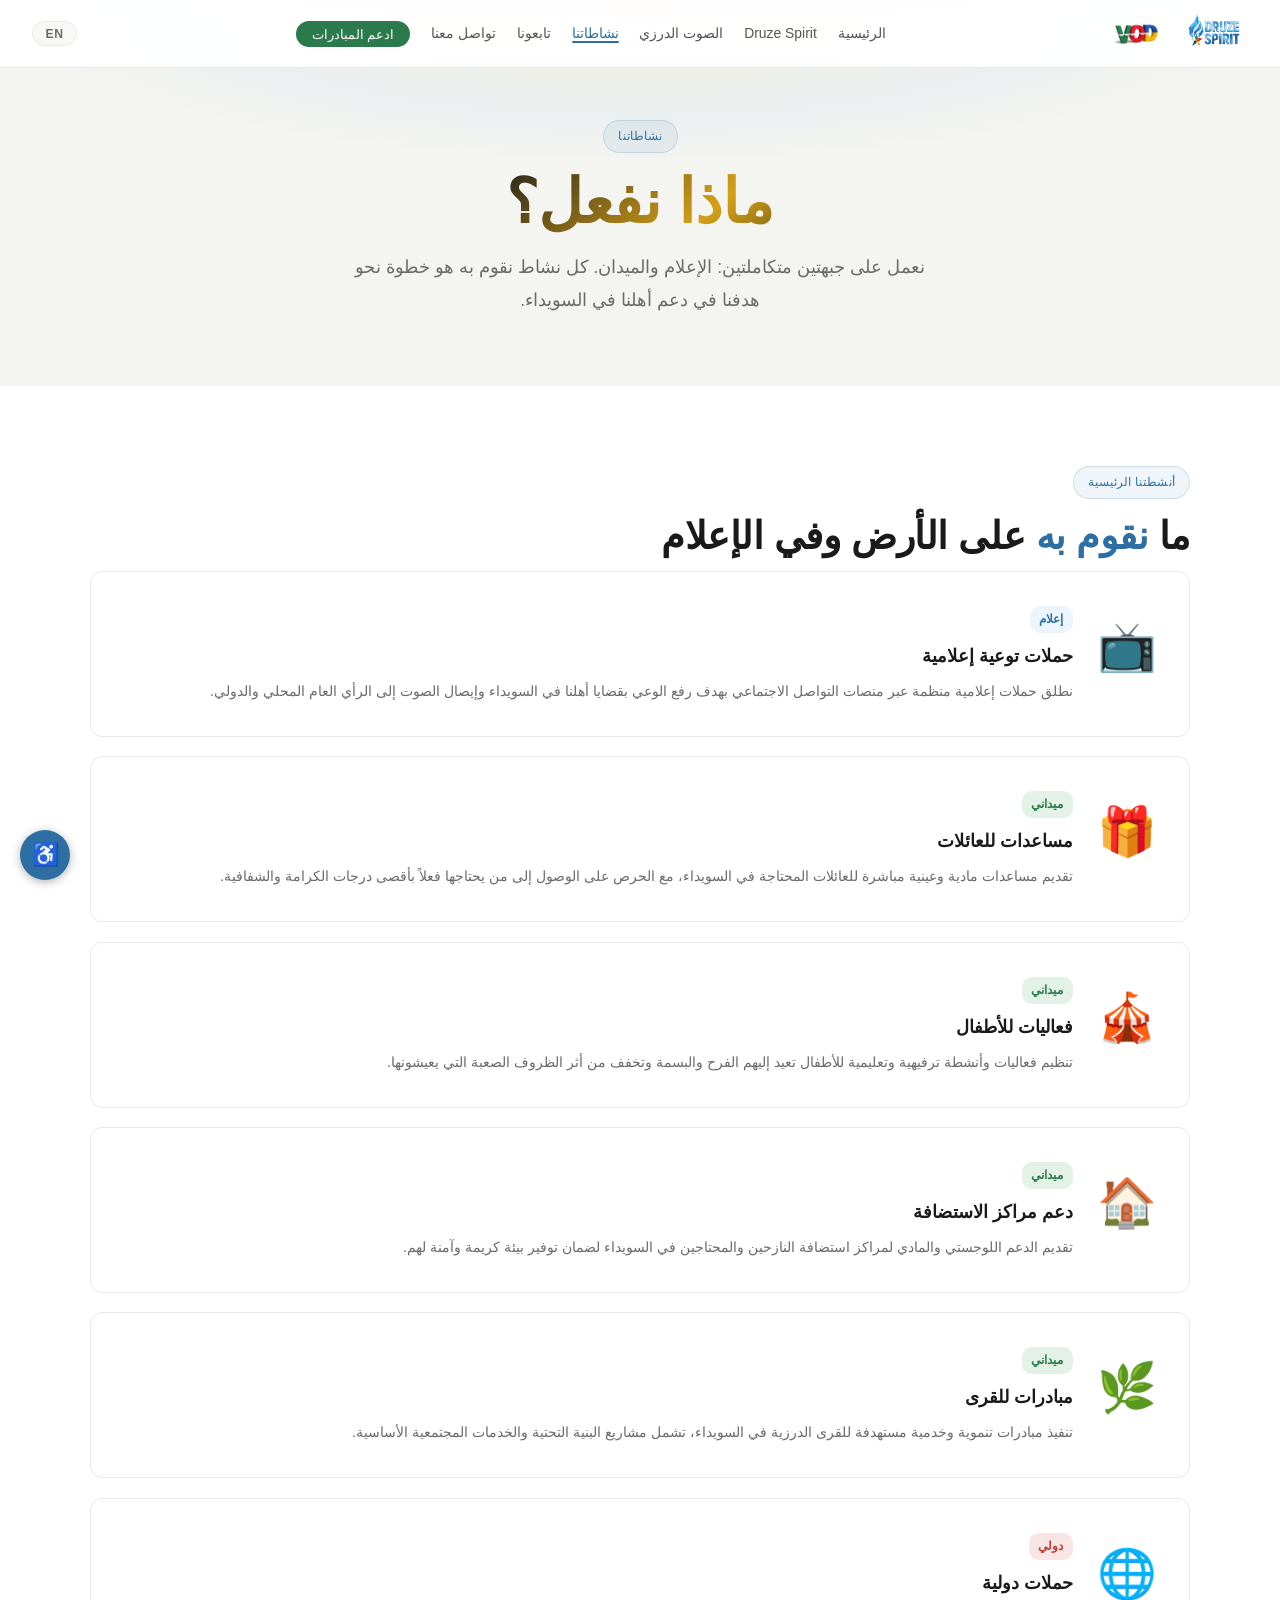
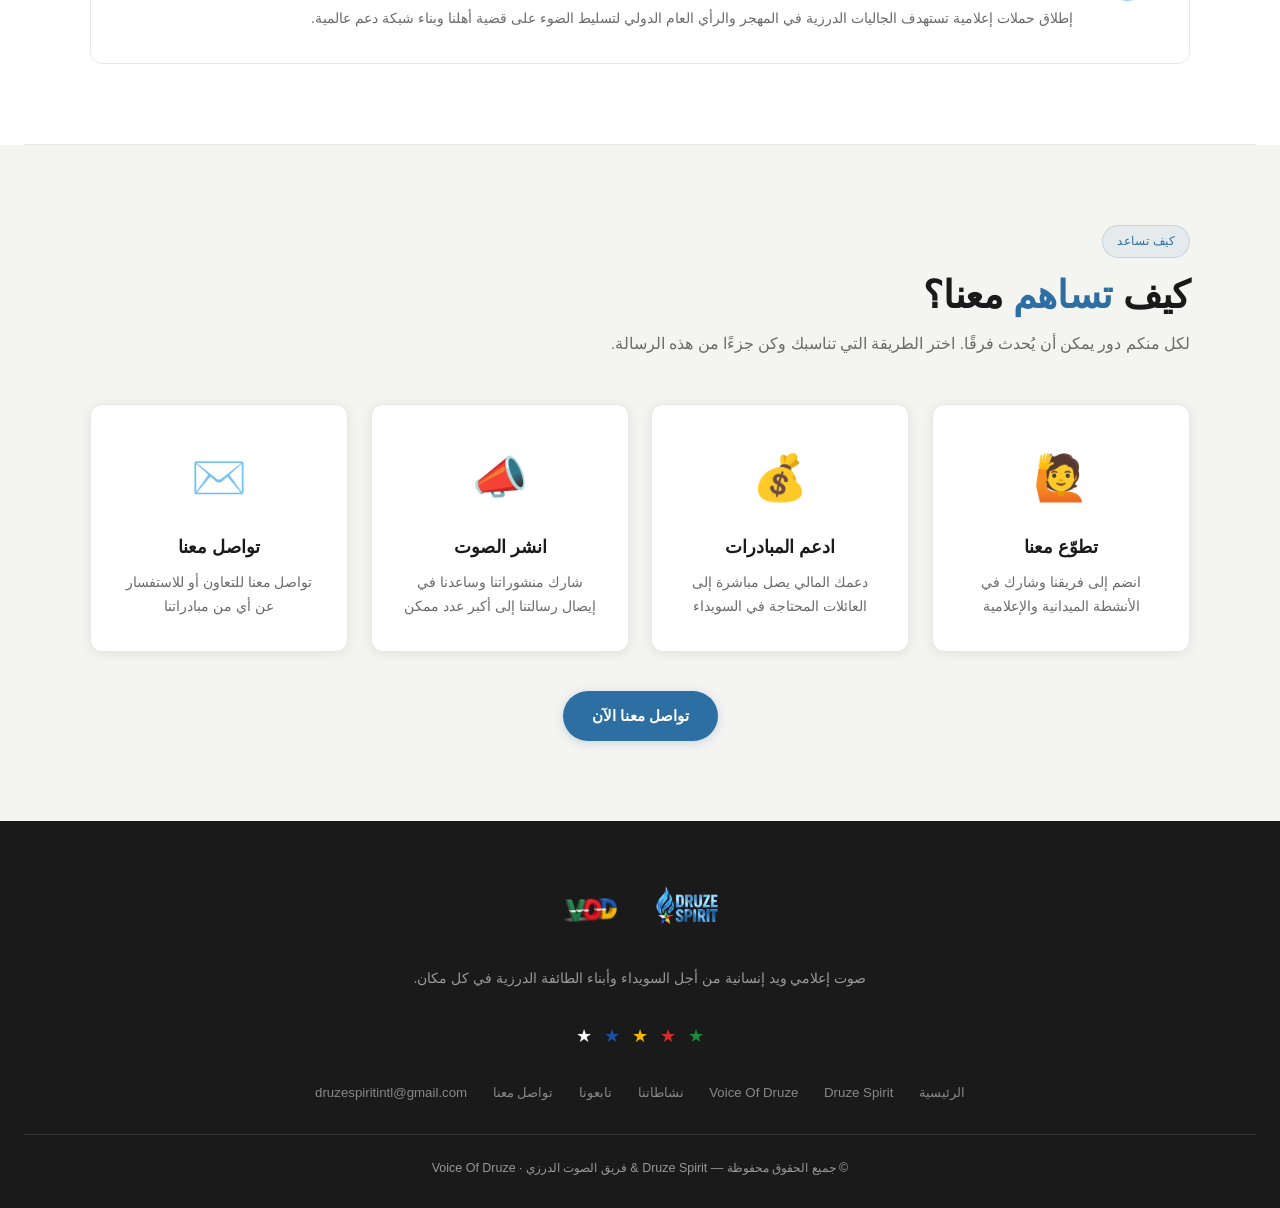
==== activities.html @ 0d37baf0 "Typography overhaul: Cairo + IBM Plex Sans Arabic pairing - Replace single Tajawal font with Cairo (" ====
<!DOCTYPE html>
<html lang="ar" dir="rtl">
<head>
<!-- Security Meta Tags -->
<meta http-equiv="Content-Security-Policy" content="default-src 'self'; script-src 'self' 'unsafe-inline' https://www.googletagmanager.com https://www.google-analytics.com; style-src 'self' 'unsafe-inline' https://fonts.googleapis.com; font-src 'self' https://fonts.gstatic.com; img-src 'self' data: https:; connect-src 'self' https://www.google-analytics.com https://region1.google-analytics.com https://formspree.io; form-action 'self' https://formspree.io; base-uri 'self'; object-src 'none'; frame-src 'none'">
<meta http-equiv="X-Content-Type-Options" content="nosniff">
<meta http-equiv="X-Frame-Options" content="DENY">
<meta http-equiv="Permissions-Policy" content="camera=(), microphone=(), geolocation=()">
<meta name="referrer" content="strict-origin-when-cross-origin">
<!-- Google tag (gtag.js) -->
<script async src="https://www.googletagmanager.com/gtag/js?id=G-NYTTGCMX9L"></script>
<script>
  window.dataLayer = window.dataLayer || [];
  function gtag(){dataLayer.push(arguments);}
  gtag('js', new Date());
  gtag('config', 'G-NYTTGCMX9L');
</script>
<meta charset="UTF-8">
<meta name="viewport" content="width=device-width, initial-scale=1.0">
<title>نشاطاتنا | Druze Spirit & Voice of Druze</title>
<link rel="preconnect" href="https://fonts.googleapis.com">
<link rel="preconnect" href="https://fonts.gstatic.com" crossorigin>
<link rel="stylesheet" href="https://fonts.googleapis.com/css2?family=Cairo:wght@600;700;800;900&family=IBM+Plex+Sans+Arabic:wght@400;500;600;700&display=swap">
<link rel="stylesheet" href="style.css">
<style>
.page-hero.act-hero { background: var(--bg3); }
.page-hero.act-hero .bg-glow { background: radial-gradient(ellipse 70% 60% at 50% 0%, rgba(245,184,0,.08) 0, rgba(90,171,220,.06) 50%, transparent 70%); }
.page-title.act { background: linear-gradient(140deg, var(--text) 25%, var(--vod-yellow) 60%, var(--text) 90%); -webkit-background-clip: text; -webkit-text-fill-color: transparent; background-clip: text; }
.act-full-card { background: #ffffff; border: 1px solid var(--border); border-radius: var(--r); padding: 2rem; display: flex; gap: 1.5rem; align-items: flex-start; transition: transform 200ms cubic-bezier(0.23,1,0.32,1), box-shadow 200ms cubic-bezier(0.23,1,0.32,1), border-color 200ms cubic-bezier(0.23,1,0.32,1), background 200ms cubic-bezier(0.23,1,0.32,1); }
.act-full-card:hover { transform: translateY(-4px); background: rgba(45,111,163,.03); border-color: rgba(90,171,220,.18); }
.act-full-icon { font-size: 3rem; flex-shrink: 0; }
.act-full-title { font-size: 1.1rem; font-weight: 800; margin-bottom: .4rem; }
.act-full-desc { font-size: .9rem; color: var(--muted); line-height: 1.75; }
.act-tag { display: inline-block; font-size: .72rem; font-weight: 700; padding: .2rem .6rem; border-radius: 10px; margin-bottom: .5rem; }
.act-tag.media { background: rgba(90,171,220,.12); color: var(--ds-blue); }
.act-tag.field { background: rgba(27,138,60,.12); color: var(--vod-green); }
.act-tag.intl  { background: rgba(212,43,43,.12);  color: var(--vod-red); }
</style>
</head>
<body>
<a href="#main-content" class="skip-link">تخطى إلى المحتوى الرئيسي</a>

<!-- NAV -->
<nav role="navigation" aria-label="التنقل الرئيسي">
  <a href="index.html" class="nav-logo"><img src="logo_druze_spirit.png" alt="Druze Spirit" class="nav-logo-img" loading="eager" decoding="async"><img src="logo_voice_of_druze.png" alt="Voice of Druze" class="nav-logo-img" loading="eager" decoding="async"></a>
  <ul class="nav-links">
    <li><a href="index.html" data-ar="الرئيسية" data-en="Home">الرئيسية</a></li>
    <li><a href="druze-spirit.html">Druze Spirit</a></li>
    <li><a href="voice-of-druze.html" data-ar="الصوت الدرزي" data-en="Druze Voice">الصوت الدرزي</a></li>
    <li><a href="activities.html" class="active" data-ar="نشاطاتنا" data-en="Our Activities" aria-current="page">نشاطاتنا</a></li>
    <li><a href="follow-us.html" data-ar="تابعونا" data-en="Follow Us">تابعونا</a></li>
    <li><a href="contact.html" data-ar="تواصل معنا" data-en="Contact Us">تواصل معنا</a></li>
    <li><a href="contact.html" class="cta" data-ar="ادعم المبادرات" data-en="Support Our Mission">ادعم المبادرات</a></li>
  </ul>
  <div class="nav-right">
    <button id="lang-toggle" aria-label="Switch language">EN</button>
    <button class="hamburger" id="ham" aria-label="القائمة" aria-expanded="false" aria-controls="mob"><span></span><span></span><span></span></button>
  </div>
</nav>
<div class="mobile-menu" id="mob" role="navigation" aria-label="القائمة المتنقلة" aria-hidden="true">
  <a href="index.html" data-ar="الرئيسية" data-en="Home">الرئيسية</a>
  <a href="druze-spirit.html">Druze Spirit</a>
  <a href="voice-of-druze.html" data-ar="فريق الصوت الدرزي" data-en="Voice of Druze Team">فريق الصوت الدرزي</a>
  <a href="activities.html" class="active" data-ar="نشاطاتنا" data-en="Our Activities" aria-current="page">نشاطاتنا</a>
  <a href="follow-us.html" data-ar="تابعونا" data-en="Follow Us">تابعونا</a>
  <a href="contact.html" data-ar="تواصل معنا" data-en="Contact Us">تواصل معنا</a>
  <a href="contact.html" data-ar="ادعم المبادرات" data-en="Support Our Mission">ادعم المبادرات</a>
</div>

<main id="main-content" tabindex="-1">

<!-- PAGE HERO -->
<div class="page-hero act-hero">
  <div class="bg-glow"></div>
  <div class="page-hero-content">
    <div class="tag stag" style="margin:0 auto .9rem" data-ar="نشاطاتنا" data-en="Our Activities">نشاطاتنا</div>
    <h1 class="page-title act stag d1" data-ar="ماذا نفعل؟" data-en="What Do We Do?">ماذا نفعل؟</h1>
    <p class="page-subtitle stag d2" data-ar="نعمل على جبهتين متكاملتين: الإعلام والميدان. كل نشاط نقوم به هو خطوة نحو هدفنا في دعم أهلنا في السويداء." data-en="We work on two complementary fronts: media and the field. Every activity is a step toward our goal of supporting our people in Sweida.">نعمل على جبهتين متكاملتين: الإعلام والميدان. كل نشاط نقوم به هو خطوة نحو هدفنا في دعم أهلنا في السويداء.</p>
  </div>
</div>

<!-- ACTIVITIES -->
<section style="background:var(--bg)">
  <div class="container">
    <div class="tag stag" data-ar="أنشطتنا الرئيسية" data-en="Our Main Activities">أنشطتنا الرئيسية</div>
    <h2 class="section-title stag d1" data-ar="ما &lt;span&gt;نقوم به&lt;/span&gt; على الأرض وفي الإعلام" data-en="What &lt;span&gt;We Do&lt;/span&gt; on the Ground and in Media">ما <span>نقوم به</span> على الأرض وفي الإعلام</h2>
    <div style="display:flex;flex-direction:column;gap:1.2rem">

      <div class="act-full-card stag d1">
        <span class="act-full-icon">📺</span>
        <div>
          <div class="act-tag media" data-ar="إعلام" data-en="Media">إعلام</div>
          <div class="act-full-title" data-ar="حملات توعية إعلامية" data-en="Media Awareness Campaigns">حملات توعية إعلامية</div>
          <p class="act-full-desc" data-ar="نطلق حملات إعلامية منظمة عبر منصات التواصل الاجتماعي بهدف رفع الوعي بقضايا أهلنا في السويداء وإيصال الصوت إلى الرأي العام المحلي والدولي." data-en="We launch organized media campaigns across social media platforms to raise awareness about our people's issues in Sweida and reach local and international public opinion.">نطلق حملات إعلامية منظمة عبر منصات التواصل الاجتماعي بهدف رفع الوعي بقضايا أهلنا في السويداء وإيصال الصوت إلى الرأي العام المحلي والدولي.</p>
        </div>
      </div>

      <div class="act-full-card stag d2">
        <span class="act-full-icon">🎁</span>
        <div>
          <div class="act-tag field" data-ar="ميداني" data-en="Field">ميداني</div>
          <div class="act-full-title" data-ar="مساعدات للعائلات" data-en="Family Aid">مساعدات للعائلات</div>
          <p class="act-full-desc" data-ar="تقديم مساعدات مادية وعينية مباشرة للعائلات المحتاجة في السويداء، مع الحرص على الوصول إلى من يحتاجها فعلاً بأقصى درجات الكرامة والشفافية." data-en="Providing direct material and in-kind assistance to families in need in Sweida, ensuring aid reaches those who truly need it with the utmost dignity and transparency.">تقديم مساعدات مادية وعينية مباشرة للعائلات المحتاجة في السويداء، مع الحرص على الوصول إلى من يحتاجها فعلاً بأقصى درجات الكرامة والشفافية.</p>
        </div>
      </div>

      <div class="act-full-card stag d3">
        <span class="act-full-icon">🎪</span>
        <div>
          <div class="act-tag field" data-ar="ميداني" data-en="Field">ميداني</div>
          <div class="act-full-title" data-ar="فعاليات للأطفال" data-en="Children's Events">فعاليات للأطفال</div>
          <p class="act-full-desc" data-ar="تنظيم فعاليات وأنشطة ترفيهية وتعليمية للأطفال تعيد إليهم الفرح والبسمة وتخفف من أثر الظروف الصعبة التي يعيشونها." data-en="Organizing recreational and educational events for children to restore their joy and smiles, and alleviate the impact of the difficult circumstances they live in.">تنظيم فعاليات وأنشطة ترفيهية وتعليمية للأطفال تعيد إليهم الفرح والبسمة وتخفف من أثر الظروف الصعبة التي يعيشونها.</p>
        </div>
      </div>

      <div class="act-full-card stag d1">
        <span class="act-full-icon">🏠</span>
        <div>
          <div class="act-tag field" data-ar="ميداني" data-en="Field">ميداني</div>
          <div class="act-full-title" data-ar="دعم مراكز الاستضافة" data-en="Support for Shelter Centers">دعم مراكز الاستضافة</div>
          <p class="act-full-desc" data-ar="تقديم الدعم اللوجستي والمادي لمراكز استضافة النازحين والمحتاجين في السويداء لضمان توفير بيئة كريمة وآمنة لهم." data-en="Providing logistical and material support to centers hosting displaced and vulnerable people in Sweida to ensure a dignified and safe environment.">تقديم الدعم اللوجستي والمادي لمراكز استضافة النازحين والمحتاجين في السويداء لضمان توفير بيئة كريمة وآمنة لهم.</p>
        </div>
      </div>

      <div class="act-full-card stag d2">
        <span class="act-full-icon">🌿</span>
        <div>
          <div class="act-tag field" data-ar="ميداني" data-en="Field">ميداني</div>
          <div class="act-full-title" data-ar="مبادرات للقرى" data-en="Village Initiatives">مبادرات للقرى</div>
          <p class="act-full-desc" data-ar="تنفيذ مبادرات تنموية وخدمية مستهدفة للقرى الدرزية في السويداء، تشمل مشاريع البنية التحتية والخدمات المجتمعية الأساسية." data-en="Implementing targeted development and service initiatives for Druze villages in Sweida, including infrastructure projects and essential community services.">تنفيذ مبادرات تنموية وخدمية مستهدفة للقرى الدرزية في السويداء، تشمل مشاريع البنية التحتية والخدمات المجتمعية الأساسية.</p>
        </div>
      </div>

      <div class="act-full-card stag d3">
        <span class="act-full-icon">🌐</span>
        <div>
          <div class="act-tag intl" data-ar="دولي" data-en="International">دولي</div>
          <div class="act-full-title" data-ar="حملات دولية" data-en="International Campaigns">حملات دولية</div>
          <p class="act-full-desc" data-ar="إطلاق حملات إعلامية تستهدف الجاليات الدرزية في المهجر والرأي العام الدولي لتسليط الضوء على قضية أهلنا وبناء شبكة دعم عالمية." data-en="Launching media campaigns targeting Druze diaspora communities and international public opinion to spotlight our people's cause and build a global support network.">إطلاق حملات إعلامية تستهدف الجاليات الدرزية في المهجر والرأي العام الدولي لتسليط الضوء على قضية أهلنا وبناء شبكة دعم عالمية.</p>
        </div>
      </div>

    </div>
  </div>
</section>

<div class="divider"></div>

<!-- HOW TO HELP -->
<section style="background:var(--bg3)">
  <div class="container">
    <div class="tag stag" data-ar="كيف تساعد" data-en="How to Help">كيف تساعد</div>
    <h2 class="section-title stag d1" data-ar="كيف &lt;span&gt;تساهم&lt;/span&gt; معنا؟" data-en="How Can You &lt;span&gt;Contribute&lt;/span&gt;?">كيف <span>تساهم</span> معنا؟</h2>
    <p class="section-desc stag d2" data-ar="لكل منكم دور يمكن أن يُحدث فرقًا. اختر الطريقة التي تناسبك وكن جزءًا من هذه الرسالة." data-en="Each of you has a role that can make a difference. Choose the way that suits you and be part of this mission.">لكل منكم دور يمكن أن يُحدث فرقًا. اختر الطريقة التي تناسبك وكن جزءًا من هذه الرسالة.</p>
    <div class="grid4">
      <div class="help-card stag d1">
        <span class="help-icon">🙋</span>
        <div class="help-title" data-ar="تطوّع معنا" data-en="Volunteer with Us">تطوّع معنا</div>
        <div class="help-desc" data-ar="انضم إلى فريقنا وشارك في الأنشطة الميدانية والإعلامية" data-en="Join our team and participate in field and media activities">انضم إلى فريقنا وشارك في الأنشطة الميدانية والإعلامية</div>
      </div>
      <div class="help-card stag d2">
        <span class="help-icon">💰</span>
        <div class="help-title" data-ar="ادعم المبادرات" data-en="Support the Initiatives">ادعم المبادرات</div>
        <div class="help-desc" data-ar="دعمك المالي يصل مباشرة إلى العائلات المحتاجة في السويداء" data-en="Your financial support reaches families in need in Sweida directly">دعمك المالي يصل مباشرة إلى العائلات المحتاجة في السويداء</div>
      </div>
      <div class="help-card stag d3">
        <span class="help-icon">📣</span>
        <div class="help-title" data-ar="انشر الصوت" data-en="Spread the Word">انشر الصوت</div>
        <div class="help-desc" data-ar="شارك منشوراتنا وساعدنا في إيصال رسالتنا إلى أكبر عدد ممكن" data-en="Share our posts and help us deliver our message to as many people as possible">شارك منشوراتنا وساعدنا في إيصال رسالتنا إلى أكبر عدد ممكن</div>
      </div>
      <div class="help-card stag d4">
        <span class="help-icon">✉️</span>
        <div class="help-title" data-ar="تواصل معنا" data-en="Contact Us">تواصل معنا</div>
        <div class="help-desc" data-ar="تواصل معنا للتعاون أو للاستفسار عن أي من مبادراتنا" data-en="Reach out for collaboration or to inquire about any of our initiatives">تواصل معنا للتعاون أو للاستفسار عن أي من مبادراتنا</div>
      </div>
    </div>
    <div style="text-align:center;margin-top:2.5rem" class="stag">
      <a href="contact.html" class="btn btn-p" data-ar="تواصل معنا الآن" data-en="Contact Us Now">تواصل معنا الآن</a>
    </div>
  </div>
</section>

</main>

<!-- FOOTER -->
<footer role="contentinfo">
  <a href="index.html" class="ft-logo"><img src="logo_druze_spirit.png" alt="Druze Spirit" class="ft-logo-img" loading="lazy" decoding="async"><img src="logo_voice_of_druze.png" alt="Voice of Druze" class="ft-logo-img" loading="lazy" decoding="async"></a>
  <p class="ft-desc" data-ar="صوت إعلامي ويد إنسانية من أجل السويداء وأبناء الطائفة الدرزية في كل مكان." data-en="A media voice and humanitarian hand for Sweida and the Druze community everywhere.">صوت إعلامي ويد إنسانية من أجل السويداء وأبناء الطائفة الدرزية في كل مكان.</p>
  <div class="ft-stars" aria-hidden="true"><span style="color:#1B8A3C">★</span><span style="color:#D42B2B">★</span><span style="color:#F5B800">★</span><span style="color:#1B4FA0">★</span><span style="color:#fff">★</span></div>
  <div class="ft-links">
    <a href="index.html" data-ar="الرئيسية" data-en="Home">الرئيسية</a>
    <a href="druze-spirit.html">Druze Spirit</a>
    <a href="voice-of-druze.html">Voice Of Druze</a>
    <a href="activities.html" data-ar="نشاطاتنا" data-en="Our Activities">نشاطاتنا</a>
    <a href="follow-us.html" data-ar="تابعونا" data-en="Follow Us">تابعونا</a>
    <a href="contact.html" data-ar="تواصل معنا" data-en="Contact Us">تواصل معنا</a>
    <a href="mailto:druzespiritintl@gmail.com">druzespiritintl@gmail.com</a>
  </div>
  <div class="ft-copy" data-ar="© جميع الحقوق محفوظة — Druze Spirit &amp;amp; فريق الصوت الدرزي · Voice Of Druze" data-en="© All rights reserved — Druze Spirit &amp;amp; Voice Of Druze">© جميع الحقوق محفوظة — Druze Spirit &amp; فريق الصوت الدرزي · Voice Of Druze</div>
</footer>

<script src="shared.js"></script>
<script>
const ham = document.getElementById('ham'), mob = document.getElementById('mob');
ham.addEventListener('click', () => {
  const open = ham.classList.toggle('open');
  mob.classList.toggle('open', open);
  ham.setAttribute('aria-expanded', open);
  mob.setAttribute('aria-hidden', !open);
});
document.addEventListener('click', e => { if (!ham.contains(e.target) && !mob.contains(e.target) && e.target.id !== 'lang-toggle') { ham.classList.remove('open'); mob.classList.remove('open'); ham.setAttribute('aria-expanded','false'); mob.setAttribute('aria-hidden','true'); } });
const navEl = document.querySelector('nav');
window.addEventListener('scroll', () => { navEl.classList.toggle('scrolled', window.scrollY > 20); }, { passive: true });
const io = new IntersectionObserver(entries => {
  entries.forEach(e => { if (e.isIntersecting) { e.target.classList.add('vis'); io.unobserve(e.target); } });
}, { threshold: 0.1, rootMargin: '0px 0px -48px 0px' });
document.querySelectorAll('.stag').forEach(el => io.observe(el));
</script>

<button id="accessibility-btn" onclick="document.getElementById('accessibility-menu').style.display = document.getElementById('accessibility-menu').style.display === 'none' ? 'block' : 'none'" aria-label="إعدادات الوصول" style="position:fixed;bottom:20px;left:20px;width:50px;height:50px;border-radius:50%;background:#2d6fa3;color:white;font-size:22px;border:none;cursor:pointer;z-index:9999;box-shadow:0 2px 10px rgba(0,0,0,0.3)">♿</button>

<div id="accessibility-menu" style="display:none;position:fixed;bottom:80px;left:20px;background:white;border:1px solid #ddd;border-radius:10px;padding:15px;z-index:9999;box-shadow:0 2px 20px rgba(0,0,0,0.2);min-width:210px;direction:rtl;font-family:var(--font-body)">
  <button style="display:block;width:100%;text-align:right;margin-bottom:8px;padding:6px 10px;border:none;background:none;cursor:pointer;font-size:14px" onclick="document.documentElement.style.fontSize='120%'">تكبير الخط — A+</button>
  <button style="display:block;width:100%;text-align:right;margin-bottom:8px;padding:6px 10px;border:none;background:none;cursor:pointer;font-size:14px" onclick="document.documentElement.style.fontSize='80%'">تصغير الخط — A-</button>
  <button style="display:block;width:100%;text-align:right;margin-bottom:8px;padding:6px 10px;border:none;background:none;cursor:pointer;font-size:14px" onclick="document.body.style.filter='contrast(2) grayscale(1)'">تباين عالٍ — ◑</button>
  <button style="display:block;width:100%;text-align:right;margin-bottom:8px;padding:6px 10px;border:none;background:none;cursor:pointer;font-size:14px" onclick="(function(){var els=document.querySelectorAll('a');var on=els[0]&&els[0].style.outline;els.forEach(function(a){a.style.outline=on?'':'2px dashed';a.style.textDecoration=on?'':'underline';})})()">إبراز الروابط — 🔗</button>
  <button style="display:block;width:100%;text-align:right;margin-bottom:8px;padding:6px 10px;border:none;background:none;cursor:pointer;font-size:14px" onclick="(function(){var s=document.getElementById('a11y-s');if(s){s.parentNode.removeChild(s);}else{s=document.createElement('style');s.id='a11y-s';s.textContent='*,*::before,*::after{animation-duration:.001ms!important;transition-duration:.001ms!important}';document.head.appendChild(s);}})()">إيقاف الحركة — ⏸</button>
  <hr style="border:none;border-top:1px solid #eee;margin:8px 0">
  <button style="display:block;width:100%;text-align:right;padding:6px 10px;border:none;background:none;cursor:pointer;font-size:14px;color:#c0392b" onclick="document.documentElement.style.fontSize='';document.body.style.filter='';document.querySelectorAll('a').forEach(function(a){a.style.outline='';a.style.textDecoration=''});var s=document.getElementById('a11y-s');if(s)s.parentNode.removeChild(s);">إعادة الضبط — ↺</button>
</div>
</body>
</html>
---- style.css ----
/* Fonts loaded via <link> + preconnect in each page <head>:
   Cairo (headings) + IBM Plex Sans Arabic (body) */

/* ══════════════════════════════════════════════════
   DESIGN TOKENS — Light European Humanitarian Theme
   ══════════════════════════════════════════════════ */
:root {
  /* Colors */
  --bg:  #ffffff;
  --bg2: #f8f8f6;
  --bg3: #f4f4f1;
  --ds-blue:   #2d6fa3;
  --ds-dark:   #1e5a8a;
  --ds-glow:   rgba(45,111,163,0.12);
  --vod-green: #2a7a4b;
  --vod-red:   #c0392b;
  --vod-blue:  #1b4fa0;
  --vod-yellow:#d4a017;
  --text:      #1a1a1a;
  --muted:     #6b6b6b;
  --glass:     rgba(255,255,255,0.9);
  --glass-strong: #ffffff;
  --border:       #e8e8e8;
  --border-hover: rgba(45,111,163,0.25);
  --hover:        rgba(45,111,163,0.04);
  --r:    12px;
  --r-sm:  8px;

  /* ── Typography ─────────────────────────────────
     Pairing: Cairo (headings) + IBM Plex Sans Arabic (body)
     Scale: Major-Third (1.25) modular scale            */
  --font-head: 'Cairo', sans-serif;
  --font-body: 'IBM Plex Sans Arabic', sans-serif;

  --fs-2xs:  0.64rem;   /* micro tags / badges        */
  --fs-xs:   0.8rem;    /* captions / small labels    */
  --fs-sm:   0.875rem;  /* secondary / dense text     */
  --fs-base: 1rem;      /* body                       */
  --fs-lg:   1.25rem;   /* lead / sub-heading         */
  --fs-xl:   1.563rem;  /* h4 / card title large      */
  --fs-2xl:  1.953rem;  /* h3 / section title         */
  --fs-3xl:  2.441rem;  /* h2                         */

  --lh-tight:   1.15;   /* hero / display             */
  --lh-heading: 1.25;   /* headings                   */
  --lh-snug:    1.4;    /* sub-heads / tight labels   */
  --lh-body:    1.8;    /* Arabic body (generous)     */
  --lh-relaxed: 1.85;   /* long-form paragraphs       */

  /* Shadows */
  --shadow-sm: 0 1px 4px rgba(0,0,0,0.06);
  --shadow:    0 2px 12px rgba(0,0,0,0.08);
  --shadow-md: 0 4px 20px rgba(0,0,0,0.10);
  --shadow-lg: 0 8px 32px rgba(0,0,0,0.12);

  /* Easing */
  --ease-out:    cubic-bezier(0.23, 1, 0.32, 1);
  --ease-in-out: cubic-bezier(0.77, 0, 0.175, 1);
  --ease-drawer: cubic-bezier(0.32, 0.72, 0, 1);
  --ease-bounce: cubic-bezier(0.34, 1.56, 0.64, 1);

  /* Durations */
  --dur-fast:  120ms;
  --dur-base:  200ms;
  --dur-slow:  280ms;
  --dur-enter: 500ms;
}

/* ══════════════════════════════════════════════════
   RESET & BASE
   ══════════════════════════════════════════════════ */
*, *::before, *::after { margin: 0; padding: 0; box-sizing: border-box; }
html { scroll-behavior: smooth; }
body {
  font-family: var(--font-body);
  background: var(--bg);
  color: var(--text);
  direction: rtl;
  text-align: right;
  line-height: var(--lh-body);
  overflow-x: hidden;
  -webkit-font-smoothing: antialiased;
  -moz-osx-font-smoothing: grayscale;
}
::-webkit-scrollbar { width: 5px; }
::-webkit-scrollbar-track { background: var(--bg2); }
::-webkit-scrollbar-thumb { background: #c5c5c5; border-radius: 3px; }

/* ── Headings use the display font (Cairo) ──────────
   Covers global classes here + per-page <style> classes */
h1, h2, h3, h4, h5, h6,
.page-title, .hero-title, .hero-sub, .section-title, .stat-number, .stat-val,
.ft-logo, .brand-name, .arm-title, .feat-title, .vod-ct, .act-title,
.help-title, .tr-title, .soc-brand, .slb-title, .pillar-title, .pillar-num,
.val-title, .act-full-title, .msg-type-label, .f-success-title {
  font-family: var(--font-head);
}

/* ══════════════════════════════════════════════════
   NAV
   ══════════════════════════════════════════════════ */
nav {
  position: fixed;
  top: 0;
  inset-inline: 0;
  z-index: 1000;
  background: rgba(255,255,255,0.94);
  backdrop-filter: blur(20px) saturate(1.2);
  -webkit-backdrop-filter: blur(20px) saturate(1.2);
  border-bottom: 1px solid var(--border);
  height: 68px;
  display: flex;
  align-items: center;
  justify-content: space-between;
  padding: 0 2rem;
  transition: background var(--dur-base) var(--ease-out),
              box-shadow var(--dur-base) var(--ease-out);
}
nav.scrolled {
  background: rgba(255,255,255,0.98);
  box-shadow: 0 2px 16px rgba(0,0,0,0.08);
}

.social-btn {
  display: inline-flex;
  align-items: center;
  justify-content: center;
  gap: 8px;
  padding: 10px 20px;
  border-radius: 50px;
  font-weight: 600;
  font-size: 0.9rem;
  text-decoration: none;
  transition: transform 0.2s, box-shadow 0.2s;
}
.social-btn:hover { transform: translateY(-2px); box-shadow: 0 6px 20px rgba(0,0,0,0.15); }
.ig-btn { background: linear-gradient(45deg, #f09433, #e6683c, #dc2743, #cc2366, #bc1888); color: white; }
.fb-btn { background: #1877F2; color: white; }
.social-btns-row { display: flex; flex-wrap: wrap; gap: .6rem; }

.nav-logo-img {
  height: 68px;
  width: auto;
  border-radius: 8px;
  display: block;
}
.ft-logo-img {
  height: 82px;
  width: auto;
  border-radius: 8px;
  display: block;
}
.ft-logo {
  display: flex !important;
  align-items: center;
  justify-content: center;
  gap: .75rem;
}
.page-hero-logo {
  height: 90px;
  width: auto;
  border-radius: 8px;
  display: block;
  margin: 0 auto 1.2rem;
}
.nav-logo {
  display: flex;
  align-items: center;
  gap: .5rem;
  font-weight: 800;
  font-size: 1rem;
  white-space: nowrap;
  text-decoration: none;
  transition: opacity var(--dur-fast) var(--ease-out);
}
.nav-logo:active { opacity: 0.7; }
.nav-logo .ds  { color: var(--ds-blue); }
.nav-logo .vod { color: var(--vod-green); }
.nav-logo .sep { color: #aaa; }

.nav-links { display: flex; align-items: center; gap: 1.3rem; list-style: none; }
.nav-links a {
  color: #555;
  text-decoration: none;
  font-size: .87rem;
  font-weight: 500;
  white-space: nowrap;
  position: relative;
  transition: color var(--dur-fast) var(--ease-out);
}
.nav-links a::after {
  content: '';
  position: absolute;
  bottom: -2px;
  left: 0; right: 0;
  height: 2px;
  background: var(--ds-blue);
  border-radius: 1px;
  transform: scaleX(0);
  transform-origin: center;
  transition: transform var(--dur-base) var(--ease-out);
}
.nav-links a:hover { color: var(--ds-blue); }
.nav-links a.active { color: var(--ds-blue); }
.nav-links a:hover::after,
.nav-links a.active::after { transform: scaleX(1); }
.nav-links .cta::after { display: none; }

.nav-links .cta {
  background: var(--vod-green);
  color: #fff !important;
  padding: .35rem 1rem;
  border-radius: 20px;
  font-size: .82rem;
  transition: box-shadow var(--dur-base) var(--ease-out),
              transform var(--dur-fast) var(--ease-out),
              background var(--dur-base) var(--ease-out);
}
@media (hover: hover) and (pointer: fine) {
  .nav-links .cta:hover {
    background: #1e5c38;
    box-shadow: 0 4px 14px rgba(42,122,75,0.28);
    transform: translateY(-1px);
  }
}
.nav-links .cta:active { transform: scale(0.96); }

/* Hamburger */
.hamburger {
  display: none;
  flex-direction: column;
  gap: 5px;
  cursor: pointer;
  background: none;
  border: none;
  padding: 6px;
}
.hamburger span {
  display: block;
  width: 24px;
  height: 2px;
  background: var(--text);
  border-radius: 1px;
  transform-origin: center;
  transition: transform var(--dur-base) var(--ease-out),
              opacity var(--dur-fast) var(--ease-out);
}
.hamburger.open span:nth-child(1) { transform: translateY(7px) rotate(45deg); }
.hamburger.open span:nth-child(2) { opacity: 0; transform: scaleX(0); }
.hamburger.open span:nth-child(3) { transform: translateY(-7px) rotate(-45deg); }

.mobile-menu {
  display: none;
  position: fixed;
  top: 68px;
  inset-inline: 0;
  z-index: 999;
  background: #ffffff;
  border-bottom: 1px solid var(--border);
  box-shadow: 0 8px 24px rgba(0,0,0,0.08);
  padding: 1.2rem 1.5rem;
  flex-direction: column;
  transform: translateY(-8px);
  opacity: 0;
  transition: transform var(--dur-slow) var(--ease-out),
              opacity var(--dur-base) var(--ease-out);
  pointer-events: none;
}
.mobile-menu.open {
  display: flex;
  transform: translateY(0);
  opacity: 1;
  pointer-events: auto;
}
.mobile-menu a {
  color: var(--text);
  text-decoration: none;
  font-size: .98rem;
  font-weight: 500;
  padding: .8rem 0;
  border-bottom: 1px solid var(--border);
  transition: color var(--dur-fast) var(--ease-out),
              padding-right var(--dur-base) var(--ease-out);
}
.mobile-menu a:last-child { border-bottom: none; }
.mobile-menu a:hover,
.mobile-menu a.active { color: var(--ds-blue); padding-right: .3rem; }

@media (max-width: 900px) {
  .nav-links { display: none; }
  .hamburger { display: flex; }
}

/* ══════════════════════════════════════════════════
   PAGE HERO (inner pages)
   ══════════════════════════════════════════════════ */
.page-hero {
  padding: 120px 1.5rem 70px;
  text-align: center;
  position: relative;
  overflow: hidden;
}
.page-hero .bg-glow { position: absolute; inset: 0; pointer-events: none; }
.page-hero-content { position: relative; z-index: 1; max-width: 720px; margin: 0 auto; }
.page-title {
  font-size: clamp(2.2rem, 5vw, 3.8rem);
  font-weight: 900;
  line-height: var(--lh-tight);
  margin-bottom: .8rem;
  color: var(--text);
}
.page-subtitle {
  font-size: clamp(.9rem, 2vw, 1.1rem);
  color: var(--muted);
  line-height: 1.85;
  max-width: 580px;
  margin: 0 auto;
}

/* ══════════════════════════════════════════════════
   HERO (index.html)
   ══════════════════════════════════════════════════ */
#hero {
  min-height: 100vh;
  display: flex;
  align-items: center;
  justify-content: center;
  position: relative;
  overflow: hidden;
  padding: 130px 1.5rem 80px;
  text-align: center;
  background: linear-gradient(160deg, #ffffff 0%, #edf4fa 55%, #eef6f1 100%);
}
.hero-bg {
  position: absolute;
  inset: 0;
  background:
    radial-gradient(ellipse 55% 45% at 20% 25%, rgba(45,111,163,0.07) 0, transparent 65%),
    radial-gradient(ellipse 55% 45% at 80% 75%, rgba(42,122,75,0.05) 0, transparent 65%);
}
.floating-stars { position: absolute; inset: 0; pointer-events: none; overflow: hidden; }
.fs {
  position: absolute;
  animation: float var(--d, 6s) var(--ease-in-out) infinite;
  animation-delay: var(--delay, 0s);
  opacity: .10;
  font-size: var(--fs, 1.2rem);
  will-change: transform;
}
@keyframes float {
  0%, 100% { transform: translateY(0) rotate(0deg) scale(1); }
  50%       { transform: translateY(-20px) rotate(6deg) scale(1.05); }
}

.hero-content { position: relative; z-index: 1; max-width: 820px; }

.badge {
  display: inline-flex;
  align-items: center;
  gap: .4rem;
  background: rgba(45,111,163,0.07);
  border: 1px solid rgba(45,111,163,0.2);
  border-radius: 30px;
  padding: .35rem 1.1rem;
  font-size: .82rem;
  color: var(--ds-blue);
  margin-bottom: 1.5rem;
  transition: border-color var(--dur-base) var(--ease-out),
              background var(--dur-base) var(--ease-out);
}
@media (hover: hover) and (pointer: fine) {
  .badge:hover { border-color: rgba(45,111,163,0.35); background: rgba(45,111,163,0.1); }
}

.hero-title {
  font-size: clamp(2.6rem, 7vw, 5rem);
  font-weight: 900;
  line-height: var(--lh-tight);
  margin-bottom: .9rem;
  background: linear-gradient(140deg, var(--text) 20%, var(--ds-blue) 55%, var(--text) 90%);
  -webkit-background-clip: text;
  -webkit-text-fill-color: transparent;
  background-clip: text;
}
.hero-sub {
  font-size: clamp(.95rem, 2.2vw, 1.2rem);
  color: var(--ds-blue);
  font-weight: 700;
  margin-bottom: 1rem;
}
.hero-p {
  font-size: clamp(.88rem, 1.8vw, 1rem);
  color: var(--muted);
  max-width: 660px;
  margin: 0 auto .9rem;
  line-height: 1.85;
}
.hero-p2 {
  font-size: .95rem;
  color: var(--muted);
  max-width: 640px;
  margin: 0 auto 2.5rem;
  line-height: 1.85;
}

.hero-btns { display: flex; gap: 1rem; justify-content: center; flex-wrap: wrap; }
.tagline {
  margin-top: 3rem;
  font-size: .95rem;
  color: var(--muted);
  font-style: italic;
  border-top: 1px solid var(--border);
  padding-top: 1.8rem;
}

/* ══════════════════════════════════════════════════
   BUTTONS
   ══════════════════════════════════════════════════ */
.btn {
  display: inline-block;
  padding: .72rem 1.8rem;
  border-radius: 30px;
  font-family: var(--font-body);
  font-size: .93rem;
  font-weight: 700;
  text-decoration: none;
  cursor: pointer;
  border: none;
  transition: transform var(--dur-fast) var(--ease-out),
              box-shadow var(--dur-base) var(--ease-out),
              background var(--dur-base) var(--ease-out);
  will-change: transform;
}
.btn:active { transform: scale(0.96) !important; }

.btn-p {
  background: var(--ds-blue);
  color: #fff;
  box-shadow: 0 2px 10px rgba(45,111,163,0.22);
}
@media (hover: hover) and (pointer: fine) {
  .btn-p:hover {
    background: var(--ds-dark);
    box-shadow: 0 5px 18px rgba(45,111,163,0.32);
    transform: translateY(-2px);
  }
}

.btn-g {
  background: var(--vod-green);
  color: #fff;
  box-shadow: 0 2px 10px rgba(42,122,75,0.22);
}
@media (hover: hover) and (pointer: fine) {
  .btn-g:hover {
    background: #1e5c38;
    box-shadow: 0 5px 18px rgba(42,122,75,0.32);
    transform: translateY(-2px);
  }
}

.btn-o {
  background: transparent;
  color: var(--text);
  border: 1.5px solid var(--border);
  transition: transform var(--dur-fast) var(--ease-out),
              border-color var(--dur-base) var(--ease-out),
              color var(--dur-fast) var(--ease-out),
              background var(--dur-base) var(--ease-out);
}
@media (hover: hover) and (pointer: fine) {
  .btn-o:hover {
    border-color: var(--ds-blue);
    color: var(--ds-blue);
    background: rgba(45,111,163,0.05);
  }
}

/* ══════════════════════════════════════════════════
   LAYOUT
   ══════════════════════════════════════════════════ */
section { padding: 80px 1.5rem; }
.container { max-width: 1100px; margin: 0 auto; }
.divider {
  height: 1px;
  background: var(--border);
  margin: 0 1.5rem;
}
.glow-line {
  height: 1px;
  background: linear-gradient(90deg, transparent, var(--ds-blue), transparent);
  opacity: .25;
  margin: 2.5rem 0;
}
.glow-line.g { background: linear-gradient(90deg, transparent, var(--vod-green), transparent); }

/* ══════════════════════════════════════════════════
   SCROLL-IN ANIMATIONS
   ══════════════════════════════════════════════════ */
.stag {
  opacity: 0;
  transform: translateY(12px) scale(0.99);
  transition: opacity var(--dur-enter) var(--ease-out),
              transform var(--dur-enter) var(--ease-out);
  will-change: opacity, transform;
}
.stag.vis {
  opacity: 1;
  transform: translateY(0) scale(1);
}
.d1 { transition-delay:  40ms; }
.d2 { transition-delay:  90ms; }
.d3 { transition-delay: 140ms; }
.d4 { transition-delay: 190ms; }
.d5 { transition-delay: 240ms; }
.d6 { transition-delay: 290ms; }

/* ══════════════════════════════════════════════════
   LABELS & TYPOGRAPHY
   ══════════════════════════════════════════════════ */
.tag {
  display: inline-flex;
  align-items: center;
  gap: .35rem;
  background: rgba(45,111,163,0.07);
  border: 1px solid rgba(45,111,163,0.18);
  border-radius: 20px;
  padding: .28rem .9rem;
  font-size: .78rem;
  color: var(--ds-blue);
  margin-bottom: .8rem;
  letter-spacing: .01em;
}
.section-title {
  font-size: clamp(1.7rem, 4vw, 2.4rem);
  font-weight: 800;
  line-height: var(--lh-heading);
  margin-bottom: .7rem;
  color: var(--text);
  letter-spacing: -.01em;
}
.section-title span { color: var(--ds-blue); }
.section-title .g   { color: var(--vod-green); }
.section-desc {
  color: var(--muted);
  font-size: .97rem;
  max-width: 640px;
  margin-bottom: 2.8rem;
  line-height: 1.85;
}

/* Grids */
.grid2 { display: grid; grid-template-columns: repeat(auto-fit, minmax(290px, 1fr)); gap: 1.4rem; }
.grid3 { display: grid; grid-template-columns: repeat(auto-fit, minmax(250px, 1fr)); gap: 1.4rem; }
.grid4 { display: grid; grid-template-columns: repeat(auto-fit, minmax(210px, 1fr)); gap: 1.4rem; }

/* ══════════════════════════════════════════════════
   CARDS — clean white with subtle shadow
   ══════════════════════════════════════════════════ */
.card {
  background: #ffffff;
  border: 1px solid var(--border);
  border-radius: var(--r);
  padding: 1.8rem;
  box-shadow: var(--shadow);
  transition: transform var(--dur-base) var(--ease-out),
              box-shadow var(--dur-base) var(--ease-out),
              border-color var(--dur-base) var(--ease-out);
  will-change: transform;
}
@media (hover: hover) and (pointer: fine) {
  .card:hover {
    transform: translateY(-4px);
    border-color: rgba(45,111,163,0.2);
    box-shadow: var(--shadow-lg);
  }
}

/* ══════════════════════════════════════════════════
   ARM CARDS
   ══════════════════════════════════════════════════ */
.arm-card {
  background: #ffffff;
  border: 1px solid var(--border);
  border-radius: var(--r);
  padding: 2rem;
  position: relative;
  overflow: hidden;
  box-shadow: var(--shadow);
  transition: transform var(--dur-base) var(--ease-out),
              box-shadow var(--dur-base) var(--ease-out);
  will-change: transform;
}
.arm-card::before {
  content: '';
  position: absolute;
  top: 0;
  inset-inline: 0;
  height: 3px;
}
.arm-card.blue::before { background: var(--ds-blue); }
.arm-card.green::before { background: var(--vod-green); }
@media (hover: hover) and (pointer: fine) {
  .arm-card:hover {
    transform: translateY(-5px);
    box-shadow: var(--shadow-lg);
  }
}
.arm-icon  { font-size: 2rem; margin-bottom: .8rem; display: block; }
.arm-title { font-size: 1.2rem; font-weight: 800; margin-bottom: .35rem; }
.arm-sub   { font-size: .82rem; color: var(--muted); margin-bottom: .8rem; }
.arm-desc  { font-size: .93rem; color: var(--muted); line-height: 1.75; }

/* ══════════════════════════════════════════════════
   DRUZE SPIRIT — FEATURE CARDS
   ══════════════════════════════════════════════════ */
.ds-dot {
  width: 10px; height: 10px;
  border-radius: 50%;
  background: var(--ds-blue);
  flex-shrink: 0;
  display: inline-block;
}

.feat-card {
  background: #ffffff;
  border: 1px solid var(--border);
  border-radius: var(--r);
  padding: 1.6rem;
  text-align: center;
  box-shadow: var(--shadow);
  transition: transform var(--dur-base) var(--ease-out),
              box-shadow var(--dur-base) var(--ease-out),
              border-color var(--dur-base) var(--ease-out);
  will-change: transform;
}
@media (hover: hover) and (pointer: fine) {
  .feat-card:hover {
    transform: translateY(-5px);
    border-color: rgba(45,111,163,0.2);
    box-shadow: var(--shadow-lg);
  }
  .feat-card:hover .feat-icon { transform: translateY(-2px) scale(1.08); }
}
.feat-icon {
  font-size: 2.4rem;
  margin-bottom: .7rem;
  display: block;
  transition: transform var(--dur-base) var(--ease-out);
}
.feat-title { font-size: 1rem; font-weight: 700; margin-bottom: .3rem; color: var(--text); }
.feat-desc  { font-size: .86rem; color: var(--muted); line-height: 1.7; }

/* ══════════════════════════════════════════════════
   VOICE OF DRUZE — VOD CARDS
   ══════════════════════════════════════════════════ */
.vod-dots { display: flex; gap: 4px; align-items: center; }
.vd { width: 8px; height: 8px; border-radius: 50%; }
.stag.vis .vd:nth-child(1) { animation: dot-pop 400ms var(--ease-bounce) 100ms both; }
.stag.vis .vd:nth-child(2) { animation: dot-pop 400ms var(--ease-bounce) 160ms both; }
.stag.vis .vd:nth-child(3) { animation: dot-pop 400ms var(--ease-bounce) 220ms both; }
.stag.vis .vd:nth-child(4) { animation: dot-pop 400ms var(--ease-bounce) 280ms both; }
@keyframes dot-pop {
  from { transform: scale(0); opacity: 0; }
  to   { transform: scale(1); opacity: 1; }
}

.vod-card {
  background: #ffffff;
  border: 1px solid var(--border);
  border-radius: var(--r);
  padding: 1.6rem;
  position: relative;
  overflow: hidden;
  box-shadow: var(--shadow);
  transition: transform var(--dur-base) var(--ease-out),
              box-shadow var(--dur-base) var(--ease-out);
  will-change: transform;
}
.vod-card::after {
  content: '';
  position: absolute;
  bottom: 0; inset-inline: 0;
  height: 3px;
  transform: scaleX(0.35);
  transform-origin: center;
  transition: transform var(--dur-base) var(--ease-out);
}
.vod-card:hover::after { transform: scaleX(1); }
.vod-card.gc::after { background: var(--vod-green); }
.vod-card.rc::after { background: var(--vod-red); }
.vod-card.bc::after { background: var(--vod-blue); }
.vod-card.yc::after { background: var(--vod-yellow); }
@media (hover: hover) and (pointer: fine) {
  .vod-card:hover {
    transform: translateY(-4px);
    box-shadow: var(--shadow-lg);
  }
  .vod-card:hover .vod-ci { transform: scale(1.1); }
}
.vod-ci { font-size: 1.9rem; margin-bottom: .55rem; display: block; transition: transform var(--dur-base) var(--ease-out); }
.vod-ct { font-size: .98rem; font-weight: 700; margin-bottom: .3rem; color: var(--text); }
.vod-cd { font-size: .85rem; color: var(--muted); line-height: 1.65; }

/* ══════════════════════════════════════════════════
   MISSION
   ══════════════════════════════════════════════════ */
.mbox {
  background: #ffffff;
  border: 1px solid var(--border);
  border-radius: var(--r);
  padding: 2rem;
  box-shadow: var(--shadow);
}
.mbox.bl { border-top: 3px solid var(--ds-blue); }
.mbox.yl { border-top: 3px solid var(--vod-yellow); }
.mlabel {
  font-size: .72rem;
  font-weight: 800;
  letter-spacing: .08em;
  text-transform: uppercase;
  color: var(--ds-blue);
  margin-bottom: .5rem;
  display: flex;
  align-items: center;
  gap: .35rem;
}
.mlabel.y { color: #7a5900; }
.mtext { font-size: 1rem; line-height: 1.8; color: var(--text); }

.why-list { list-style: none; margin-top: 1.5rem; display: flex; flex-direction: column; gap: .75rem; }
.why-list li {
  display: flex;
  align-items: flex-start;
  gap: .55rem;
  font-size: .95rem;
  color: var(--muted);
  transition: color var(--dur-fast) var(--ease-out),
              transform var(--dur-base) var(--ease-out);
}
.why-list li::before { content: '✅'; flex-shrink: 0; }
@media (hover: hover) and (pointer: fine) {
  .why-list li:hover { color: var(--text); transform: translateX(-3px); }
}

/* ══════════════════════════════════════════════════
   ACTIVITIES
   ══════════════════════════════════════════════════ */
.act-card {
  background: #ffffff;
  border: 1px solid var(--border);
  border-radius: var(--r);
  padding: 1.8rem 1.4rem;
  text-align: center;
  box-shadow: var(--shadow);
  transition: transform var(--dur-base) var(--ease-out),
              border-color var(--dur-base) var(--ease-out),
              box-shadow var(--dur-base) var(--ease-out);
  will-change: transform;
}
@media (hover: hover) and (pointer: fine) {
  .act-card:hover {
    transform: translateY(-6px) scale(1.01);
    border-color: rgba(45,111,163,0.2);
    box-shadow: var(--shadow-lg);
  }
  .act-card:hover .act-icon { transform: scale(1.15) rotate(-3deg); }
}
.act-icon { font-size: 2.3rem; margin-bottom: .7rem; display: block; transition: transform var(--dur-base) var(--ease-out); }
.act-title { font-size: .97rem; font-weight: 700; color: var(--text); }

/* ══════════════════════════════════════════════════
   HELP CARDS
   ══════════════════════════════════════════════════ */
.help-card {
  background: #ffffff;
  border: 1px solid var(--border);
  border-radius: var(--r);
  padding: 2rem;
  text-align: center;
  box-shadow: var(--shadow);
  transition: transform var(--dur-base) var(--ease-out),
              box-shadow var(--dur-base) var(--ease-out),
              border-color var(--dur-base) var(--ease-out);
  will-change: transform;
}
@media (hover: hover) and (pointer: fine) {
  .help-card:hover {
    transform: translateY(-5px);
    border-color: rgba(45,111,163,0.2);
    box-shadow: var(--shadow-lg);
  }
  .help-card:hover .help-icon { transform: scale(1.1) translateY(-2px); }
}
.help-icon { font-size: 2.8rem; margin-bottom: .9rem; display: block; transition: transform var(--dur-base) var(--ease-out); }
.help-title { font-size: 1.1rem; font-weight: 700; margin-bottom: .45rem; color: var(--text); }
.help-desc  { font-size: .88rem; color: var(--muted); line-height: 1.7; }

/* ══════════════════════════════════════════════════
   TRANSPARENCY
   ══════════════════════════════════════════════════ */
.tr-items { display: flex; flex-wrap: wrap; gap: 1.4rem; justify-content: center; margin-top: 2rem; }
.tr-item {
  background: #ffffff;
  border: 1px solid var(--border);
  border-radius: var(--r);
  padding: 1.6rem 2rem;
  text-align: center;
  flex: 1;
  min-width: 180px;
  box-shadow: var(--shadow);
  transition: transform var(--dur-base) var(--ease-out),
              border-color var(--dur-base) var(--ease-out),
              box-shadow var(--dur-base) var(--ease-out);
  will-change: transform;
}
@media (hover: hover) and (pointer: fine) {
  .tr-item:hover {
    border-color: rgba(45,111,163,0.2);
    transform: translateY(-4px);
    box-shadow: var(--shadow-lg);
  }
}
.tr-icon  { font-size: 1.9rem; margin-bottom: .45rem; display: block; }
.tr-title { font-size: .98rem; font-weight: 700; margin-bottom: .25rem; color: var(--text); }
.tr-desc  { font-size: .84rem; color: var(--muted); }

/* ══════════════════════════════════════════════════
   SOCIAL CARDS (follow-us)
   ══════════════════════════════════════════════════ */
.social-grid {
  display: grid;
  grid-template-columns: repeat(auto-fit, minmax(240px, 1fr));
  gap: 1.4rem;
  margin-top: 2rem;
}
.soc-card {
  background: #ffffff;
  border: 1px solid var(--border);
  border-radius: var(--r);
  padding: 2rem;
  text-decoration: none;
  display: flex;
  flex-direction: column;
  align-items: center;
  gap: .9rem;
  text-align: center;
  position: relative;
  overflow: hidden;
  box-shadow: var(--shadow);
  transition: transform var(--dur-base) var(--ease-out),
              border-color var(--dur-base) var(--ease-out),
              box-shadow var(--dur-base) var(--ease-out);
  will-change: transform;
}
.soc-card::before {
  content: '';
  position: absolute;
  inset: 0;
  opacity: 0;
  transition: opacity var(--dur-base) var(--ease-out);
}
.soc-card.ids::before { background: linear-gradient(135deg, rgba(45,111,163,.04), rgba(131,58,180,.02)); }
.soc-card.fds::before { background: linear-gradient(135deg, rgba(45,111,163,.04), rgba(24,119,242,.03)); }
.soc-card.ivd::before { background: linear-gradient(135deg, rgba(42,122,75,.04), rgba(131,58,180,.02)); }
.soc-card.fvd::before { background: linear-gradient(135deg, rgba(42,122,75,.04), rgba(24,119,242,.03)); }
@media (hover: hover) and (pointer: fine) {
  .soc-card:hover {
    transform: translateY(-6px);
    border-color: rgba(45,111,163,0.2);
    box-shadow: var(--shadow-lg);
  }
  .soc-card:hover::before { opacity: 1; }
  .soc-card:hover .plat-icon { transform: scale(1.06); }
  .soc-card:hover .soc-cta { border-color: rgba(0,0,0,.18); color: var(--text); }
}
.soc-card:active { transform: scale(0.97); }

.plat-icon {
  width: 58px; height: 58px;
  border-radius: 14px;
  display: flex;
  align-items: center;
  justify-content: center;
  position: relative;
  z-index: 1;
  transition: transform var(--dur-base) var(--ease-out);
  will-change: transform;
}
.plat-icon.ig { background: linear-gradient(135deg, #f09433, #e6683c, #dc2743, #cc2366, #bc1888); }
.plat-icon.fb { background: #1877F2; }
.plat-icon svg { width: 28px; height: 28px; fill: #fff; }

.soc-brand  { font-size: 1rem; font-weight: 800; position: relative; z-index: 1; }
.soc-brand.ds  { color: var(--ds-blue); }
.soc-brand.vod { color: var(--vod-green); }
.soc-handle { font-size: .83rem; color: var(--muted); position: relative; z-index: 1; }
.soc-cta {
  font-size: .78rem;
  color: var(--muted);
  border: 1px solid var(--border);
  border-radius: 18px;
  padding: .28rem .85rem;
  position: relative;
  z-index: 1;
  transition: border-color var(--dur-base) var(--ease-out),
              color var(--dur-fast) var(--ease-out);
}

/* ══════════════════════════════════════════════════
   CONTACT FORM
   ══════════════════════════════════════════════════ */
.contact-wrap { display: grid; grid-template-columns: 1fr 1.6fr; gap: 3rem; align-items: start; }
@media (max-width: 780px) { .contact-wrap { grid-template-columns: 1fr; } }

.c-info { display: flex; flex-direction: column; gap: 1.4rem; }
.email-box {
  background: #ffffff;
  border: 1px solid var(--border);
  border-radius: var(--r);
  padding: 1.4rem;
  display: flex;
  align-items: center;
  gap: 1rem;
  box-shadow: var(--shadow);
  transition: border-color var(--dur-base) var(--ease-out),
              box-shadow var(--dur-base) var(--ease-out);
}
@media (hover: hover) and (pointer: fine) {
  .email-box:hover {
    border-color: rgba(45,111,163,0.2);
    box-shadow: var(--shadow-md);
  }
}
.email-icon  { font-size: 1.9rem; }
.email-label { font-size: .8rem; color: var(--muted); }
.email-link  {
  color: var(--ds-blue);
  text-decoration: none;
  font-weight: 600;
  font-size: .93rem;
  direction: ltr;
  display: block;
  transition: opacity var(--dur-fast) var(--ease-out);
}
.email-link:hover { opacity: .75; text-decoration: underline; }

.social-links-box {
  background: #ffffff;
  border: 1px solid var(--border);
  border-radius: var(--r);
  padding: 1.4rem;
  box-shadow: var(--shadow);
}
.slb-title { font-size: .95rem; font-weight: 700; color: var(--ds-blue); margin-bottom: .9rem; }
.sl-item {
  color: var(--muted);
  text-decoration: none;
  font-size: .88rem;
  display: flex;
  align-items: center;
  gap: .45rem;
  padding: .38rem 0;
  border-bottom: 1px solid var(--border);
  transition: color var(--dur-fast) var(--ease-out),
              padding-right var(--dur-base) var(--ease-out);
}
.sl-item:last-child { border-bottom: none; }
.sl-item:hover { color: var(--ds-blue); padding-right: .3rem; }
.sl-item.vod-l:hover { color: var(--vod-green); }

.c-form {
  background: #ffffff;
  border: 1px solid var(--border);
  border-radius: var(--r);
  padding: 2rem;
  box-shadow: var(--shadow-md);
}
.fg { margin-bottom: 1.1rem; }
.fg label { display: block; font-size: .82rem; font-weight: 600; color: #444; margin-bottom: .38rem; }
.fg input, .fg select, .fg textarea {
  width: 100%;
  background: var(--bg2);
  border: 1px solid var(--border);
  border-radius: var(--r-sm);
  padding: .7rem 1rem;
  color: var(--text);
  font-family: var(--font-body);
  font-size: .93rem;
  outline: none;
  direction: rtl;
  transition: border-color var(--dur-base) var(--ease-out),
              background var(--dur-base) var(--ease-out),
              box-shadow var(--dur-base) var(--ease-out);
}
.fg input:focus, .fg select:focus, .fg textarea:focus {
  border-color: var(--ds-blue);
  background: #ffffff;
  box-shadow: 0 0 0 3px rgba(45,111,163,0.12);
}
.fg select option { background: #ffffff; color: var(--text); }
.fg textarea { height: 115px; resize: vertical; }
.form-row { display: grid; grid-template-columns: 1fr 1fr; gap: 1rem; }
@media (max-width: 500px) { .form-row { grid-template-columns: 1fr; } }
.req { color: var(--vod-red); }

.f-submit {
  width: 100%;
  background: var(--ds-blue);
  color: #fff;
  border: none;
  border-radius: var(--r-sm);
  padding: .85rem;
  font-family: var(--font-body);
  font-size: 1rem;
  font-weight: 700;
  cursor: pointer;
  box-shadow: 0 2px 10px rgba(45,111,163,0.22);
  transition: transform var(--dur-fast) var(--ease-out),
              box-shadow var(--dur-base) var(--ease-out),
              background var(--dur-base) var(--ease-out);
  will-change: transform;
}
@media (hover: hover) and (pointer: fine) {
  .f-submit:hover {
    background: var(--ds-dark);
    box-shadow: 0 5px 18px rgba(45,111,163,0.35);
    transform: translateY(-1px);
  }
}
.f-submit:active { transform: scale(0.97); }

.f-success {
  display: none;
  margin-top: 1rem;
  padding: 1rem;
  background: rgba(42,122,75,0.07);
  border: 1px solid rgba(42,122,75,0.22);
  border-radius: var(--r-sm);
  color: var(--vod-green);
  text-align: center;
  font-size: .88rem;
  animation: success-in 280ms var(--ease-out) both;
}
@keyframes success-in {
  from { opacity: 0; transform: scale(0.97) translateY(-4px); }
  to   { opacity: 1; transform: scale(1) translateY(0); }
}

/* ══════════════════════════════════════════════════
   NOTICE BAR
   ══════════════════════════════════════════════════ */
.notice {
  background: rgba(45,111,163,0.05);
  border: 1px solid rgba(45,111,163,0.14);
  border-radius: var(--r-sm);
  padding: .9rem 1.3rem;
  margin-top: 2rem;
  font-size: .88rem;
  color: var(--muted);
  line-height: 1.75;
}
.notice a { font-weight: 700; text-decoration: none; }

/* ══════════════════════════════════════════════════
   FOOTER — dark for contrast
   ══════════════════════════════════════════════════ */
footer {
  background: #1a1a1a;
  padding: 3rem 1.5rem 1.8rem;
  text-align: center;
}
.ft-logo {
  font-size: 1.45rem;
  font-weight: 900;
  margin-bottom: .9rem;
  text-decoration: none;
  display: inline-block;
  transition: opacity var(--dur-fast) var(--ease-out);
}
.ft-logo:hover  { opacity: .75; }
.ft-logo:active { opacity: .5; }
.ft-logo .ds  { color: #5aabdc; }
.ft-logo .vod { color: #4caf70; }
.ft-logo .sep { color: #666; margin: 0 .4rem; }
.ft-desc {
  color: #999;
  font-size: .88rem;
  max-width: 480px;
  margin: 0 auto 1.8rem;
  line-height: 1.75;
}
.ft-stars {
  display: flex;
  justify-content: center;
  gap: .75rem;
  margin-bottom: 1.8rem;
  font-size: 1.15rem;
}
.ft-stars span {
  display: inline-block;
  transition: transform var(--dur-base) var(--ease-out);
  cursor: default;
}
@media (hover: hover) and (pointer: fine) {
  .ft-stars span:hover { transform: scale(1.4) rotate(36deg); }
}
.ft-links { display: flex; justify-content: center; gap: 1.6rem; flex-wrap: wrap; margin-bottom: 1.8rem; }
.ft-links a {
  color: #888;
  text-decoration: none;
  font-size: .83rem;
  transition: color var(--dur-fast) var(--ease-out);
}
.ft-links a:hover { color: #5aabdc; }
.ft-copy {
  color: rgba(255,255,255,.55);
  font-size: .78rem;
  border-top: 1px solid #333;
  padding-top: 1.4rem;
}

/* ══════════════════════════════════════════════════
   BACK TO TOP
   ══════════════════════════════════════════════════ */
#back-to-top {
  position: fixed;
  bottom: 2rem;
  right: 2rem;
  z-index: 950;
  width: 48px;
  height: 48px;
  border-radius: 50%;
  background: var(--ds-blue);
  color: #fff;
  border: none;
  cursor: pointer;
  display: flex;
  align-items: center;
  justify-content: center;
  opacity: 0;
  transform: translateY(18px) scale(0.85);
  transition: opacity 300ms var(--ease-out),
              transform 300ms var(--ease-out),
              box-shadow 200ms var(--ease-out);
  box-shadow: 0 4px 16px rgba(45,111,163,0.28);
  pointer-events: none;
  will-change: opacity, transform;
}
#back-to-top.visible {
  opacity: 1;
  transform: translateY(0) scale(1);
  pointer-events: auto;
}
@media (hover: hover) and (pointer: fine) {
  #back-to-top:hover {
    box-shadow: 0 6px 24px rgba(45,111,163,0.4);
    transform: translateY(-3px) scale(1.07);
  }
}
#back-to-top:active { transform: scale(0.91) !important; }

/* ══════════════════════════════════════════════════
   LANGUAGE TOGGLE BUTTON
   ══════════════════════════════════════════════════ */
.nav-right {
  display: flex;
  align-items: center;
  gap: .55rem;
}
#lang-toggle {
  background: var(--bg2);
  border: 1px solid var(--border);
  border-radius: 20px;
  color: var(--muted);
  font-family: var(--font-body);
  font-size: .76rem;
  font-weight: 700;
  padding: .28rem .78rem;
  cursor: pointer;
  letter-spacing: .06em;
  white-space: nowrap;
  flex-shrink: 0;
  transition: color var(--dur-fast) var(--ease-out),
              border-color var(--dur-base) var(--ease-out),
              background var(--dur-base) var(--ease-out),
              transform var(--dur-fast) var(--ease-out);
}
@media (hover: hover) and (pointer: fine) {
  #lang-toggle:hover {
    color: var(--ds-blue);
    border-color: rgba(45,111,163,.3);
    background: rgba(45,111,163,.06);
  }
}
#lang-toggle:active { transform: scale(0.92); }

/* ══════════════════════════════════════════════════
   STATS COUNTER SECTION
   ══════════════════════════════════════════════════ */
.stats-section {
  background: var(--bg2);
  padding: 70px 1.5rem;
  text-align: center;
}
.stats-grid {
  display: grid;
  grid-template-columns: repeat(3, 1fr);
  gap: 1.6rem;
  max-width: 780px;
  margin: 2.5rem auto 0;
}
@media (max-width: 580px) {
  .stats-grid { grid-template-columns: 1fr; gap: 1.1rem; }
}
.stat-counter {
  background: #ffffff;
  border: 1px solid var(--border);
  border-radius: var(--r);
  padding: 2rem 1.4rem;
  position: relative;
  overflow: hidden;
  box-shadow: var(--shadow);
  transition: transform var(--dur-base) var(--ease-out),
              box-shadow var(--dur-base) var(--ease-out);
  will-change: transform;
}
.stat-counter::before {
  content: '';
  position: absolute;
  top: 0; inset-inline: 0;
  height: 3px;
  background: var(--ds-blue);
  opacity: .5;
  transition: opacity var(--dur-base) var(--ease-out);
}
@media (hover: hover) and (pointer: fine) {
  .stat-counter:hover {
    transform: translateY(-5px);
    box-shadow: var(--shadow-lg);
  }
  .stat-counter:hover::before { opacity: 1; }
}
.stat-number {
  display: block;
  font-size: clamp(2.3rem, 5.5vw, 3.4rem);
  font-weight: 900;
  line-height: 1;
  margin-bottom: .5rem;
  color: var(--ds-blue);
  font-variant-numeric: tabular-nums;
}
.stat-label {
  font-size: .95rem;
  color: var(--muted);
  font-weight: 500;
}

/* ══════════════════════════════════════════════════
   LTR OVERRIDES (English mode)
   ══════════════════════════════════════════════════ */
html[dir='ltr'] .why-list li:hover { transform: translateX(3px); }
html[dir='ltr'] .mobile-menu a:hover,
html[dir='ltr'] .mobile-menu a.active { padding-left: .3rem; padding-right: 0; }
html[dir='ltr'] .sl-item:hover { padding-left: .3rem; padding-right: 0; }
html[dir='ltr'] .contact-wrap { direction: ltr; }
html[dir='ltr'] .fg input,
html[dir='ltr'] .fg select,
html[dir='ltr'] .fg textarea { direction: ltr; text-align: left; }

/* ══════════════════════════════════════════════════
   REDUCED MOTION
   ══════════════════════════════════════════════════ */
@media (prefers-reduced-motion: reduce) {
  .stag { transform: none; transition: opacity 0.3s ease; }
  .stag.vis { transform: none; }
  .fs { animation: none; opacity: .06; }
  .ds-dot { animation: none; }
  .vd { animation: none; }
  .feat-card:hover, .act-card:hover, .help-card:hover,
  .vod-card:hover, .arm-card:hover, .soc-card:hover,
  .card:hover, .tr-item:hover { transform: none; }
  .btn:active, .f-submit:active, .soc-card:active { transform: none; }
}

/* ══════════════════════════════════════════════════
   RESPONSIVE
   ══════════════════════════════════════════════════ */
@media (max-width: 768px) {
  section { padding: 60px 1.2rem; }
  .hero-btns { flex-direction: column; align-items: center; }
  .hero-btns .btn { width: 100%; max-width: 280px; text-align: center; }
  nav { padding: 0 1.2rem; }
}

/* ══════════════════════════════════════════════════
   ACCESSIBILITY — WCAG 2.1 AA
   ══════════════════════════════════════════════════ */

/* Skip to main content */
.skip-link {
  position: absolute;
  top: -60px;
  left: 50%;
  transform: translateX(-50%);
  background: var(--ds-blue);
  color: #fff;
  padding: .55rem 1.4rem;
  border-radius: 0 0 var(--r-sm) var(--r-sm);
  font-weight: 700;
  font-size: .93rem;
  text-decoration: none;
  z-index: 10000;
  transition: top 180ms var(--ease-out);
  white-space: nowrap;
}
.skip-link:focus {
  top: 0;
  outline: 3px solid #fff;
  outline-offset: 2px;
}

/* Focus-visible styles for keyboard navigation */
:focus-visible {
  outline: 3px solid var(--ds-blue);
  outline-offset: 3px;
  border-radius: 4px;
}
.btn:focus-visible,
.f-submit:focus-visible {
  outline: 3px solid #fff;
  outline-offset: 2px;
  box-shadow: 0 0 0 5px var(--ds-blue) !important;
}
.soc-card:focus-visible {
  outline: 3px solid var(--ds-blue);
  outline-offset: 3px;
  border-radius: var(--r);
}
.nav-links a:focus-visible,
.mobile-menu a:focus-visible,
.ft-links a:focus-visible,
.sl-item:focus-visible,
.email-link:focus-visible,
.nav-logo:focus-visible,
.ft-logo:focus-visible {
  outline: 3px solid var(--ds-blue);
  outline-offset: 3px;
  border-radius: 4px;
}
#lang-toggle:focus-visible,
.hamburger:focus-visible {
  outline: 3px solid var(--ds-blue);
  outline-offset: 3px;
  border-radius: 4px;
}
.fg input:focus-visible,
.fg select:focus-visible,
.fg textarea:focus-visible {
  outline: none;
  border-color: var(--ds-blue);
  box-shadow: 0 0 0 3px rgba(45,111,163,0.25);
}

/* ══════════════════════════════════════════════════
   ACCESSIBILITY WIDGET
   ══════════════════════════════════════════════════ */

#a11y-widget {
  position: fixed;
  bottom: 2rem;
  left: 1.5rem;
  z-index: 9998;
  font-family: var(--font-body);
}

#a11y-toggle {
  width: 50px;
  height: 50px;
  border-radius: 50%;
  background: var(--ds-blue);
  color: #fff;
  border: none;
  cursor: pointer;
  font-size: 1.35rem;
  display: flex;
  align-items: center;
  justify-content: center;
  box-shadow: 0 4px 18px rgba(45,111,163,.38);
  transition: transform var(--dur-base) var(--ease-out),
              box-shadow var(--dur-base) var(--ease-out),
              background var(--dur-base) var(--ease-out);
  position: relative;
  z-index: 1;
}
@media (hover: hover) and (pointer: fine) {
  #a11y-toggle:hover {
    background: var(--ds-dark);
    transform: scale(1.09);
    box-shadow: 0 6px 24px rgba(45,111,163,.48);
  }
}
#a11y-toggle:active { transform: scale(0.92) !important; }
#a11y-toggle:focus-visible {
  outline: 3px solid #fff;
  outline-offset: 3px;
  box-shadow: 0 0 0 6px var(--ds-blue);
}

#a11y-panel {
  position: absolute;
  bottom: calc(100% + 10px);
  left: 0;
  background: #fff;
  border: 1px solid var(--border);
  border-radius: var(--r);
  box-shadow: var(--shadow-lg);
  padding: .65rem .55rem;
  min-width: 196px;
  opacity: 0;
  transform: translateY(10px) scale(0.96);
  pointer-events: none;
  transition: opacity 180ms var(--ease-out),
              transform 180ms var(--ease-out);
}
#a11y-panel[aria-hidden="false"] {
  opacity: 1;
  transform: translateY(0) scale(1);
  pointer-events: auto;
}

.a11y-title {
  font-size: .7rem;
  font-weight: 800;
  color: var(--muted);
  text-transform: uppercase;
  letter-spacing: .07em;
  padding: .15rem .5rem .55rem;
  border-bottom: 1px solid var(--border);
  margin-bottom: .4rem;
  direction: rtl;
  text-align: right;
}

.a11y-opt {
  display: flex;
  align-items: center;
  gap: .55rem;
  width: 100%;
  padding: .46rem .6rem;
  border: 1px solid transparent;
  border-radius: var(--r-sm);
  background: none;
  cursor: pointer;
  font-family: var(--font-body);
  font-size: .88rem;
  color: var(--text);
  direction: rtl;
  text-align: right;
  transition: background var(--dur-fast) var(--ease-out),
              border-color var(--dur-fast) var(--ease-out),
              color var(--dur-fast) var(--ease-out);
}
@media (hover: hover) and (pointer: fine) {
  .a11y-opt:hover {
    background: rgba(45,111,163,.07);
    color: var(--ds-blue);
    border-color: rgba(45,111,163,.14);
  }
}
.a11y-opt[aria-pressed="true"] {
  background: rgba(45,111,163,.11);
  color: var(--ds-blue);
  border-color: rgba(45,111,163,.22);
  font-weight: 700;
}
.a11y-opt:focus-visible {
  outline: 2px solid var(--ds-blue);
  outline-offset: 1px;
}

.a11y-icon {
  font-size: .95rem;
  min-width: 1.4rem;
  text-align: center;
  flex-shrink: 0;
}
.a11y-label { flex: 1; }

.a11y-sep {
  height: 1px;
  background: var(--border);
  margin: .35rem .5rem;
}

.a11y-reset { color: var(--vod-red) !important; margin-top: .05rem; }
@media (hover: hover) and (pointer: fine) {
  .a11y-reset:hover {
    background: rgba(192,57,43,.08) !important;
    color: var(--vod-red) !important;
    border-color: rgba(192,57,43,.2) !important;
  }
}

/* ── A11Y STATE CLASSES ────────────────────────────── */

html.a11y-large { font-size: 19px; }
html.a11y-small { font-size: 13px; }

/* High contrast */
html.a11y-contrast body   { background: #000 !important; color: #fff !important; }
html.a11y-contrast nav    { background: #111 !important; border-bottom-color: #444 !important; }
html.a11y-contrast .mobile-menu { background: #111 !important; border-color: #444 !important; }
html.a11y-contrast footer { background: #000 !important; border-top: 1px solid #555 !important; }
html.a11y-contrast .card,
html.a11y-contrast .arm-card,
html.a11y-contrast .feat-card,
html.a11y-contrast .vod-card,
html.a11y-contrast .pillar-card,
html.a11y-contrast .pillar-card-v,
html.a11y-contrast .help-card,
html.a11y-contrast .act-card,
html.a11y-contrast .act-full-card,
html.a11y-contrast .mbox,
html.a11y-contrast .tr-item,
html.a11y-contrast .brand-section,
html.a11y-contrast .soc-card,
html.a11y-contrast .c-form,
html.a11y-contrast .email-box,
html.a11y-contrast .social-links-box,
html.a11y-contrast .stat-counter,
html.a11y-contrast #a11y-panel { background: #111 !important; border-color: #555 !important; }
html.a11y-contrast * { color: #fff !important; box-shadow: none !important; }
html.a11y-contrast a { color: #ffe066 !important; }
html.a11y-contrast .btn-p,
html.a11y-contrast .btn-g,
html.a11y-contrast .f-submit,
html.a11y-contrast #a11y-toggle { background: #0055b3 !important; color: #fff !important; }
html.a11y-contrast .btn-o { border-color: #fff !important; }
html.a11y-contrast .nav-links .cta { background: #006630 !important; }
html.a11y-contrast .hero-title,
html.a11y-contrast .page-title {
  background: none !important;
  -webkit-background-clip: unset !important;
  background-clip: unset !important;
  -webkit-text-fill-color: #fff !important;
  color: #fff !important;
}
html.a11y-contrast .fg input,
html.a11y-contrast .fg select,
html.a11y-contrast .fg textarea {
  background: #222 !important;
  color: #fff !important;
  border-color: #666 !important;
}

/* Highlight links */
html.a11y-links a:not(#a11y-toggle):not(.skip-link) {
  text-decoration: underline !important;
  text-decoration-thickness: 2px !important;
  text-underline-offset: 3px !important;
  outline: 1px dashed currentColor !important;
  outline-offset: 2px !important;
}

/* Stop animations */
html.a11y-no-anim *,
html.a11y-no-anim *::before,
html.a11y-no-anim *::after {
  animation-duration: 0.001ms !important;
  animation-delay: 0ms !important;
  animation-iteration-count: 1 !important;
  transition-duration: 0.001ms !important;
  transition-delay: 0ms !important;
}
html.a11y-no-anim .stag { opacity: 1 !important; transform: none !important; }
html.a11y-no-anim .fs   { opacity: .08 !important; }
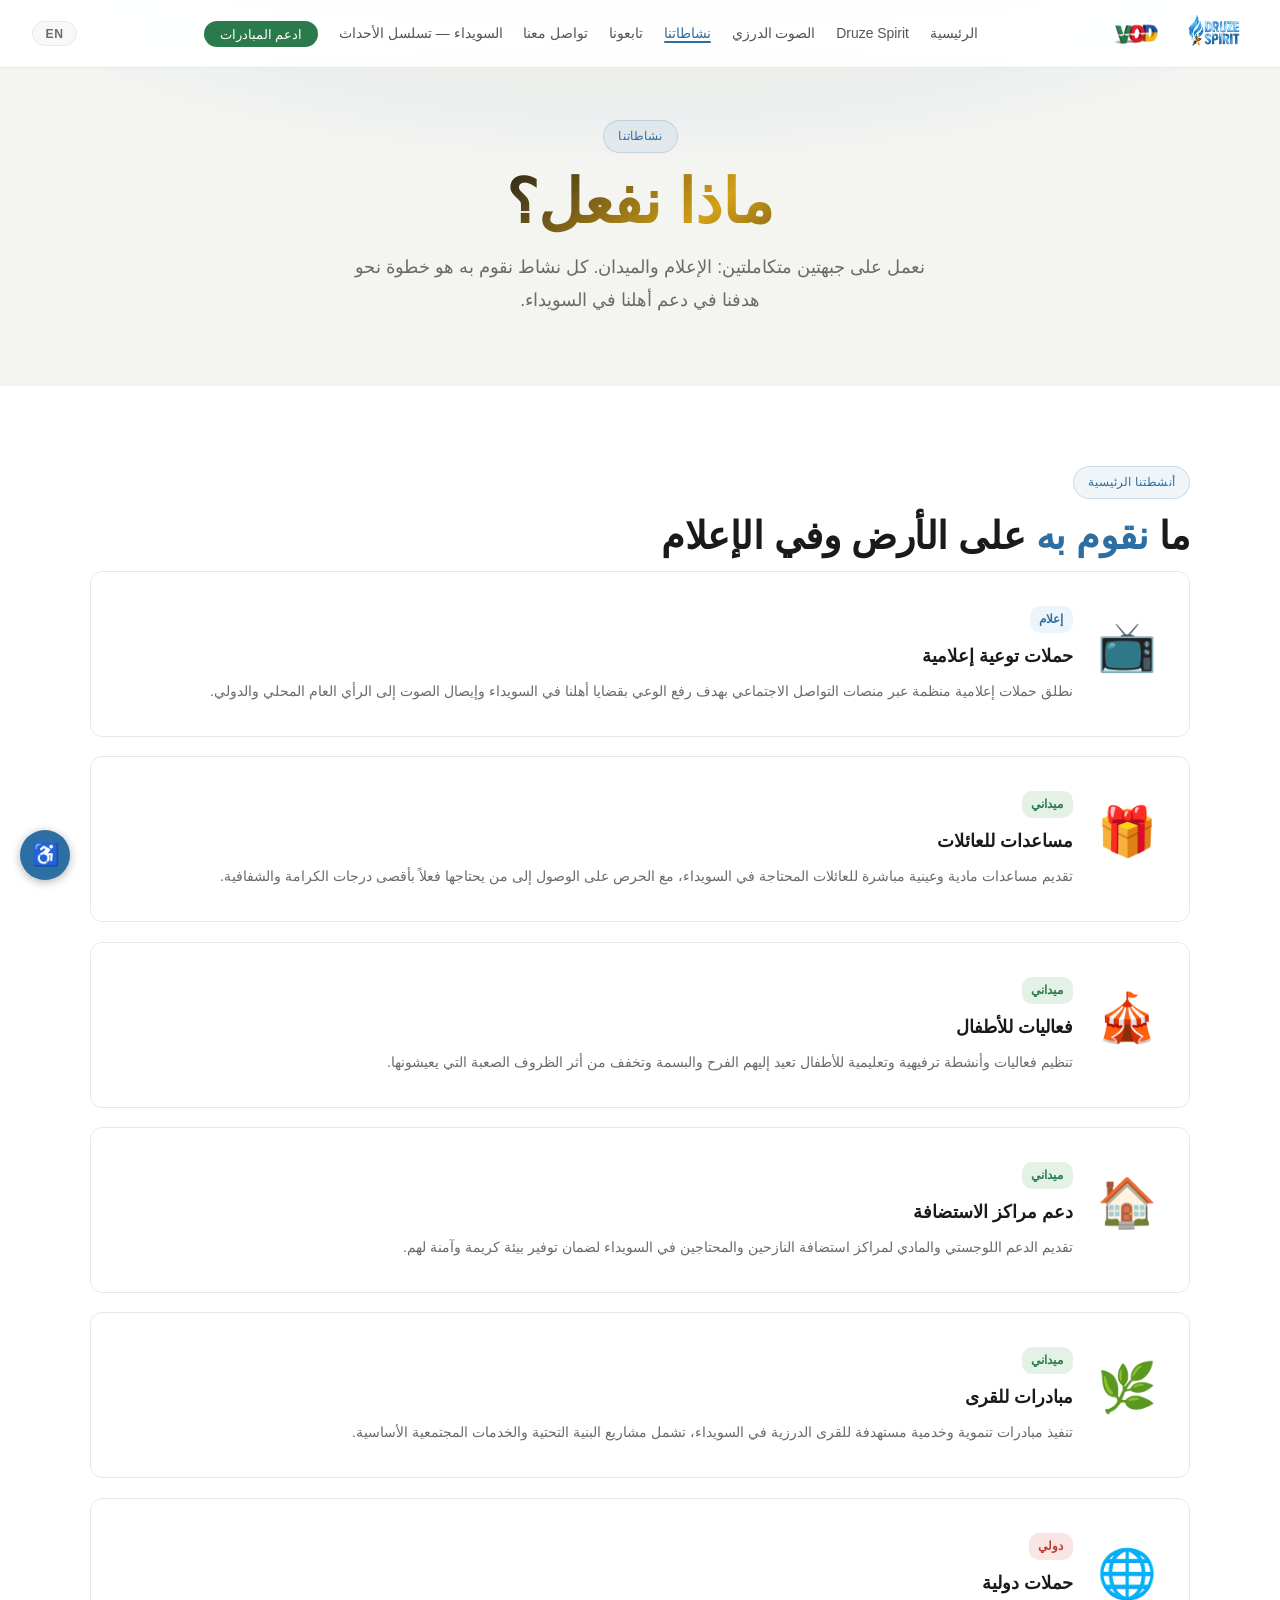
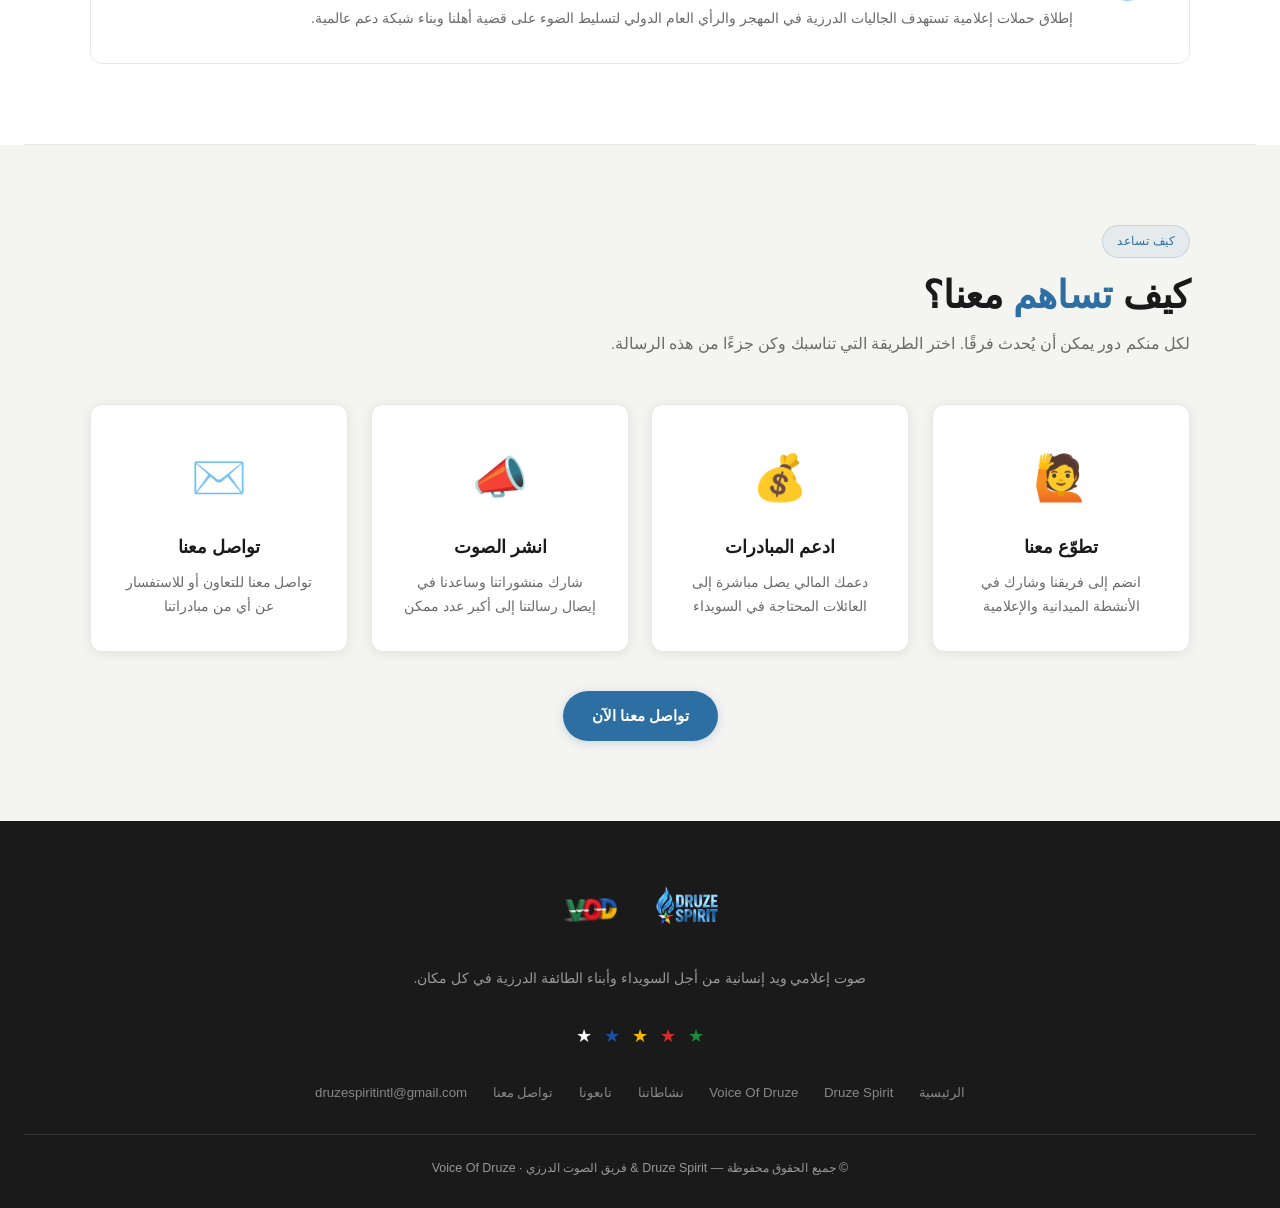
==== commit f13d2917: "Add Sweida timeline page + link it across the site - New sweida-timeline.html: cosmic dark, bilingua" ====
--- a/activities.html
+++ b/activities.html
@@ -50,6 +50,7 @@
     <li><a href="activities.html" class="active" data-ar="نشاطاتنا" data-en="Our Activities" aria-current="page">نشاطاتنا</a></li>
     <li><a href="follow-us.html" data-ar="تابعونا" data-en="Follow Us">تابعونا</a></li>
     <li><a href="contact.html" data-ar="تواصل معنا" data-en="Contact Us">تواصل معنا</a></li>
+    <li><a href="sweida-timeline.html" data-ar="السويداء — تسلسل الأحداث" data-en="Sweida — Timeline of Events">السويداء — تسلسل الأحداث</a></li>
     <li><a href="contact.html" class="cta" data-ar="ادعم المبادرات" data-en="Support Our Mission">ادعم المبادرات</a></li>
   </ul>
   <div class="nav-right">
@@ -64,6 +65,7 @@
   <a href="activities.html" class="active" data-ar="نشاطاتنا" data-en="Our Activities" aria-current="page">نشاطاتنا</a>
   <a href="follow-us.html" data-ar="تابعونا" data-en="Follow Us">تابعونا</a>
   <a href="contact.html" data-ar="تواصل معنا" data-en="Contact Us">تواصل معنا</a>
+  <a href="sweida-timeline.html" data-ar="السويداء — تسلسل الأحداث" data-en="Sweida — Timeline of Events">السويداء — تسلسل الأحداث</a>
   <a href="contact.html" data-ar="ادعم المبادرات" data-en="Support Our Mission">ادعم المبادرات</a>
 </div>
 
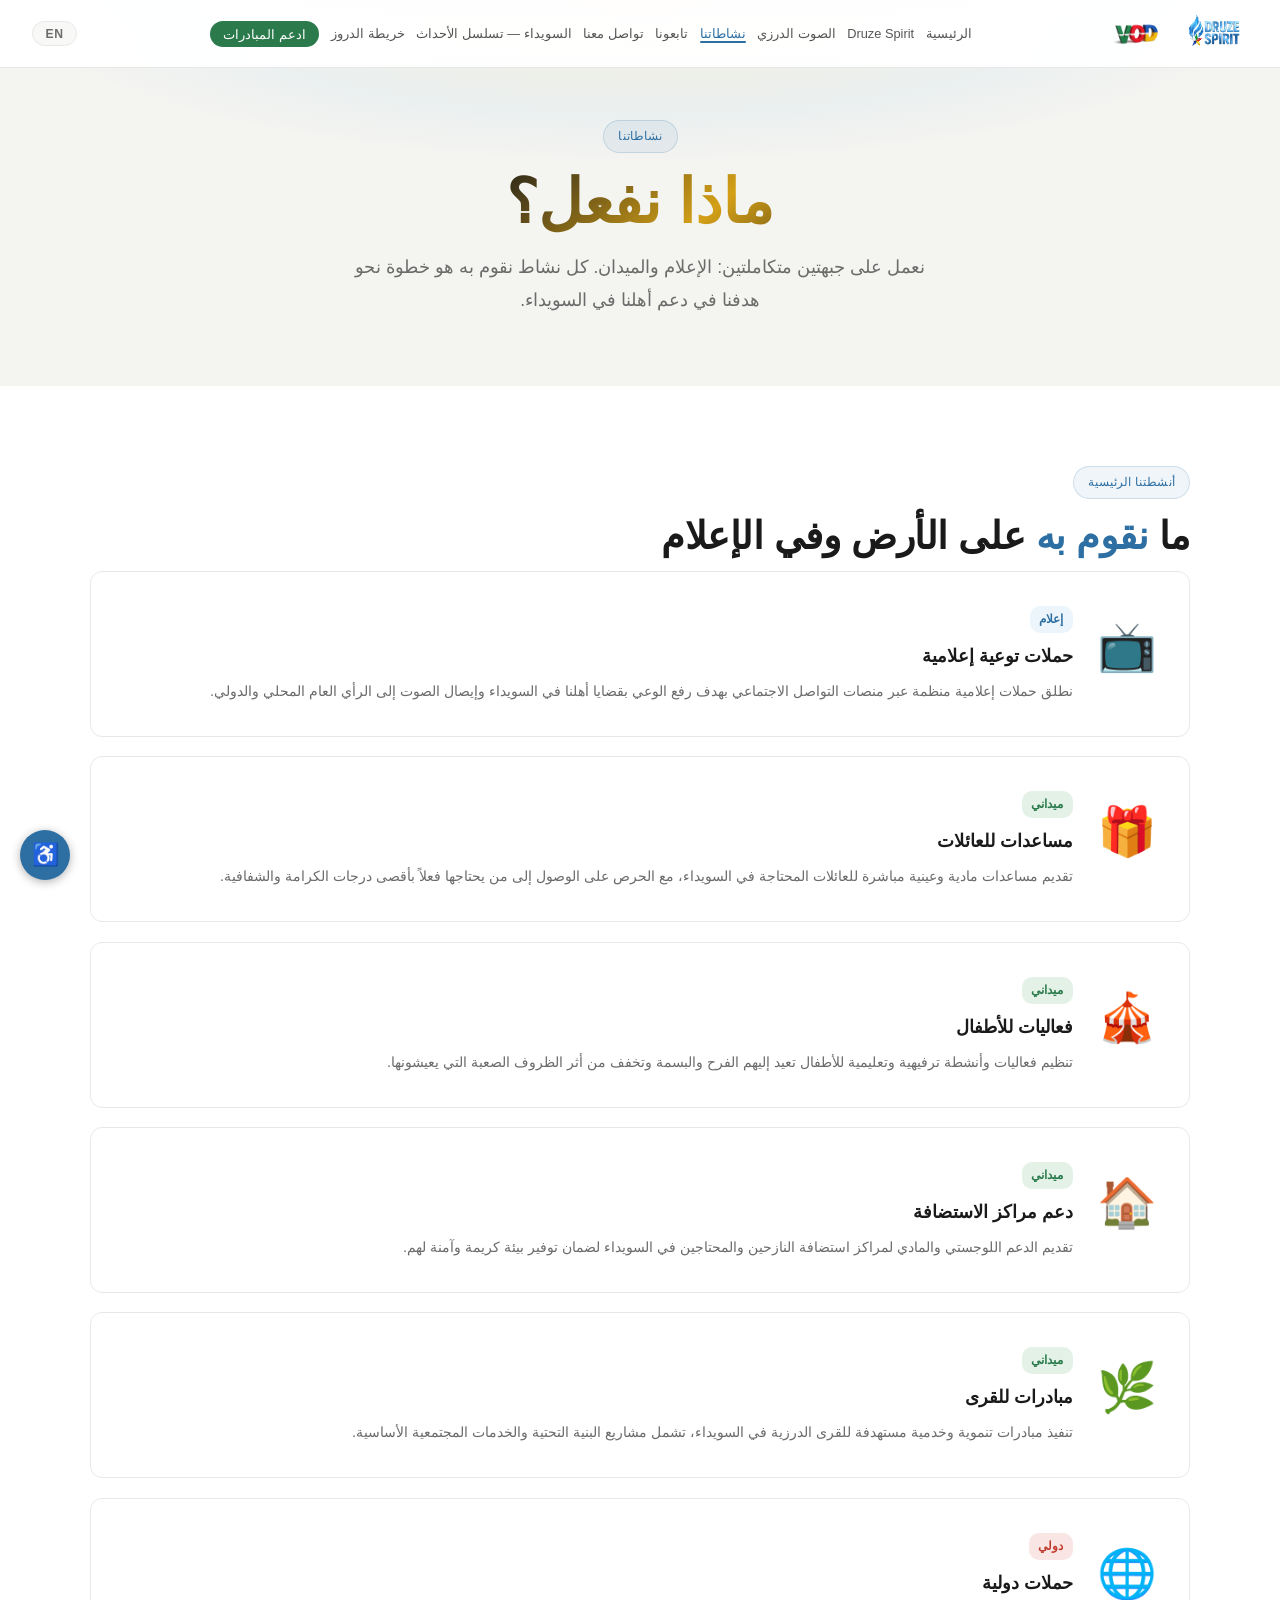
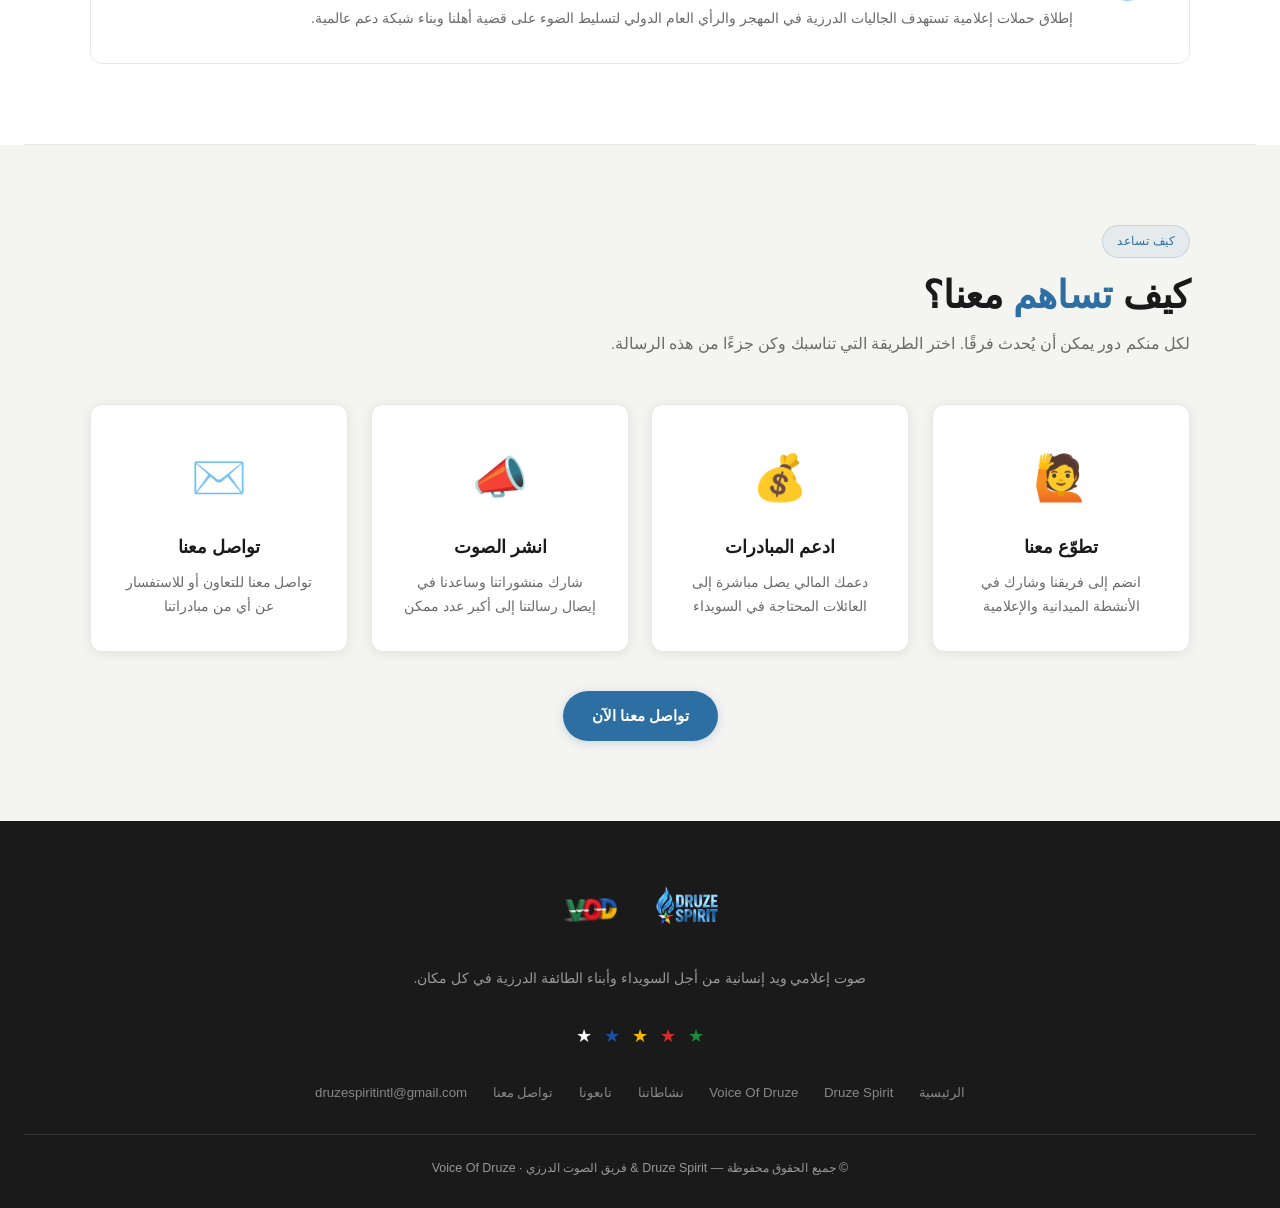
==== commit 2f352507: "Add Druze world map page; redesign hero cards; siege banner + RTL fixes - New druze-map.html: intera" ====
--- a/activities.html
+++ b/activities.html
@@ -51,6 +51,7 @@
     <li><a href="follow-us.html" data-ar="تابعونا" data-en="Follow Us">تابعونا</a></li>
     <li><a href="contact.html" data-ar="تواصل معنا" data-en="Contact Us">تواصل معنا</a></li>
     <li><a href="sweida-timeline.html" data-ar="السويداء — تسلسل الأحداث" data-en="Sweida — Timeline of Events">السويداء — تسلسل الأحداث</a></li>
+    <li><a href="druze-map.html" data-ar="خريطة الدروز" data-en="Druze Map">خريطة الدروز</a></li>
     <li><a href="contact.html" class="cta" data-ar="ادعم المبادرات" data-en="Support Our Mission">ادعم المبادرات</a></li>
   </ul>
   <div class="nav-right">
@@ -66,6 +67,7 @@
   <a href="follow-us.html" data-ar="تابعونا" data-en="Follow Us">تابعونا</a>
   <a href="contact.html" data-ar="تواصل معنا" data-en="Contact Us">تواصل معنا</a>
   <a href="sweida-timeline.html" data-ar="السويداء — تسلسل الأحداث" data-en="Sweida — Timeline of Events">السويداء — تسلسل الأحداث</a>
+  <a href="druze-map.html" data-ar="خريطة الدروز" data-en="Druze Map">خريطة الدروز</a>
   <a href="contact.html" data-ar="ادعم المبادرات" data-en="Support Our Mission">ادعم المبادرات</a>
 </div>
 
--- a/style.css
+++ b/style.css
@@ -167,6 +167,7 @@
   display: flex;
   align-items: center;
   gap: .5rem;
+  flex-shrink: 0;
   font-weight: 800;
   font-size: 1rem;
   white-space: nowrap;
@@ -178,11 +179,11 @@
 .nav-logo .vod { color: var(--vod-green); }
 .nav-logo .sep { color: #aaa; }
 
-.nav-links { display: flex; align-items: center; gap: 1.3rem; list-style: none; }
+.nav-links { display: flex; align-items: center; gap: clamp(.5rem, .9vw, 1rem); list-style: none; flex-wrap: nowrap; }
 .nav-links a {
   color: #555;
   text-decoration: none;
-  font-size: .87rem;
+  font-size: .8rem;
   font-weight: 500;
   white-space: nowrap;
   position: relative;
@@ -209,9 +210,9 @@
 .nav-links .cta {
   background: var(--vod-green);
   color: #fff !important;
-  padding: .35rem 1rem;
+  padding: .35rem .85rem;
   border-radius: 20px;
-  font-size: .82rem;
+  font-size: .8rem;
   transition: box-shadow var(--dur-base) var(--ease-out),
               transform var(--dur-fast) var(--ease-out),
               background var(--dur-base) var(--ease-out);
@@ -286,7 +287,7 @@
 .mobile-menu a:hover,
 .mobile-menu a.active { color: var(--ds-blue); padding-right: .3rem; }
 
-@media (max-width: 900px) {
+@media (max-width: 992px) {
   .nav-links { display: none; }
   .hamburger { display: flex; }
 }
@@ -1167,6 +1168,7 @@
   display: flex;
   align-items: center;
   gap: .55rem;
+  flex-shrink: 0;
 }
 #lang-toggle {
   background: var(--bg2);
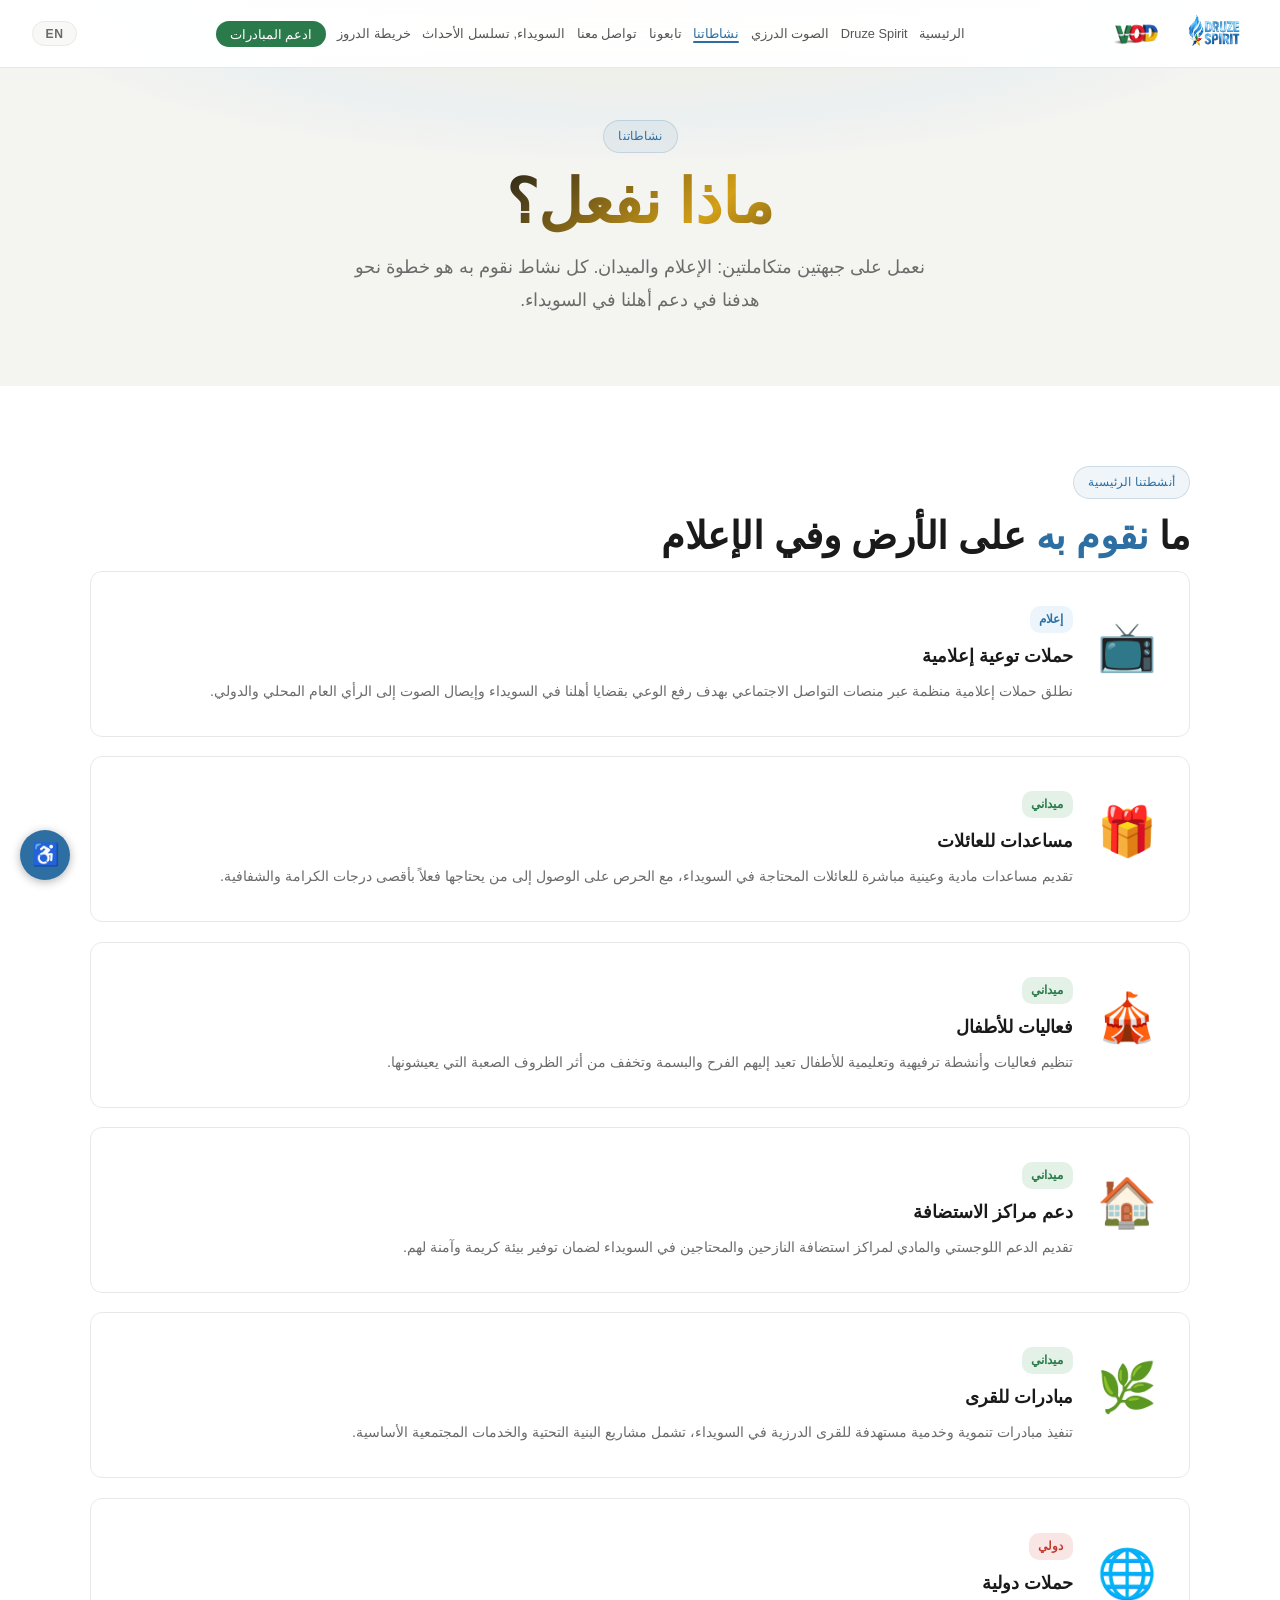
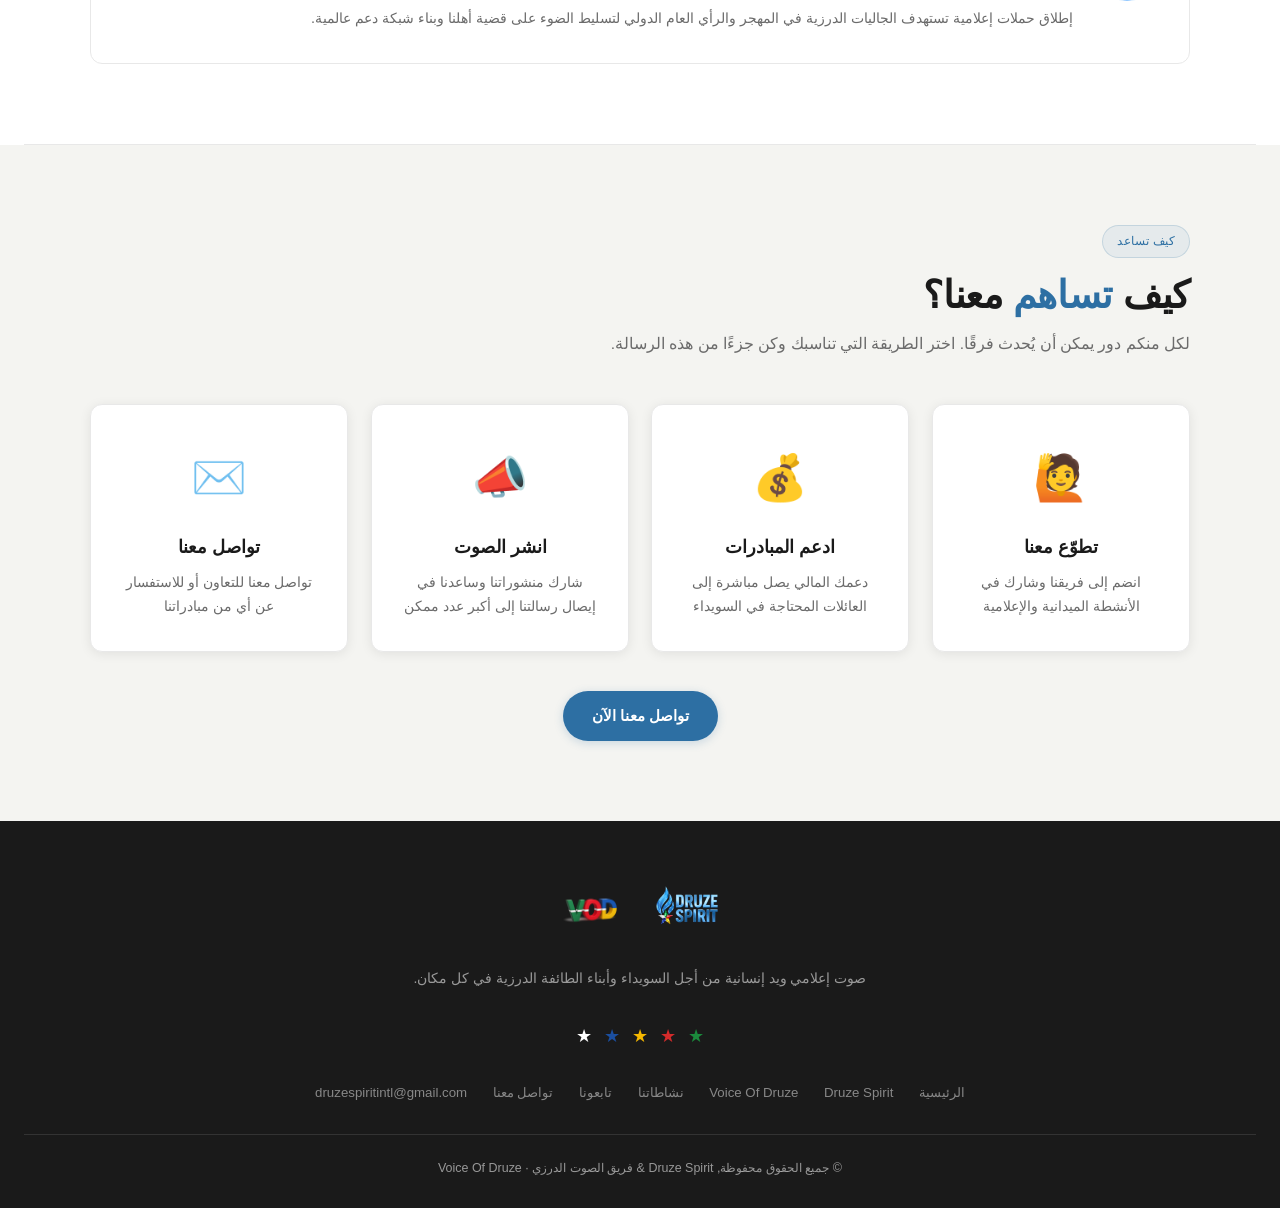
==== commit 055cb434: "Replace all em dashes across the site with commas Swap every em dash (U+2014) in the HTML, CSS and J" ====
--- a/activities.html
+++ b/activities.html
@@ -36,6 +36,22 @@
 .act-tag.field { background: rgba(27,138,60,.12); color: var(--vod-green); }
 .act-tag.intl  { background: rgba(212,43,43,.12);  color: var(--vod-red); }
 </style>
+  <!-- SEO & social meta -->
+  <meta name="description" content="The field and media activities of Druze Spirit &amp; Voice of Druze, humanitarian work, awareness campaigns, and community support for Sweida and the Druze worldwide.">
+  <meta name="author" content="Druze Spirit">
+  <link rel="canonical" href="https://druzespirit.org/activities.html">
+  <meta property="og:site_name" content="Druze Spirit">
+  <meta property="og:type" content="website">
+  <meta property="og:title" content="Our Activities | Druze Spirit">
+  <meta property="og:description" content="The field and media activities of Druze Spirit &amp; Voice of Druze, humanitarian work, awareness campaigns, and community support for Sweida and the Druze worldwide.">
+  <meta property="og:url" content="https://druzespirit.org/activities.html">
+  <meta property="og:image" content="https://druzespirit.org/og-image.jpg">
+  <meta name="twitter:card" content="summary_large_image">
+  <meta name="twitter:site" content="@DruzeSpirit">
+  <meta name="twitter:creator" content="@DruzeSpirit">
+  <meta name="twitter:title" content="Our Activities | Druze Spirit">
+  <meta name="twitter:description" content="The field and media activities of Druze Spirit &amp; Voice of Druze, humanitarian work, awareness campaigns, and community support for Sweida and the Druze worldwide.">
+  <meta name="twitter:image" content="https://druzespirit.org/og-image.jpg">
 </head>
 <body>
 <a href="#main-content" class="skip-link">تخطى إلى المحتوى الرئيسي</a>
@@ -50,7 +66,7 @@
     <li><a href="activities.html" class="active" data-ar="نشاطاتنا" data-en="Our Activities" aria-current="page">نشاطاتنا</a></li>
     <li><a href="follow-us.html" data-ar="تابعونا" data-en="Follow Us">تابعونا</a></li>
     <li><a href="contact.html" data-ar="تواصل معنا" data-en="Contact Us">تواصل معنا</a></li>
-    <li><a href="sweida-timeline.html" data-ar="السويداء — تسلسل الأحداث" data-en="Sweida — Timeline of Events">السويداء — تسلسل الأحداث</a></li>
+    <li><a href="sweida-timeline.html" data-ar="السويداء, تسلسل الأحداث" data-en="Sweida, Timeline of Events">السويداء, تسلسل الأحداث</a></li>
     <li><a href="druze-map.html" data-ar="خريطة الدروز" data-en="Druze Map">خريطة الدروز</a></li>
     <li><a href="contact.html" class="cta" data-ar="ادعم المبادرات" data-en="Support Our Mission">ادعم المبادرات</a></li>
   </ul>
@@ -66,7 +82,7 @@
   <a href="activities.html" class="active" data-ar="نشاطاتنا" data-en="Our Activities" aria-current="page">نشاطاتنا</a>
   <a href="follow-us.html" data-ar="تابعونا" data-en="Follow Us">تابعونا</a>
   <a href="contact.html" data-ar="تواصل معنا" data-en="Contact Us">تواصل معنا</a>
-  <a href="sweida-timeline.html" data-ar="السويداء — تسلسل الأحداث" data-en="Sweida — Timeline of Events">السويداء — تسلسل الأحداث</a>
+  <a href="sweida-timeline.html" data-ar="السويداء, تسلسل الأحداث" data-en="Sweida, Timeline of Events">السويداء, تسلسل الأحداث</a>
   <a href="druze-map.html" data-ar="خريطة الدروز" data-en="Druze Map">خريطة الدروز</a>
   <a href="contact.html" data-ar="ادعم المبادرات" data-en="Support Our Mission">ادعم المبادرات</a>
 </div>
@@ -200,7 +216,7 @@
     <a href="contact.html" data-ar="تواصل معنا" data-en="Contact Us">تواصل معنا</a>
     <a href="mailto:druzespiritintl@gmail.com">druzespiritintl@gmail.com</a>
   </div>
-  <div class="ft-copy" data-ar="© جميع الحقوق محفوظة — Druze Spirit &amp;amp; فريق الصوت الدرزي · Voice Of Druze" data-en="© All rights reserved — Druze Spirit &amp;amp; Voice Of Druze">© جميع الحقوق محفوظة — Druze Spirit &amp; فريق الصوت الدرزي · Voice Of Druze</div>
+  <div class="ft-copy" data-ar="© جميع الحقوق محفوظة, Druze Spirit &amp;amp; فريق الصوت الدرزي · Voice Of Druze" data-en="© All rights reserved, Druze Spirit &amp;amp; Voice Of Druze">© جميع الحقوق محفوظة, Druze Spirit &amp; فريق الصوت الدرزي · Voice Of Druze</div>
 </footer>
 
 <script src="shared.js"></script>
@@ -224,13 +240,13 @@
 <button id="accessibility-btn" onclick="document.getElementById('accessibility-menu').style.display = document.getElementById('accessibility-menu').style.display === 'none' ? 'block' : 'none'" aria-label="إعدادات الوصول" style="position:fixed;bottom:20px;left:20px;width:50px;height:50px;border-radius:50%;background:#2d6fa3;color:white;font-size:22px;border:none;cursor:pointer;z-index:9999;box-shadow:0 2px 10px rgba(0,0,0,0.3)">♿</button>
 
 <div id="accessibility-menu" style="display:none;position:fixed;bottom:80px;left:20px;background:white;border:1px solid #ddd;border-radius:10px;padding:15px;z-index:9999;box-shadow:0 2px 20px rgba(0,0,0,0.2);min-width:210px;direction:rtl;font-family:var(--font-body)">
-  <button style="display:block;width:100%;text-align:right;margin-bottom:8px;padding:6px 10px;border:none;background:none;cursor:pointer;font-size:14px" onclick="document.documentElement.style.fontSize='120%'">تكبير الخط — A+</button>
-  <button style="display:block;width:100%;text-align:right;margin-bottom:8px;padding:6px 10px;border:none;background:none;cursor:pointer;font-size:14px" onclick="document.documentElement.style.fontSize='80%'">تصغير الخط — A-</button>
-  <button style="display:block;width:100%;text-align:right;margin-bottom:8px;padding:6px 10px;border:none;background:none;cursor:pointer;font-size:14px" onclick="document.body.style.filter='contrast(2) grayscale(1)'">تباين عالٍ — ◑</button>
-  <button style="display:block;width:100%;text-align:right;margin-bottom:8px;padding:6px 10px;border:none;background:none;cursor:pointer;font-size:14px" onclick="(function(){var els=document.querySelectorAll('a');var on=els[0]&&els[0].style.outline;els.forEach(function(a){a.style.outline=on?'':'2px dashed';a.style.textDecoration=on?'':'underline';})})()">إبراز الروابط — 🔗</button>
-  <button style="display:block;width:100%;text-align:right;margin-bottom:8px;padding:6px 10px;border:none;background:none;cursor:pointer;font-size:14px" onclick="(function(){var s=document.getElementById('a11y-s');if(s){s.parentNode.removeChild(s);}else{s=document.createElement('style');s.id='a11y-s';s.textContent='*,*::before,*::after{animation-duration:.001ms!important;transition-duration:.001ms!important}';document.head.appendChild(s);}})()">إيقاف الحركة — ⏸</button>
+  <button style="display:block;width:100%;text-align:right;margin-bottom:8px;padding:6px 10px;border:none;background:none;cursor:pointer;font-size:14px" onclick="document.documentElement.style.fontSize='120%'">تكبير الخط, A+</button>
+  <button style="display:block;width:100%;text-align:right;margin-bottom:8px;padding:6px 10px;border:none;background:none;cursor:pointer;font-size:14px" onclick="document.documentElement.style.fontSize='80%'">تصغير الخط, A-</button>
+  <button style="display:block;width:100%;text-align:right;margin-bottom:8px;padding:6px 10px;border:none;background:none;cursor:pointer;font-size:14px" onclick="document.body.style.filter='contrast(2) grayscale(1)'">تباين عالٍ, ◑</button>
+  <button style="display:block;width:100%;text-align:right;margin-bottom:8px;padding:6px 10px;border:none;background:none;cursor:pointer;font-size:14px" onclick="(function(){var els=document.querySelectorAll('a');var on=els[0]&&els[0].style.outline;els.forEach(function(a){a.style.outline=on?'':'2px dashed';a.style.textDecoration=on?'':'underline';})})()">إبراز الروابط, 🔗</button>
+  <button style="display:block;width:100%;text-align:right;margin-bottom:8px;padding:6px 10px;border:none;background:none;cursor:pointer;font-size:14px" onclick="(function(){var s=document.getElementById('a11y-s');if(s){s.parentNode.removeChild(s);}else{s=document.createElement('style');s.id='a11y-s';s.textContent='*,*::before,*::after{animation-duration:.001ms!important;transition-duration:.001ms!important}';document.head.appendChild(s);}})()">إيقاف الحركة, ⏸</button>
   <hr style="border:none;border-top:1px solid #eee;margin:8px 0">
-  <button style="display:block;width:100%;text-align:right;padding:6px 10px;border:none;background:none;cursor:pointer;font-size:14px;color:#c0392b" onclick="document.documentElement.style.fontSize='';document.body.style.filter='';document.querySelectorAll('a').forEach(function(a){a.style.outline='';a.style.textDecoration=''});var s=document.getElementById('a11y-s');if(s)s.parentNode.removeChild(s);">إعادة الضبط — ↺</button>
+  <button style="display:block;width:100%;text-align:right;padding:6px 10px;border:none;background:none;cursor:pointer;font-size:14px;color:#c0392b" onclick="document.documentElement.style.fontSize='';document.body.style.filter='';document.querySelectorAll('a').forEach(function(a){a.style.outline='';a.style.textDecoration=''});var s=document.getElementById('a11y-s');if(s)s.parentNode.removeChild(s);">إعادة الضبط, ↺</button>
 </div>
 </body>
 </html>
--- a/style.css
+++ b/style.css
@@ -2,7 +2,7 @@
    Cairo (headings) + IBM Plex Sans Arabic (body) */
 
 /* ══════════════════════════════════════════════════
-   DESIGN TOKENS — Light European Humanitarian Theme
+   DESIGN TOKENS, Light European Humanitarian Theme
    ══════════════════════════════════════════════════ */
 :root {
   /* Colors */
@@ -556,7 +556,7 @@
 .grid4 { display: grid; grid-template-columns: repeat(auto-fit, minmax(210px, 1fr)); gap: 1.4rem; }
 
 /* ══════════════════════════════════════════════════
-   CARDS — clean white with subtle shadow
+   CARDS, clean white with subtle shadow
    ══════════════════════════════════════════════════ */
 .card {
   background: #ffffff;
@@ -613,7 +613,7 @@
 .arm-desc  { font-size: .93rem; color: var(--muted); line-height: 1.75; }
 
 /* ══════════════════════════════════════════════════
-   DRUZE SPIRIT — FEATURE CARDS
+   DRUZE SPIRIT, FEATURE CARDS
    ══════════════════════════════════════════════════ */
 .ds-dot {
   width: 10px; height: 10px;
@@ -653,7 +653,7 @@
 .feat-desc  { font-size: .86rem; color: var(--muted); line-height: 1.7; }
 
 /* ══════════════════════════════════════════════════
-   VOICE OF DRUZE — VOD CARDS
+   VOICE OF DRUZE, VOD CARDS
    ══════════════════════════════════════════════════ */
 .vod-dots { display: flex; gap: 4px; align-items: center; }
 .vd { width: 8px; height: 8px; border-radius: 50%; }
@@ -1064,7 +1064,7 @@
 .notice a { font-weight: 700; text-decoration: none; }
 
 /* ══════════════════════════════════════════════════
-   FOOTER — dark for contrast
+   FOOTER, dark for contrast
    ══════════════════════════════════════════════════ */
 footer {
   background: #1a1a1a;
@@ -1296,7 +1296,7 @@
 }
 
 /* ══════════════════════════════════════════════════
-   ACCESSIBILITY — WCAG 2.1 AA
+   ACCESSIBILITY, WCAG 2.1 AA
    ══════════════════════════════════════════════════ */
 
 /* Skip to main content */
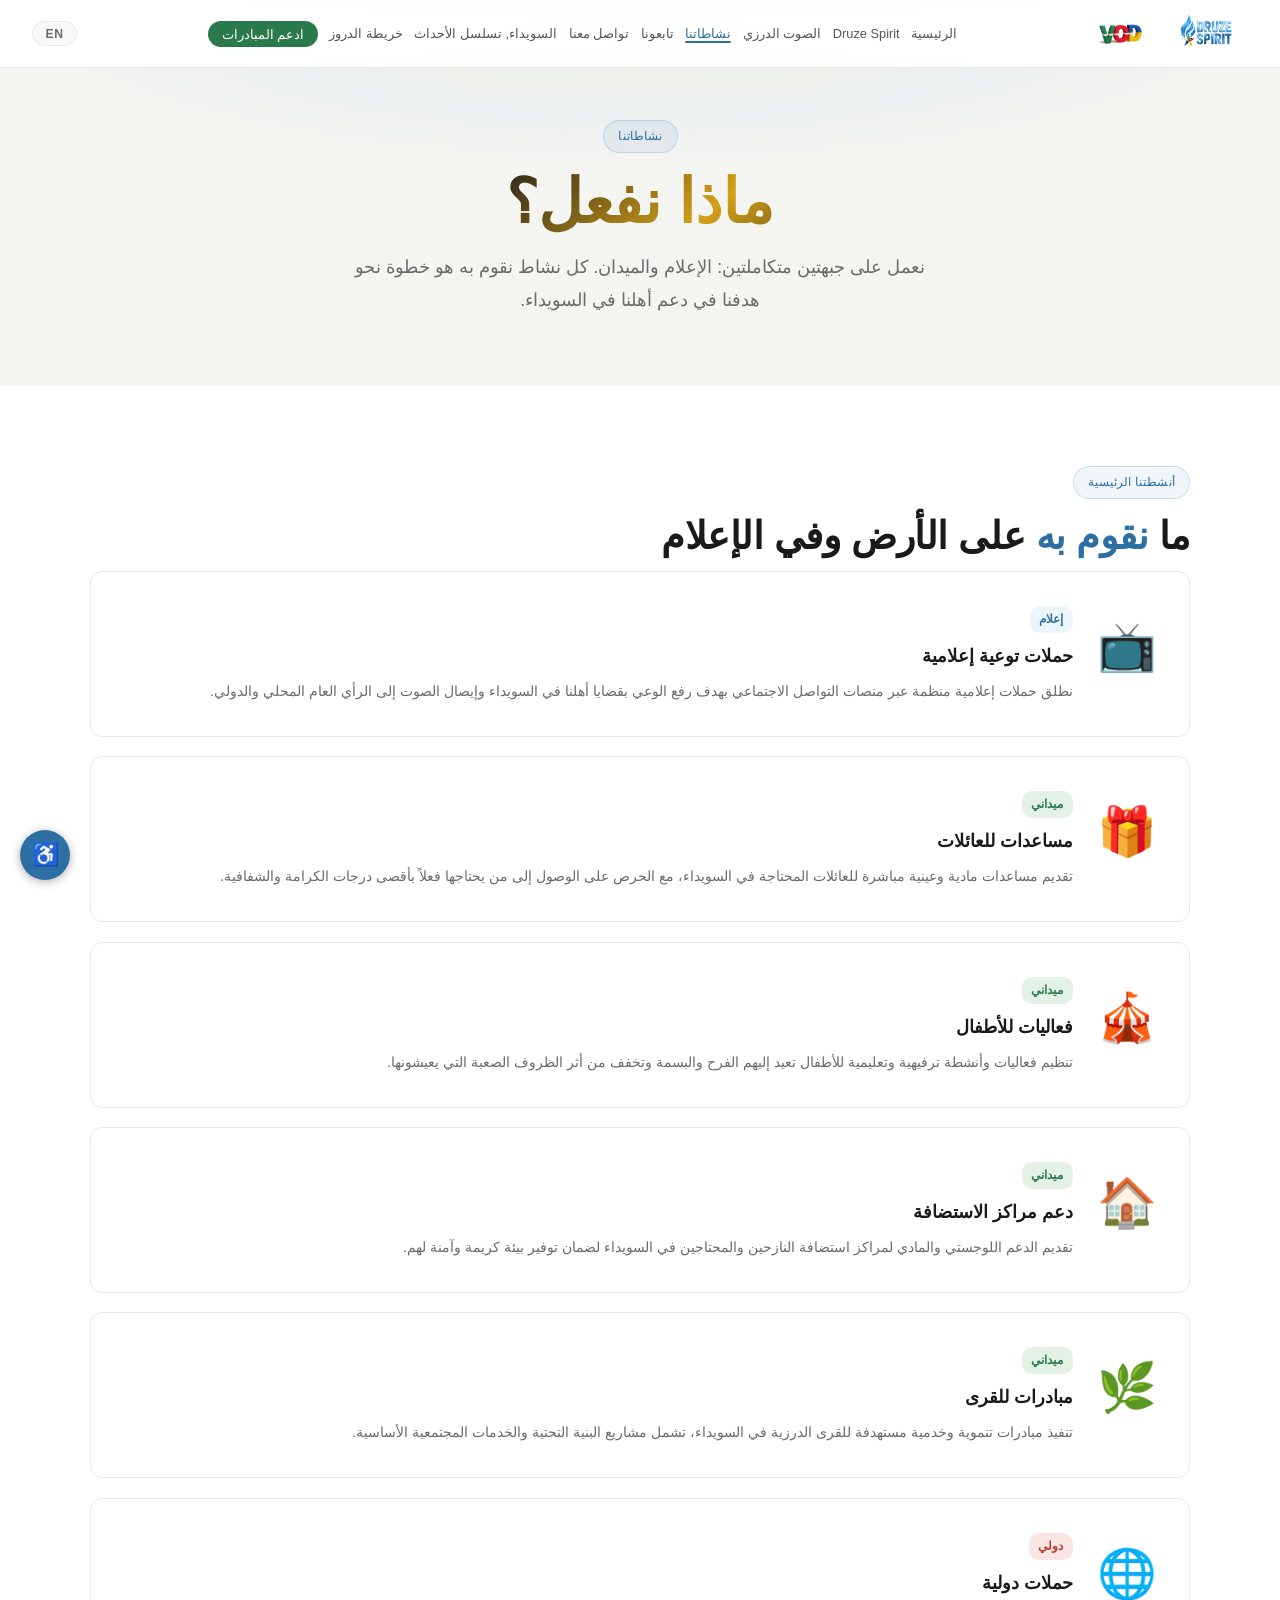
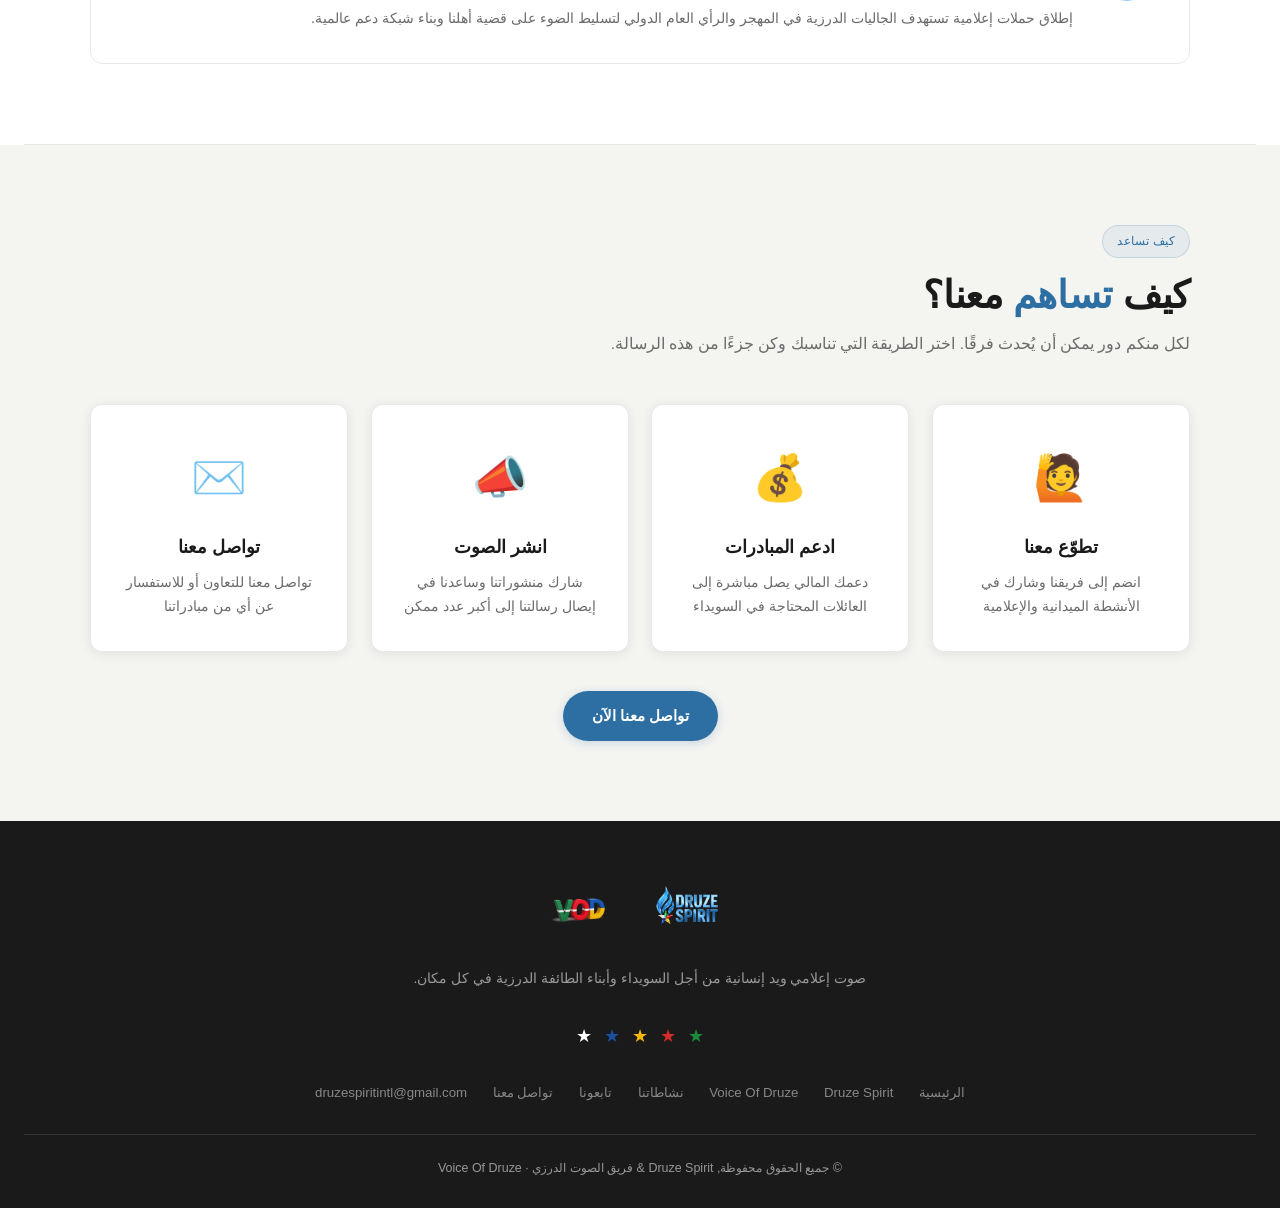
==== commit 542b2479: "Optimize images to WebP and tune Core Web Vitals - Convert all gallery photos and logos to WebP (q82" ====
--- a/activities.html
+++ b/activities.html
@@ -58,7 +58,7 @@
 
 <!-- NAV -->
 <nav role="navigation" aria-label="التنقل الرئيسي">
-  <a href="index.html" class="nav-logo"><img src="logo_druze_spirit.png" alt="Druze Spirit" class="nav-logo-img" loading="eager" decoding="async"><img src="logo_voice_of_druze.png" alt="Voice of Druze" class="nav-logo-img" loading="eager" decoding="async"></a>
+  <a href="index.html" class="nav-logo"><picture><source srcset="logo_druze_spirit.webp" type="image/webp"><img src="originals/logo_druze_spirit.png" alt="Druze Spirit" class="nav-logo-img" width="68" height="68" loading="eager" decoding="async"></picture><picture><source srcset="logo_voice_of_druze.webp" type="image/webp"><img src="originals/logo_voice_of_druze.png" alt="Voice of Druze" class="nav-logo-img" width="68" height="68" loading="eager" decoding="async"></picture></a>
   <ul class="nav-links">
     <li><a href="index.html" data-ar="الرئيسية" data-en="Home">الرئيسية</a></li>
     <li><a href="druze-spirit.html">Druze Spirit</a></li>
@@ -204,7 +204,7 @@
 
 <!-- FOOTER -->
 <footer role="contentinfo">
-  <a href="index.html" class="ft-logo"><img src="logo_druze_spirit.png" alt="Druze Spirit" class="ft-logo-img" loading="lazy" decoding="async"><img src="logo_voice_of_druze.png" alt="Voice of Druze" class="ft-logo-img" loading="lazy" decoding="async"></a>
+  <a href="index.html" class="ft-logo"><picture><source srcset="logo_druze_spirit.webp" type="image/webp"><img src="originals/logo_druze_spirit.png" alt="Druze Spirit" class="ft-logo-img" width="82" height="82" loading="lazy" decoding="async"></picture><picture><source srcset="logo_voice_of_druze.webp" type="image/webp"><img src="originals/logo_voice_of_druze.png" alt="Voice of Druze" class="ft-logo-img" width="82" height="82" loading="lazy" decoding="async"></picture></a>
   <p class="ft-desc" data-ar="صوت إعلامي ويد إنسانية من أجل السويداء وأبناء الطائفة الدرزية في كل مكان." data-en="A media voice and humanitarian hand for Sweida and the Druze community everywhere.">صوت إعلامي ويد إنسانية من أجل السويداء وأبناء الطائفة الدرزية في كل مكان.</p>
   <div class="ft-stars" aria-hidden="true"><span style="color:#1B8A3C">★</span><span style="color:#D42B2B">★</span><span style="color:#F5B800">★</span><span style="color:#1B4FA0">★</span><span style="color:#fff">★</span></div>
   <div class="ft-links">
@@ -219,7 +219,7 @@
   <div class="ft-copy" data-ar="© جميع الحقوق محفوظة, Druze Spirit &amp;amp; فريق الصوت الدرزي · Voice Of Druze" data-en="© All rights reserved, Druze Spirit &amp;amp; Voice Of Druze">© جميع الحقوق محفوظة, Druze Spirit &amp; فريق الصوت الدرزي · Voice Of Druze</div>
 </footer>
 
-<script src="shared.js"></script>
+<script defer src="shared.js"></script>
 <script>
 const ham = document.getElementById('ham'), mob = document.getElementById('mob');
 ham.addEventListener('click', () => {
--- a/style.css
+++ b/style.css
@@ -163,6 +163,8 @@
   display: block;
   margin: 0 auto 1.2rem;
 }
+/* <picture> wrappers stay transparent so img keeps its original layout/sizing */
+picture { display: contents; }
 .nav-logo {
   display: flex;
   align-items: center;
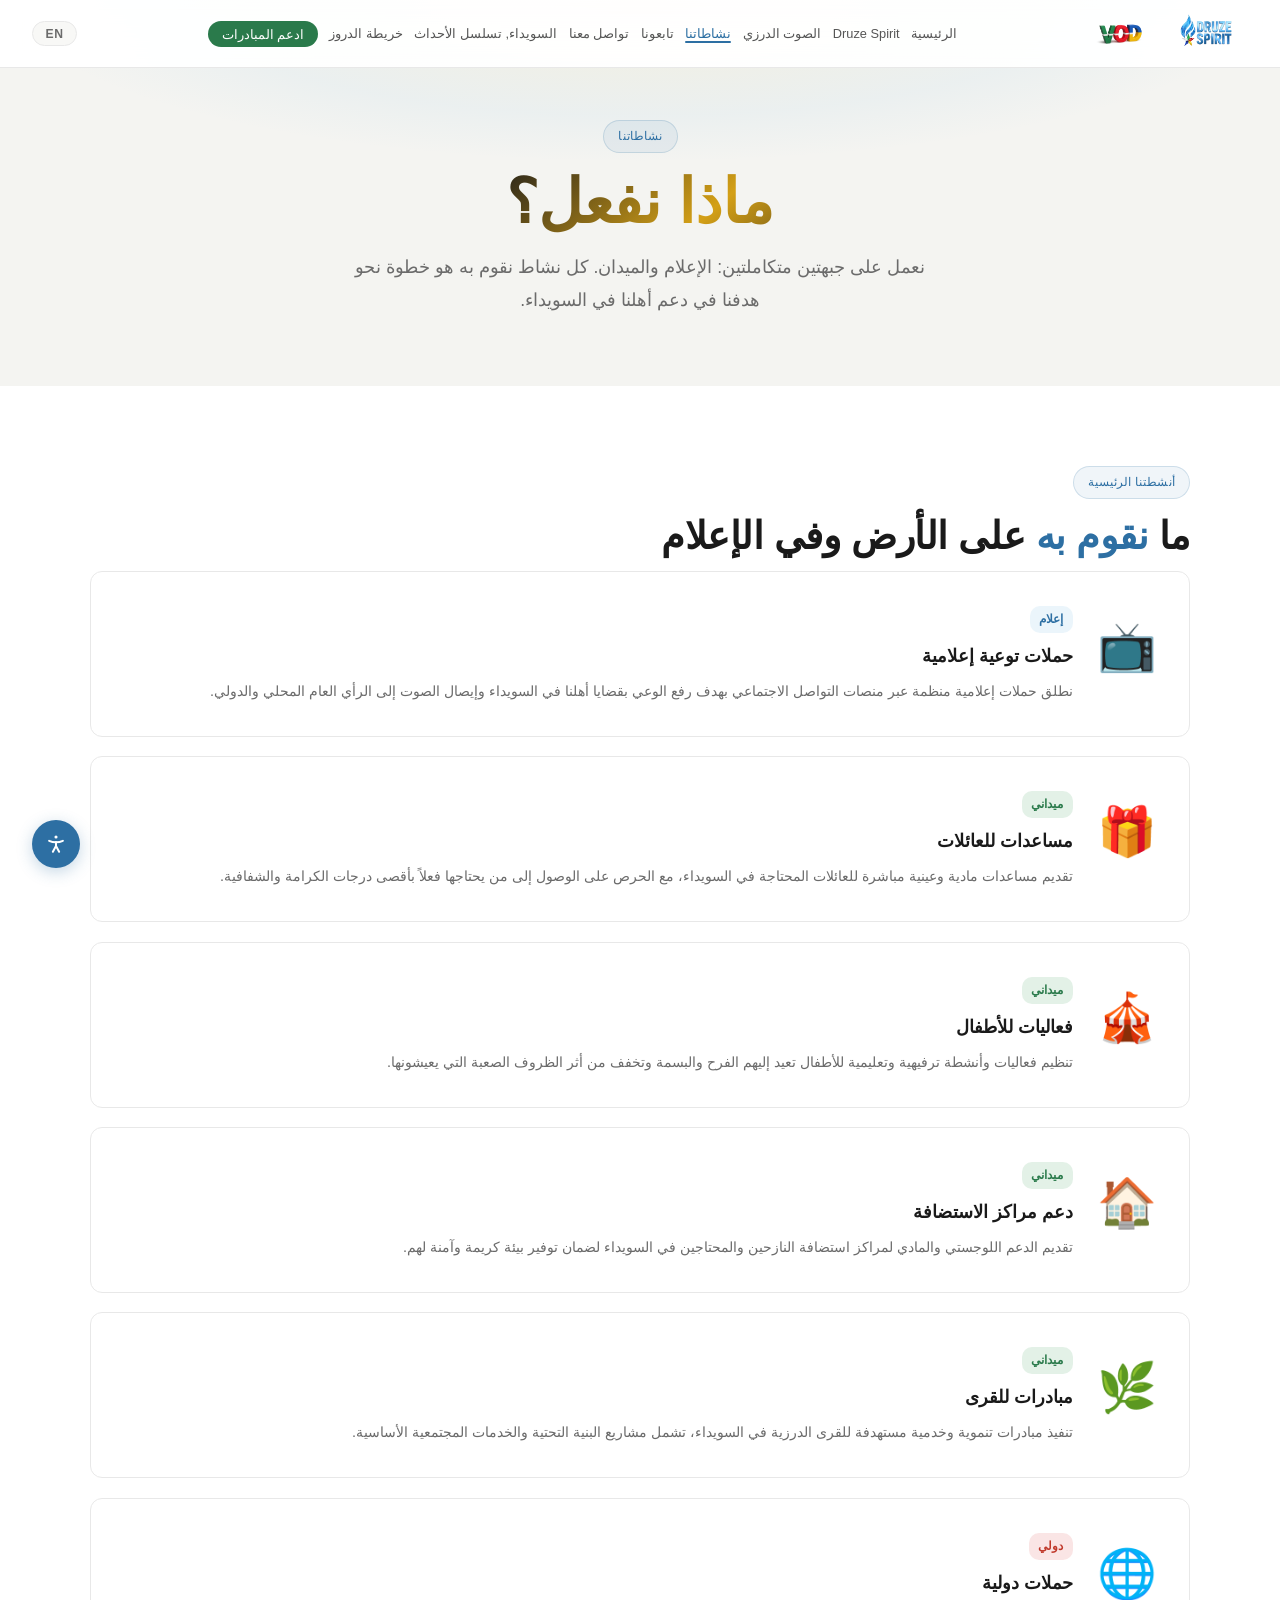
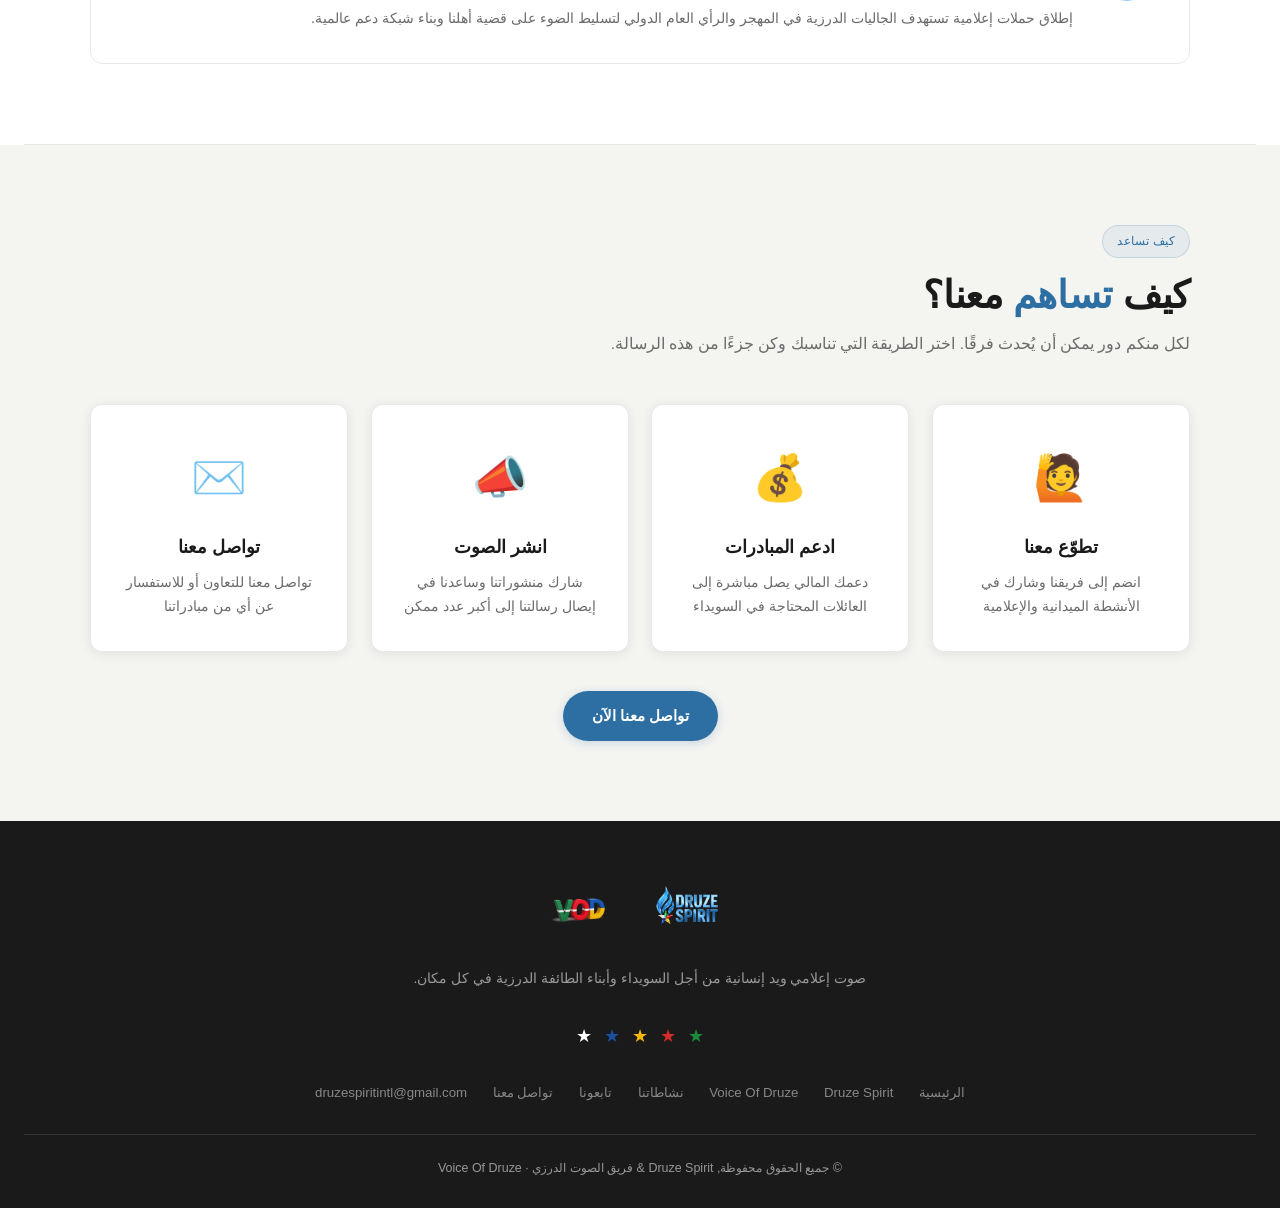
==== commit 59e0583d: "Redesign accessibility button to match the back-to-top button - Move the inline-styled ♿ button to a" ====
--- a/activities.html
+++ b/activities.html
@@ -237,9 +237,9 @@
 document.querySelectorAll('.stag').forEach(el => io.observe(el));
 </script>
 
-<button id="accessibility-btn" onclick="document.getElementById('accessibility-menu').style.display = document.getElementById('accessibility-menu').style.display === 'none' ? 'block' : 'none'" aria-label="إعدادات الوصول" style="position:fixed;bottom:20px;left:20px;width:50px;height:50px;border-radius:50%;background:#2d6fa3;color:white;font-size:22px;border:none;cursor:pointer;z-index:9999;box-shadow:0 2px 10px rgba(0,0,0,0.3)">♿</button>
-
-<div id="accessibility-menu" style="display:none;position:fixed;bottom:80px;left:20px;background:white;border:1px solid #ddd;border-radius:10px;padding:15px;z-index:9999;box-shadow:0 2px 20px rgba(0,0,0,0.2);min-width:210px;direction:rtl;font-family:var(--font-body)">
+<button id="accessibility-btn" onclick="document.getElementById('accessibility-menu').style.display = document.getElementById('accessibility-menu').style.display === 'none' ? 'block' : 'none'" aria-label="إعدادات الوصول"><svg width="22" height="22" viewBox="0 0 24 24" fill="none" stroke="currentColor" stroke-width="2.2" stroke-linecap="round" stroke-linejoin="round" aria-hidden="true"><circle cx="12" cy="4.4" r="1.7" fill="currentColor" stroke="none"/><path d="M4.5 8.5c2.4 1.1 4.9 1.6 7.5 1.6s5.1-.5 7.5-1.6"/><path d="M12 9.8v4.4"/><path d="M8.6 20.5 12 14.2l3.4 6.3"/></svg></button>
+
+<div id="accessibility-menu" style="display:none;position:fixed;bottom:5.5rem;left:2rem;background:white;border:1px solid #ddd;border-radius:10px;padding:15px;z-index:9999;box-shadow:0 2px 20px rgba(0,0,0,0.2);min-width:210px;direction:rtl;font-family:var(--font-body)">
   <button style="display:block;width:100%;text-align:right;margin-bottom:8px;padding:6px 10px;border:none;background:none;cursor:pointer;font-size:14px" onclick="document.documentElement.style.fontSize='120%'">تكبير الخط, A+</button>
   <button style="display:block;width:100%;text-align:right;margin-bottom:8px;padding:6px 10px;border:none;background:none;cursor:pointer;font-size:14px" onclick="document.documentElement.style.fontSize='80%'">تصغير الخط, A-</button>
   <button style="display:block;width:100%;text-align:right;margin-bottom:8px;padding:6px 10px;border:none;background:none;cursor:pointer;font-size:14px" onclick="document.body.style.filter='contrast(2) grayscale(1)'">تباين عالٍ, ◑</button>
--- a/style.css
+++ b/style.css
@@ -1162,6 +1162,36 @@
   }
 }
 #back-to-top:active { transform: scale(0.91) !important; }
+
+/* Accessibility button — mirror twin of #back-to-top, pinned bottom-left */
+#accessibility-btn {
+  position: fixed;
+  bottom: 2rem;
+  left: 2rem;
+  z-index: 950;
+  width: 48px;
+  height: 48px;
+  border-radius: 50%;
+  background: var(--ds-blue);
+  color: #fff;
+  border: none;
+  cursor: pointer;
+  display: flex;
+  align-items: center;
+  justify-content: center;
+  box-shadow: 0 4px 16px rgba(45,111,163,0.28);
+  transition: transform 300ms var(--ease-out),
+              box-shadow 200ms var(--ease-out);
+  -webkit-tap-highlight-color: transparent;
+}
+#accessibility-btn svg { display: block; }
+@media (hover: hover) and (pointer: fine) {
+  #accessibility-btn:hover {
+    box-shadow: 0 6px 24px rgba(45,111,163,0.4);
+    transform: translateY(-3px) scale(1.07);
+  }
+}
+#accessibility-btn:active { transform: scale(0.91); }
 
 /* ══════════════════════════════════════════════════
    LANGUAGE TOGGLE BUTTON
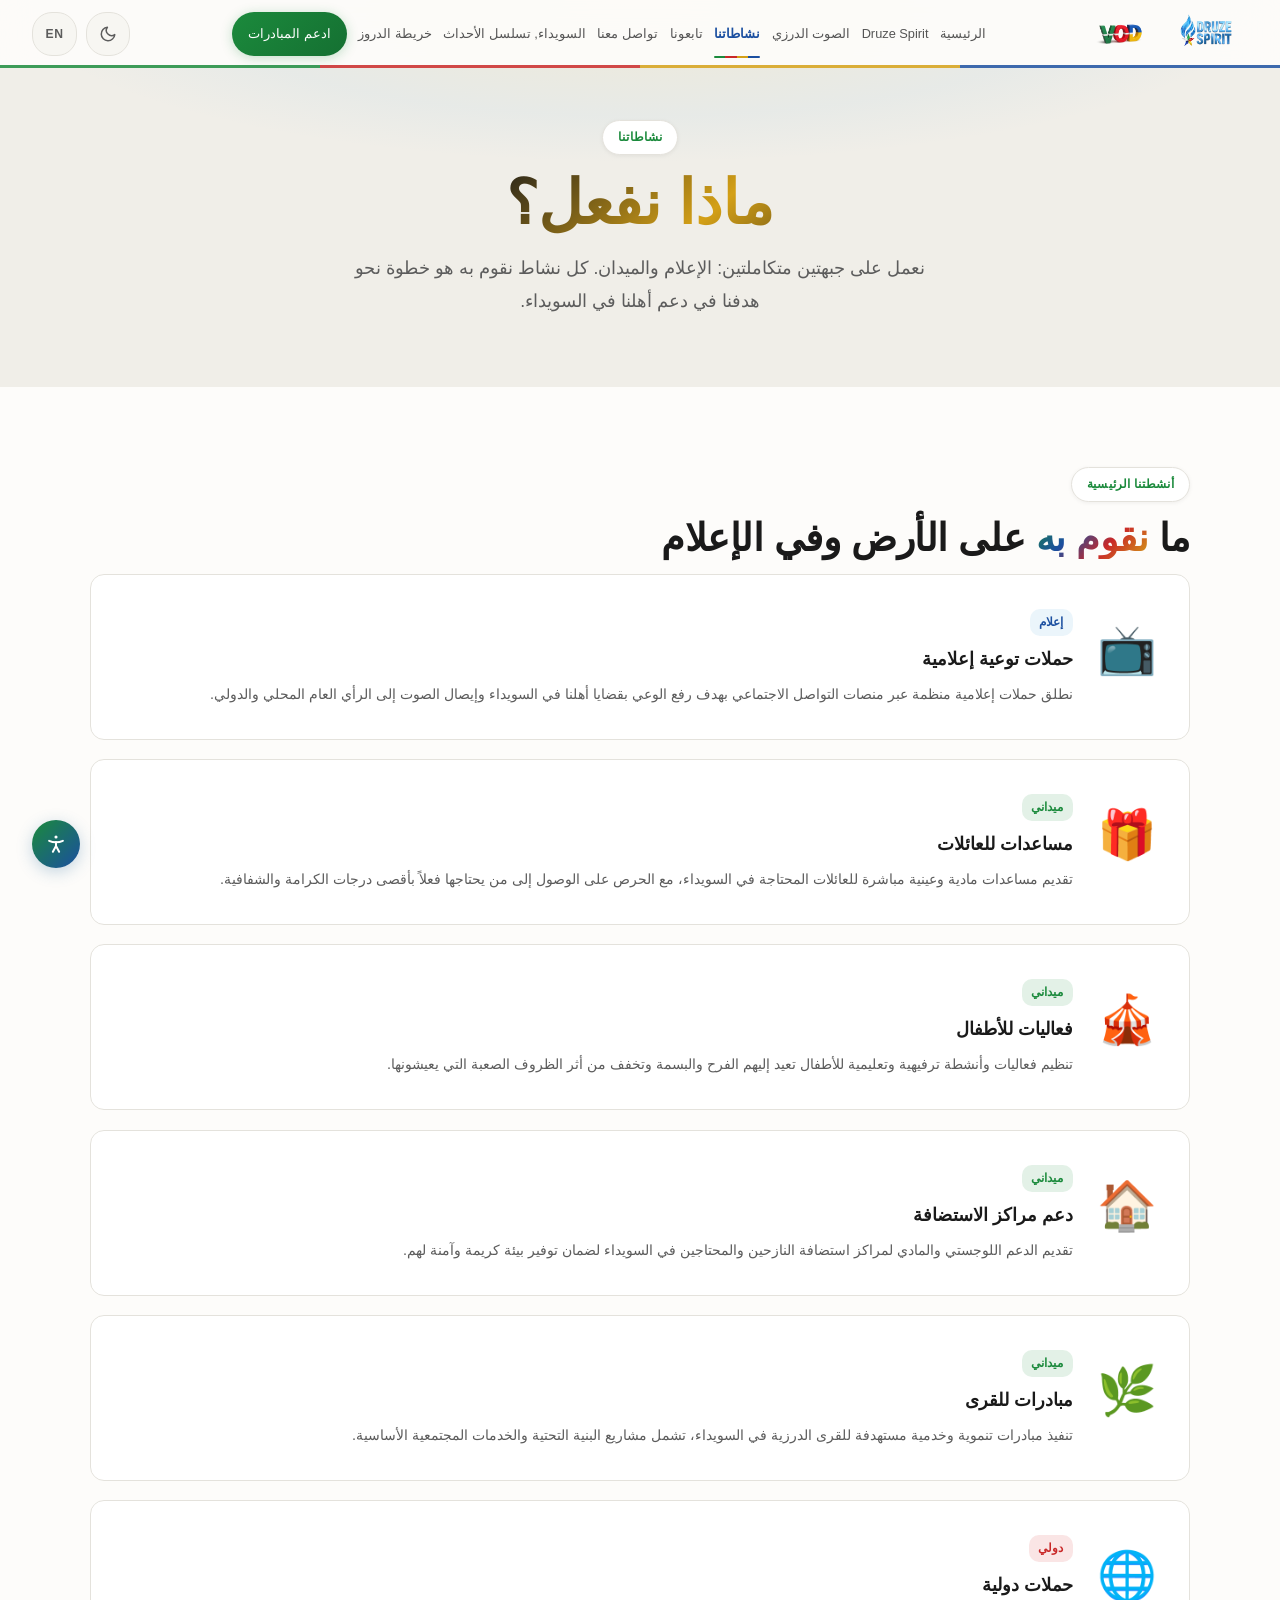
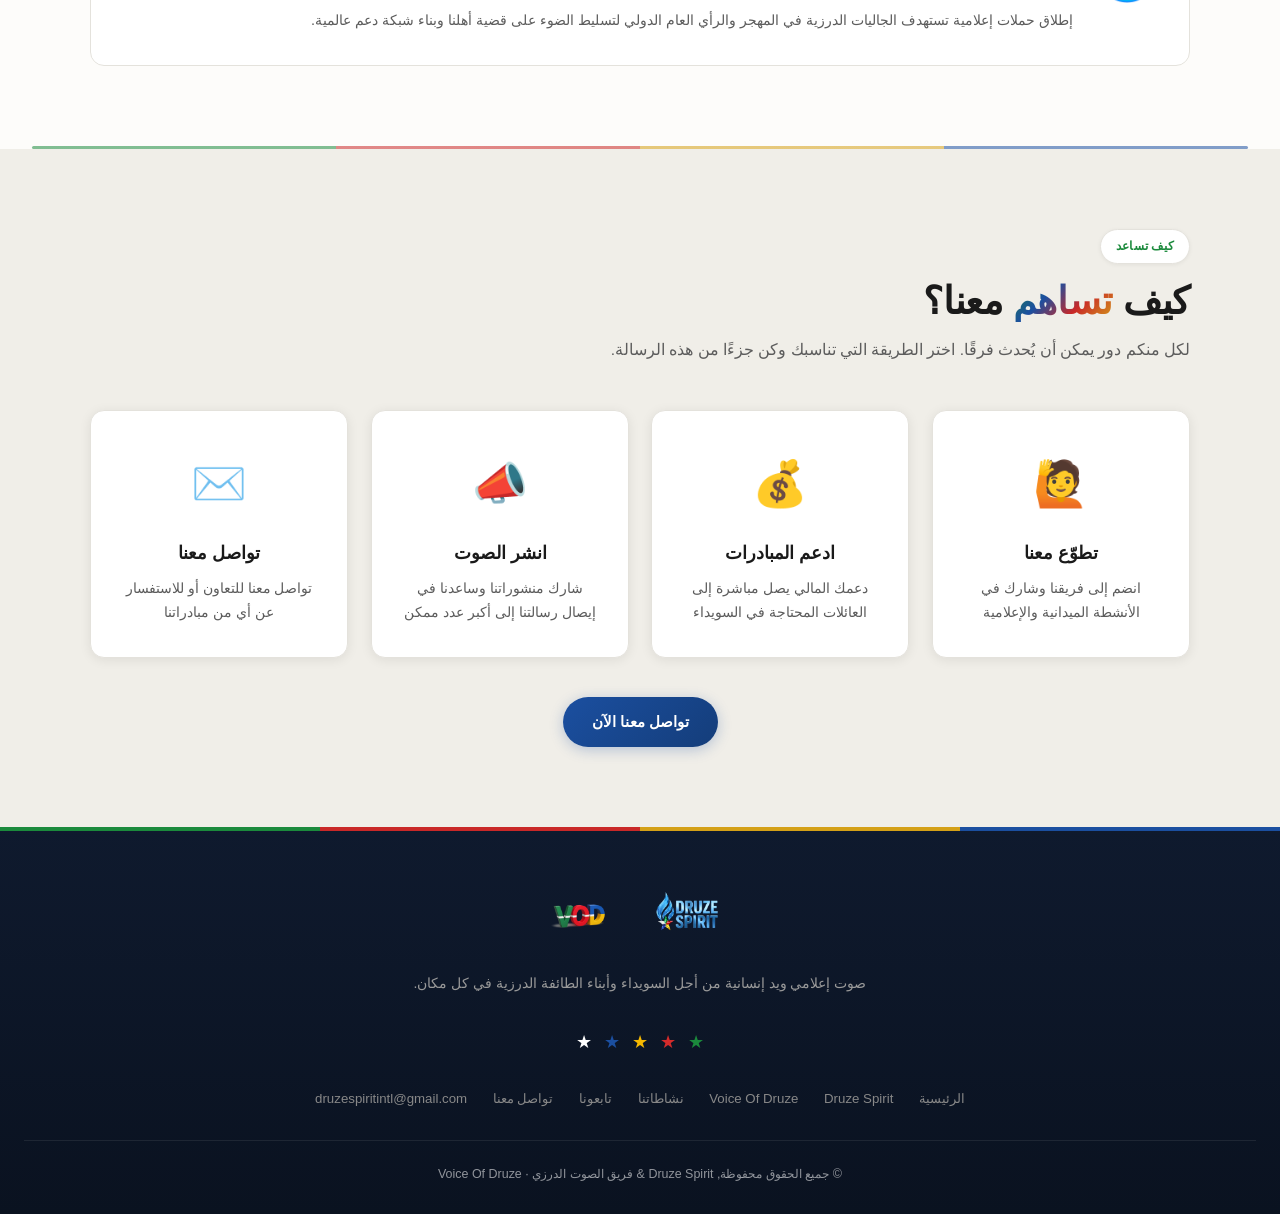
==== commit d13d21e7: "Apply Druze star design system and add dark mode across the site. Unify colors, typography accents, " ====
--- a/activities.html
+++ b/activities.html
@@ -22,6 +22,7 @@
 <link rel="preconnect" href="https://fonts.gstatic.com" crossorigin>
 <link rel="stylesheet" href="https://fonts.googleapis.com/css2?family=Cairo:wght@600;700;800;900&family=IBM+Plex+Sans+Arabic:wght@400;500;600;700&display=swap">
 <link rel="stylesheet" href="style.css">
+<script src="theme.js"></script>
 <style>
 .page-hero.act-hero { background: var(--bg3); }
 .page-hero.act-hero .bg-glow { background: radial-gradient(ellipse 70% 60% at 50% 0%, rgba(245,184,0,.08) 0, rgba(90,171,220,.06) 50%, transparent 70%); }
@@ -228,7 +229,7 @@
   ham.setAttribute('aria-expanded', open);
   mob.setAttribute('aria-hidden', !open);
 });
-document.addEventListener('click', e => { if (!ham.contains(e.target) && !mob.contains(e.target) && e.target.id !== 'lang-toggle') { ham.classList.remove('open'); mob.classList.remove('open'); ham.setAttribute('aria-expanded','false'); mob.setAttribute('aria-hidden','true'); } });
+document.addEventListener('click', e => { if (!ham.contains(e.target) && !mob.contains(e.target) && e.target.id !== 'lang-toggle' && e.target.id !== 'theme-toggle' && !e.target.closest('#theme-toggle')) { ham.classList.remove('open'); mob.classList.remove('open'); ham.setAttribute('aria-expanded','false'); mob.setAttribute('aria-hidden','true'); } });
 const navEl = document.querySelector('nav');
 window.addEventListener('scroll', () => { navEl.classList.toggle('scrolled', window.scrollY > 20); }, { passive: true });
 const io = new IntersectionObserver(entries => {
--- a/style.css
+++ b/style.css
@@ -2,29 +2,73 @@
    Cairo (headings) + IBM Plex Sans Arabic (body) */
 
 /* ══════════════════════════════════════════════════
-   DESIGN TOKENS, Light European Humanitarian Theme
+   DESIGN TOKENS — Druze Star Palette
+   Green · Red · Yellow · Blue on warm white
    ══════════════════════════════════════════════════ */
 :root {
-  /* Colors */
-  --bg:  #ffffff;
-  --bg2: #f8f8f6;
-  --bg3: #f4f4f1;
-  --ds-blue:   #2d6fa3;
-  --ds-dark:   #1e5a8a;
-  --ds-glow:   rgba(45,111,163,0.12);
-  --vod-green: #2a7a4b;
-  --vod-red:   #c0392b;
-  --vod-blue:  #1b4fa0;
-  --vod-yellow:#d4a017;
-  --text:      #1a1a1a;
-  --muted:     #6b6b6b;
-  --glass:     rgba(255,255,255,0.9);
+  /* ── Star colors (official Druze flag / Magen Druze) ── */
+  --star-green:  #1B8A3C;
+  --star-red:    #C92828;
+  --star-yellow: #D4A017;
+  --star-blue:   #1B4FA0;
+  --star-white:  #FFFFFF;
+
+  /* Semantic aliases (backward-compatible) */
+  --ds-blue:   var(--star-blue);
+  --ds-dark:   #143D7A;
+  --ds-glow:   rgba(27, 79, 160, 0.12);
+  --vod-green: var(--star-green);
+  --vod-red:   var(--star-red);
+  --vod-blue:  var(--star-blue);
+  --vod-yellow:var(--star-yellow);
+
+  /* Surfaces */
+  --bg:  #FDFCFA;
+  --bg2: #F7F6F2;
+  --bg3: #F0EEE8;
+  --surface:     #FFFFFF;
+  --surface-alt: #FFFFFF;
+  --text:      #1A1A1A;
+  --muted:     #5C5C5C;
+  --glass:     rgba(255,255,255,0.92);
   --glass-strong: #ffffff;
-  --border:       #e8e8e8;
-  --border-hover: rgba(45,111,163,0.25);
-  --hover:        rgba(45,111,163,0.04);
-  --r:    12px;
+  --border:       #E4E2DC;
+  --border-hover: rgba(27, 79, 160, 0.22);
+  --hover:        rgba(27, 138, 60, 0.05);
+
+  /* Star tints (backgrounds & badges) */
+  --tint-green:  rgba(27, 138, 60, 0.08);
+  --tint-red:    rgba(201, 40, 40, 0.07);
+  --tint-yellow: rgba(212, 160, 23, 0.10);
+  --tint-blue:   rgba(27, 79, 160, 0.08);
+
+  /* Four-color stripe gradient (reused across UI) */
+  --star-stripe: linear-gradient(
+    90deg,
+    var(--star-green) 0%,   var(--star-green) 25%,
+    var(--star-red)   25%,  var(--star-red)   50%,
+    var(--star-yellow) 50%, var(--star-yellow) 75%,
+    var(--star-blue)  75%,  var(--star-blue)  100%
+  );
+  --star-stripe-v: linear-gradient(
+    180deg,
+    var(--star-green) 0%,   var(--star-green) 25%,
+    var(--star-red)   25%,  var(--star-red)   50%,
+    var(--star-yellow) 50%, var(--star-yellow) 75%,
+    var(--star-blue)  75%,  var(--star-blue)  100%
+  );
+  --star-gradient-text: linear-gradient(
+    135deg,
+    var(--star-green) 0%,
+    var(--star-blue)  35%,
+    var(--star-red)   65%,
+    var(--star-yellow) 100%
+  );
+
+  --r:    14px;
   --r-sm:  8px;
+  --nav-h: 68px;
+  --touch-min: 44px;
 
   /* ── Typography ─────────────────────────────────
      Pairing: Cairo (headings) + IBM Plex Sans Arabic (body)
@@ -81,6 +125,10 @@
   overflow-x: hidden;
   -webkit-font-smoothing: antialiased;
   -moz-osx-font-smoothing: grayscale;
+  background-image:
+    radial-gradient(ellipse 80% 50% at 100% 0%, var(--tint-green) 0%, transparent 55%),
+    radial-gradient(ellipse 60% 45% at 0% 100%, var(--tint-blue) 0%, transparent 50%),
+    radial-gradient(ellipse 40% 30% at 50% 50%, var(--tint-yellow) 0%, transparent 60%);
 }
 ::-webkit-scrollbar { width: 5px; }
 ::-webkit-scrollbar-track { background: var(--bg2); }
@@ -104,11 +152,11 @@
   top: 0;
   inset-inline: 0;
   z-index: 1000;
-  background: rgba(255,255,255,0.94);
-  backdrop-filter: blur(20px) saturate(1.2);
-  -webkit-backdrop-filter: blur(20px) saturate(1.2);
-  border-bottom: 1px solid var(--border);
-  height: 68px;
+  background: rgba(253, 252, 250, 0.94);
+  backdrop-filter: blur(20px) saturate(1.3);
+  -webkit-backdrop-filter: blur(20px) saturate(1.3);
+  border-bottom: none;
+  height: var(--nav-h);
   display: flex;
   align-items: center;
   justify-content: space-between;
@@ -116,9 +164,18 @@
   transition: background var(--dur-base) var(--ease-out),
               box-shadow var(--dur-base) var(--ease-out);
 }
+nav::after {
+  content: '';
+  position: absolute;
+  bottom: 0;
+  inset-inline: 0;
+  height: 3px;
+  background: var(--star-stripe);
+  opacity: 0.85;
+}
 nav.scrolled {
-  background: rgba(255,255,255,0.98);
-  box-shadow: 0 2px 16px rgba(0,0,0,0.08);
+  background: rgba(253, 252, 250, 0.98);
+  box-shadow: 0 4px 24px rgba(27, 79, 160, 0.08);
 }
 
 .social-btn {
@@ -189,6 +246,10 @@
   font-weight: 500;
   white-space: nowrap;
   position: relative;
+  cursor: pointer;
+  min-height: var(--touch-min);
+  display: inline-flex;
+  align-items: center;
   transition: color var(--dur-fast) var(--ease-out);
 }
 .nav-links a::after {
@@ -197,33 +258,34 @@
   bottom: -2px;
   left: 0; right: 0;
   height: 2px;
-  background: var(--ds-blue);
+  background: var(--star-stripe);
   border-radius: 1px;
   transform: scaleX(0);
   transform-origin: center;
   transition: transform var(--dur-base) var(--ease-out);
 }
-.nav-links a:hover { color: var(--ds-blue); }
-.nav-links a.active { color: var(--ds-blue); }
+.nav-links a:hover { color: var(--star-blue); }
+.nav-links a.active { color: var(--star-blue); font-weight: 700; }
 .nav-links a:hover::after,
 .nav-links a.active::after { transform: scaleX(1); }
 .nav-links .cta::after { display: none; }
 
 .nav-links .cta {
-  background: var(--vod-green);
+  background: linear-gradient(135deg, var(--star-green) 0%, #157032 100%);
   color: #fff !important;
-  padding: .35rem .85rem;
-  border-radius: 20px;
+  padding: .4rem 1rem;
+  border-radius: 24px;
   font-size: .8rem;
+  box-shadow: 0 2px 12px rgba(27, 138, 60, 0.25);
   transition: box-shadow var(--dur-base) var(--ease-out),
               transform var(--dur-fast) var(--ease-out),
               background var(--dur-base) var(--ease-out);
 }
 @media (hover: hover) and (pointer: fine) {
   .nav-links .cta:hover {
-    background: #1e5c38;
-    box-shadow: 0 4px 14px rgba(42,122,75,0.28);
-    transform: translateY(-1px);
+    background: linear-gradient(135deg, #157032 0%, #0f5928 100%);
+    box-shadow: 0 6px 20px rgba(27, 138, 60, 0.32);
+    transform: translateY(-2px);
   }
 }
 .nav-links .cta:active { transform: scale(0.96); }
@@ -232,11 +294,15 @@
 .hamburger {
   display: none;
   flex-direction: column;
+  align-items: center;
+  justify-content: center;
   gap: 5px;
   cursor: pointer;
   background: none;
   border: none;
-  padding: 6px;
+  min-width: var(--touch-min);
+  min-height: var(--touch-min);
+  padding: 0;
 }
 .hamburger span {
   display: block;
@@ -255,10 +321,10 @@
 .mobile-menu {
   display: none;
   position: fixed;
-  top: 68px;
+  top: var(--nav-h);
   inset-inline: 0;
   z-index: 999;
-  background: #ffffff;
+  background: var(--surface);
   border-bottom: 1px solid var(--border);
   box-shadow: 0 8px 24px rgba(0,0,0,0.08);
   padding: 1.2rem 1.5rem;
@@ -280,8 +346,12 @@
   text-decoration: none;
   font-size: .98rem;
   font-weight: 500;
+  min-height: var(--touch-min);
+  display: flex;
+  align-items: center;
   padding: .8rem 0;
   border-bottom: 1px solid var(--border);
+  cursor: pointer;
   transition: color var(--dur-fast) var(--ease-out),
               padding-right var(--dur-base) var(--ease-out);
 }
@@ -302,6 +372,9 @@
   text-align: center;
   position: relative;
   overflow: hidden;
+  background:
+    radial-gradient(ellipse 60% 50% at 50% 0%, var(--tint-blue) 0%, transparent 65%),
+    linear-gradient(180deg, var(--bg) 0%, var(--bg2) 100%);
 }
 .page-hero .bg-glow { position: absolute; inset: 0; pointer-events: none; }
 .page-hero-content { position: relative; z-index: 1; max-width: 720px; margin: 0 auto; }
@@ -332,23 +405,30 @@
   overflow: hidden;
   padding: 130px 1.5rem 80px;
   text-align: center;
-  background: linear-gradient(160deg, #ffffff 0%, #edf4fa 55%, #eef6f1 100%);
+  background:
+    radial-gradient(ellipse 70% 55% at 15% 20%, rgba(27, 138, 60, 0.09) 0%, transparent 60%),
+    radial-gradient(ellipse 60% 50% at 85% 25%, rgba(201, 40, 40, 0.06) 0%, transparent 55%),
+    radial-gradient(ellipse 55% 45% at 75% 85%, rgba(212, 160, 23, 0.08) 0%, transparent 55%),
+    radial-gradient(ellipse 65% 50% at 10% 80%, rgba(27, 79, 160, 0.09) 0%, transparent 60%),
+    linear-gradient(165deg, #FDFCFA 0%, #F5F8FC 45%, #F4FAF6 100%);
 }
 .hero-bg {
   position: absolute;
   inset: 0;
   background:
-    radial-gradient(ellipse 55% 45% at 20% 25%, rgba(45,111,163,0.07) 0, transparent 65%),
-    radial-gradient(ellipse 55% 45% at 80% 75%, rgba(42,122,75,0.05) 0, transparent 65%);
+    radial-gradient(ellipse 55% 45% at 20% 25%, rgba(27, 138, 60, 0.06) 0, transparent 65%),
+    radial-gradient(ellipse 55% 45% at 80% 75%, rgba(27, 79, 160, 0.06) 0, transparent 65%);
+  pointer-events: none;
 }
 .floating-stars { position: absolute; inset: 0; pointer-events: none; overflow: hidden; }
 .fs {
   position: absolute;
   animation: float var(--d, 6s) var(--ease-in-out) infinite;
   animation-delay: var(--delay, 0s);
-  opacity: .10;
+  opacity: .18;
   font-size: var(--fs, 1.2rem);
   will-change: transform;
+  filter: drop-shadow(0 1px 3px rgba(0,0,0,0.08));
 }
 @keyframes float {
   0%, 100% { transform: translateY(0) rotate(0deg) scale(1); }
@@ -361,26 +441,32 @@
   display: inline-flex;
   align-items: center;
   gap: .4rem;
-  background: rgba(45,111,163,0.07);
-  border: 1px solid rgba(45,111,163,0.2);
+  background: var(--surface);
+  border: 1px solid var(--border);
   border-radius: 30px;
-  padding: .35rem 1.1rem;
+  padding: .4rem 1.2rem;
   font-size: .82rem;
-  color: var(--ds-blue);
+  color: var(--star-blue);
   margin-bottom: 1.5rem;
-  transition: border-color var(--dur-base) var(--ease-out),
-              background var(--dur-base) var(--ease-out);
-}
-@media (hover: hover) and (pointer: fine) {
-  .badge:hover { border-color: rgba(45,111,163,0.35); background: rgba(45,111,163,0.1); }
-}
-
+  letter-spacing: .01em;
+  box-shadow: var(--shadow-sm);
+  position: relative;
+  overflow: hidden;
+}
+.badge::before {
+  content: '';
+  position: absolute;
+  inset-inline: 0;
+  top: 0;
+  height: 2px;
+  background: var(--star-stripe);
+}
 .hero-title {
   font-size: clamp(2.6rem, 7vw, 5rem);
   font-weight: 900;
   line-height: var(--lh-tight);
   margin-bottom: .9rem;
-  background: linear-gradient(140deg, var(--text) 20%, var(--ds-blue) 55%, var(--text) 90%);
+  background: var(--star-gradient-text);
   -webkit-background-clip: text;
   -webkit-text-fill-color: transparent;
   background-clip: text;
@@ -437,45 +523,47 @@
 .btn:active { transform: scale(0.96) !important; }
 
 .btn-p {
-  background: var(--ds-blue);
+  background: linear-gradient(135deg, var(--star-blue) 0%, var(--ds-dark) 100%);
   color: #fff;
-  box-shadow: 0 2px 10px rgba(45,111,163,0.22);
+  box-shadow: 0 3px 14px rgba(27, 79, 160, 0.28);
 }
 @media (hover: hover) and (pointer: fine) {
   .btn-p:hover {
-    background: var(--ds-dark);
-    box-shadow: 0 5px 18px rgba(45,111,163,0.32);
+    background: linear-gradient(135deg, var(--ds-dark) 0%, #0f2d5c 100%);
+    box-shadow: 0 6px 22px rgba(27, 79, 160, 0.38);
     transform: translateY(-2px);
   }
 }
 
 .btn-g {
-  background: var(--vod-green);
+  background: linear-gradient(135deg, var(--star-green) 0%, #157032 100%);
   color: #fff;
-  box-shadow: 0 2px 10px rgba(42,122,75,0.22);
+  box-shadow: 0 3px 14px rgba(27, 138, 60, 0.28);
 }
 @media (hover: hover) and (pointer: fine) {
   .btn-g:hover {
-    background: #1e5c38;
-    box-shadow: 0 5px 18px rgba(42,122,75,0.32);
+    background: linear-gradient(135deg, #157032 0%, #0f5928 100%);
+    box-shadow: 0 6px 22px rgba(27, 138, 60, 0.38);
     transform: translateY(-2px);
   }
 }
 
 .btn-o {
-  background: transparent;
+  background: var(--surface);
   color: var(--text);
   border: 1.5px solid var(--border);
   transition: transform var(--dur-fast) var(--ease-out),
               border-color var(--dur-base) var(--ease-out),
               color var(--dur-fast) var(--ease-out),
-              background var(--dur-base) var(--ease-out);
+              background var(--dur-base) var(--ease-out),
+              box-shadow var(--dur-base) var(--ease-out);
 }
 @media (hover: hover) and (pointer: fine) {
   .btn-o:hover {
-    border-color: var(--ds-blue);
-    color: var(--ds-blue);
-    background: rgba(45,111,163,0.05);
+    border-color: var(--star-blue);
+    color: var(--star-blue);
+    background: var(--tint-blue);
+    box-shadow: 0 4px 16px rgba(27, 79, 160, 0.12);
   }
 }
 
@@ -485,17 +573,20 @@
 section { padding: 80px 1.5rem; }
 .container { max-width: 1100px; margin: 0 auto; }
 .divider {
-  height: 1px;
-  background: var(--border);
-  margin: 0 1.5rem;
+  height: 3px;
+  background: var(--star-stripe);
+  margin: 0 2rem;
+  border-radius: 2px;
+  opacity: 0.55;
 }
 .glow-line {
-  height: 1px;
-  background: linear-gradient(90deg, transparent, var(--ds-blue), transparent);
-  opacity: .25;
+  height: 2px;
+  background: var(--star-stripe);
+  opacity: .45;
   margin: 2.5rem 0;
-}
-.glow-line.g { background: linear-gradient(90deg, transparent, var(--vod-green), transparent); }
+  border-radius: 1px;
+}
+.glow-line.g { opacity: .55; }
 
 /* ══════════════════════════════════════════════════
    SCROLL-IN ANIMATIONS
@@ -525,14 +616,16 @@
   display: inline-flex;
   align-items: center;
   gap: .35rem;
-  background: rgba(45,111,163,0.07);
-  border: 1px solid rgba(45,111,163,0.18);
+  background: var(--surface);
+  border: 1px solid var(--border);
   border-radius: 20px;
-  padding: .28rem .9rem;
+  padding: .32rem .95rem;
   font-size: .78rem;
-  color: var(--ds-blue);
+  font-weight: 600;
+  color: var(--star-green);
   margin-bottom: .8rem;
   letter-spacing: .01em;
+  box-shadow: var(--shadow-sm);
 }
 .section-title {
   font-size: clamp(1.7rem, 4vw, 2.4rem);
@@ -542,8 +635,13 @@
   color: var(--text);
   letter-spacing: -.01em;
 }
-.section-title span { color: var(--ds-blue); }
-.section-title .g   { color: var(--vod-green); }
+.section-title span {
+  background: var(--star-gradient-text);
+  -webkit-background-clip: text;
+  -webkit-text-fill-color: transparent;
+  background-clip: text;
+}
+.section-title .g { color: var(--star-green); -webkit-text-fill-color: var(--star-green); background: none; }
 .section-desc {
   color: var(--muted);
   font-size: .97rem;
@@ -561,7 +659,7 @@
    CARDS, clean white with subtle shadow
    ══════════════════════════════════════════════════ */
 .card {
-  background: #ffffff;
+  background: var(--surface);
   border: 1px solid var(--border);
   border-radius: var(--r);
   padding: 1.8rem;
@@ -574,8 +672,8 @@
 @media (hover: hover) and (pointer: fine) {
   .card:hover {
     transform: translateY(-4px);
-    border-color: rgba(45,111,163,0.2);
-    box-shadow: var(--shadow-lg);
+    border-color: rgba(27, 79, 160, 0.18);
+    box-shadow: 0 8px 32px rgba(27, 79, 160, 0.10);
   }
 }
 
@@ -583,7 +681,7 @@
    ARM CARDS
    ══════════════════════════════════════════════════ */
 .arm-card {
-  background: #ffffff;
+  background: var(--surface);
   border: 1px solid var(--border);
   border-radius: var(--r);
   padding: 2rem;
@@ -594,22 +692,26 @@
               box-shadow var(--dur-base) var(--ease-out);
   will-change: transform;
 }
+.arm-card.blue::before { background: var(--star-blue); }
+.arm-card.green::before { background: var(--star-green); }
+.arm-card.red::before { background: var(--star-red); }
+.arm-card.yellow::before { background: var(--star-yellow); }
 .arm-card::before {
   content: '';
   position: absolute;
   top: 0;
   inset-inline: 0;
-  height: 3px;
-}
-.arm-card.blue::before { background: var(--ds-blue); }
-.arm-card.green::before { background: var(--vod-green); }
+  height: 4px;
+}
 @media (hover: hover) and (pointer: fine) {
   .arm-card:hover {
     transform: translateY(-5px);
     box-shadow: var(--shadow-lg);
   }
 }
-.arm-icon  { font-size: 2rem; margin-bottom: .8rem; display: block; }
+.arm-icon  { font-size: 1.4rem; margin-bottom: .8rem; display: flex; align-items: center; justify-content: center; width: 2.8rem; height: 2.8rem; border-radius: 50%; }
+.arm-card.blue .arm-icon { background: var(--tint-blue); color: var(--star-blue); }
+.arm-card.green .arm-icon { background: var(--tint-green); color: var(--star-green); }
 .arm-title { font-size: 1.2rem; font-weight: 800; margin-bottom: .35rem; }
 .arm-sub   { font-size: .82rem; color: var(--muted); margin-bottom: .8rem; }
 .arm-desc  { font-size: .93rem; color: var(--muted); line-height: 1.75; }
@@ -626,7 +728,7 @@
 }
 
 .feat-card {
-  background: #ffffff;
+  background: var(--surface);
   border: 1px solid var(--border);
   border-radius: var(--r);
   padding: 1.6rem;
@@ -669,7 +771,7 @@
 }
 
 .vod-card {
-  background: #ffffff;
+  background: var(--surface);
   border: 1px solid var(--border);
   border-radius: var(--r);
   padding: 1.6rem;
@@ -709,14 +811,14 @@
    MISSION
    ══════════════════════════════════════════════════ */
 .mbox {
-  background: #ffffff;
+  background: var(--surface);
   border: 1px solid var(--border);
   border-radius: var(--r);
   padding: 2rem;
   box-shadow: var(--shadow);
 }
-.mbox.bl { border-top: 3px solid var(--ds-blue); }
-.mbox.yl { border-top: 3px solid var(--vod-yellow); }
+.mbox.bl { border-top: 4px solid var(--star-blue); }
+.mbox.yl { border-top: 4px solid var(--star-yellow); }
 .mlabel {
   font-size: .72rem;
   font-weight: 800;
@@ -728,7 +830,7 @@
   align-items: center;
   gap: .35rem;
 }
-.mlabel.y { color: #7a5900; }
+.mlabel.y { color: #8A6500; }
 .mtext { font-size: 1rem; line-height: 1.8; color: var(--text); }
 
 .why-list { list-style: none; margin-top: 1.5rem; display: flex; flex-direction: column; gap: .75rem; }
@@ -741,7 +843,13 @@
   transition: color var(--dur-fast) var(--ease-out),
               transform var(--dur-base) var(--ease-out);
 }
-.why-list li::before { content: '✅'; flex-shrink: 0; }
+.why-list li::before {
+  content: '★';
+  flex-shrink: 0;
+  color: var(--star-green);
+  font-size: .75rem;
+  margin-top: .25rem;
+}
 @media (hover: hover) and (pointer: fine) {
   .why-list li:hover { color: var(--text); transform: translateX(-3px); }
 }
@@ -750,7 +858,7 @@
    ACTIVITIES
    ══════════════════════════════════════════════════ */
 .act-card {
-  background: #ffffff;
+  background: var(--surface);
   border: 1px solid var(--border);
   border-radius: var(--r);
   padding: 1.8rem 1.4rem;
@@ -776,7 +884,7 @@
    HELP CARDS
    ══════════════════════════════════════════════════ */
 .help-card {
-  background: #ffffff;
+  background: var(--surface);
   border: 1px solid var(--border);
   border-radius: var(--r);
   padding: 2rem;
@@ -804,7 +912,7 @@
    ══════════════════════════════════════════════════ */
 .tr-items { display: flex; flex-wrap: wrap; gap: 1.4rem; justify-content: center; margin-top: 2rem; }
 .tr-item {
-  background: #ffffff;
+  background: var(--surface);
   border: 1px solid var(--border);
   border-radius: var(--r);
   padding: 1.6rem 2rem;
@@ -838,7 +946,7 @@
   margin-top: 2rem;
 }
 .soc-card {
-  background: #ffffff;
+  background: var(--surface);
   border: 1px solid var(--border);
   border-radius: var(--r);
   padding: 2rem;
@@ -918,7 +1026,7 @@
 
 .c-info { display: flex; flex-direction: column; gap: 1.4rem; }
 .email-box {
-  background: #ffffff;
+  background: var(--surface);
   border: 1px solid var(--border);
   border-radius: var(--r);
   padding: 1.4rem;
@@ -949,7 +1057,7 @@
 .email-link:hover { opacity: .75; text-decoration: underline; }
 
 .social-links-box {
-  background: #ffffff;
+  background: var(--surface);
   border: 1px solid var(--border);
   border-radius: var(--r);
   padding: 1.4rem;
@@ -973,7 +1081,7 @@
 .sl-item.vod-l:hover { color: var(--vod-green); }
 
 .c-form {
-  background: #ffffff;
+  background: var(--surface);
   border: 1px solid var(--border);
   border-radius: var(--r);
   padding: 2rem;
@@ -998,10 +1106,10 @@
 }
 .fg input:focus, .fg select:focus, .fg textarea:focus {
   border-color: var(--ds-blue);
-  background: #ffffff;
+  background: var(--surface);
   box-shadow: 0 0 0 3px rgba(45,111,163,0.12);
 }
-.fg select option { background: #ffffff; color: var(--text); }
+.fg select option { background: var(--surface); color: var(--text); }
 .fg textarea { height: 115px; resize: vertical; }
 .form-row { display: grid; grid-template-columns: 1fr 1fr; gap: 1rem; }
 @media (max-width: 500px) { .form-row { grid-template-columns: 1fr; } }
@@ -1069,9 +1177,18 @@
    FOOTER, dark for contrast
    ══════════════════════════════════════════════════ */
 footer {
-  background: #1a1a1a;
+  background: linear-gradient(180deg, #0F1A2E 0%, #0A1220 100%);
   padding: 3rem 1.5rem 1.8rem;
   text-align: center;
+  position: relative;
+}
+footer::before {
+  content: '';
+  position: absolute;
+  top: 0;
+  inset-inline: 0;
+  height: 4px;
+  background: var(--star-stripe);
 }
 .ft-logo {
   font-size: 1.45rem;
@@ -1083,9 +1200,9 @@
 }
 .ft-logo:hover  { opacity: .75; }
 .ft-logo:active { opacity: .5; }
-.ft-logo .ds  { color: #5aabdc; }
-.ft-logo .vod { color: #4caf70; }
-.ft-logo .sep { color: #666; margin: 0 .4rem; }
+.ft-logo .ds  { color: #6BA3E8; }
+.ft-logo .vod { color: #4CD980; }
+.ft-logo .sep { color: #555; margin: 0 .4rem; }
 .ft-desc {
   color: #999;
   font-size: .88rem;
@@ -1105,6 +1222,11 @@
   transition: transform var(--dur-base) var(--ease-out);
   cursor: default;
 }
+.ft-stars span:nth-child(1) { color: var(--star-green); }
+.ft-stars span:nth-child(2) { color: var(--star-red); }
+.ft-stars span:nth-child(3) { color: var(--star-yellow); }
+.ft-stars span:nth-child(4) { color: var(--star-blue); }
+.ft-stars span:nth-child(5) { color: rgba(255,255,255,0.85); }
 @media (hover: hover) and (pointer: fine) {
   .ft-stars span:hover { transform: scale(1.4) rotate(36deg); }
 }
@@ -1115,11 +1237,11 @@
   font-size: .83rem;
   transition: color var(--dur-fast) var(--ease-out);
 }
-.ft-links a:hover { color: #5aabdc; }
+.ft-links a:hover { color: #6BA3E8; }
 .ft-copy {
   color: rgba(255,255,255,.55);
   font-size: .78rem;
-  border-top: 1px solid #333;
+  border-top: 1px solid rgba(255,255,255,0.08);
   padding-top: 1.4rem;
 }
 
@@ -1134,7 +1256,7 @@
   width: 48px;
   height: 48px;
   border-radius: 50%;
-  background: var(--ds-blue);
+  background: linear-gradient(135deg, var(--star-blue), var(--star-green));
   color: #fff;
   border: none;
   cursor: pointer;
@@ -1172,7 +1294,7 @@
   width: 48px;
   height: 48px;
   border-radius: 50%;
-  background: var(--ds-blue);
+  background: linear-gradient(135deg, var(--star-green), var(--star-blue));
   color: #fff;
   border: none;
   cursor: pointer;
@@ -1210,7 +1332,9 @@
   font-family: var(--font-body);
   font-size: .76rem;
   font-weight: 700;
-  padding: .28rem .78rem;
+  min-width: var(--touch-min);
+  min-height: var(--touch-min);
+  padding: 0 .78rem;
   cursor: pointer;
   letter-spacing: .06em;
   white-space: nowrap;
@@ -1229,6 +1353,45 @@
 }
 #lang-toggle:active { transform: scale(0.92); }
 
+/* Theme toggle (injected by shared.js) */
+.theme-toggle {
+  background: var(--bg2);
+  border: 1px solid var(--border);
+  border-radius: 20px;
+  color: var(--muted);
+  font-family: var(--font-body);
+  min-width: var(--touch-min);
+  min-height: var(--touch-min);
+  padding: 0;
+  cursor: pointer;
+  display: inline-flex;
+  align-items: center;
+  justify-content: center;
+  flex-shrink: 0;
+  transition: color var(--dur-fast) var(--ease-out),
+              border-color var(--dur-base) var(--ease-out),
+              background var(--dur-base) var(--ease-out),
+              transform var(--dur-fast) var(--ease-out);
+}
+.theme-toggle svg { display: block; }
+@media (hover: hover) and (pointer: fine) {
+  .theme-toggle:hover {
+    color: var(--star-yellow);
+    border-color: rgba(212, 160, 23, 0.45);
+    background: var(--tint-yellow);
+  }
+}
+.theme-toggle:active { transform: scale(0.92); }
+.theme-toggle:focus-visible {
+  outline: 3px solid var(--star-blue);
+  outline-offset: 3px;
+}
+html.theme-dark .theme-toggle[aria-pressed="true"] {
+  color: var(--star-yellow);
+  border-color: rgba(240, 192, 64, 0.35);
+  background: var(--tint-yellow);
+}
+
 /* ══════════════════════════════════════════════════
    STATS COUNTER SECTION
    ══════════════════════════════════════════════════ */
@@ -1236,6 +1399,16 @@
   background: var(--bg2);
   padding: 70px 1.5rem;
   text-align: center;
+  position: relative;
+}
+.stats-section::before {
+  content: '';
+  position: absolute;
+  top: 0;
+  inset-inline: 0;
+  height: 3px;
+  background: var(--star-stripe);
+  opacity: 0.45;
 }
 .stats-grid {
   display: grid;
@@ -1248,7 +1421,7 @@
   .stats-grid { grid-template-columns: 1fr; gap: 1.1rem; }
 }
 .stat-counter {
-  background: #ffffff;
+  background: var(--surface);
   border: 1px solid var(--border);
   border-radius: var(--r);
   padding: 2rem 1.4rem;
@@ -1263,11 +1436,16 @@
   content: '';
   position: absolute;
   top: 0; inset-inline: 0;
-  height: 3px;
-  background: var(--ds-blue);
-  opacity: .5;
+  height: 4px;
+  opacity: .7;
   transition: opacity var(--dur-base) var(--ease-out);
 }
+.stat-counter:nth-child(1)::before { background: var(--star-green); }
+.stat-counter:nth-child(2)::before { background: var(--star-blue); }
+.stat-counter:nth-child(3)::before { background: var(--star-red); }
+.stat-counter:nth-child(1) .stat-number { color: var(--star-green); }
+.stat-counter:nth-child(2) .stat-number { color: var(--star-blue); }
+.stat-counter:nth-child(3) .stat-number { color: var(--star-red); }
 @media (hover: hover) and (pointer: fine) {
   .stat-counter:hover {
     transform: translateY(-5px);
@@ -1281,7 +1459,6 @@
   font-weight: 900;
   line-height: 1;
   margin-bottom: .5rem;
-  color: var(--ds-blue);
   font-variant-numeric: tabular-nums;
 }
 .stat-label {
@@ -1445,7 +1622,7 @@
   position: absolute;
   bottom: calc(100% + 10px);
   left: 0;
-  background: #fff;
+  background: var(--surface);
   border: 1px solid var(--border);
   border-radius: var(--r);
   box-shadow: var(--shadow-lg);
@@ -1609,3 +1786,263 @@
 }
 html.a11y-no-anim .stag { opacity: 1 !important; transform: none !important; }
 html.a11y-no-anim .fs   { opacity: .08 !important; }
+
+/* ══════════════════════════════════════════════════
+   DARK MODE — Druze Star (manual toggle: html.theme-dark)
+   ══════════════════════════════════════════════════ */
+html.theme-dark {
+  color-scheme: dark;
+
+  --star-green:  #4CD980;
+  --star-red:    #FF6B6B;
+  --star-yellow: #F0C040;
+  --star-blue:   #6BA3E8;
+  --ds-dark:     #4A8FD4;
+
+  --bg:  #0A0F1A;
+  --bg2: #0F1624;
+  --bg3: #151E30;
+  --surface:     #152238;
+  --surface-alt: #1A2A42;
+  --text:  #F0F4FA;
+  --muted: #9AA8BE;
+  --glass: rgba(15, 22, 36, 0.92);
+  --glass-strong: #152238;
+  --border: rgba(255, 255, 255, 0.10);
+  --border-hover: rgba(107, 163, 232, 0.35);
+  --hover: rgba(76, 217, 128, 0.08);
+
+  --tint-green:  rgba(76, 217, 128, 0.12);
+  --tint-red:    rgba(255, 107, 107, 0.10);
+  --tint-yellow: rgba(240, 192, 64, 0.12);
+  --tint-blue:   rgba(107, 163, 232, 0.12);
+
+  --shadow-sm: 0 1px 4px rgba(0, 0, 0, 0.35);
+  --shadow:    0 2px 12px rgba(0, 0, 0, 0.40);
+  --shadow-md: 0 4px 20px rgba(0, 0, 0, 0.45);
+  --shadow-lg: 0 8px 32px rgba(0, 0, 0, 0.50);
+}
+
+html.theme-dark body {
+  background-image:
+    radial-gradient(ellipse 80% 50% at 100% 0%, rgba(27, 138, 60, 0.07) 0%, transparent 55%),
+    radial-gradient(ellipse 60% 45% at 0% 100%, rgba(27, 79, 160, 0.08) 0%, transparent 50%),
+    radial-gradient(ellipse 40% 30% at 50% 50%, rgba(212, 160, 23, 0.04) 0%, transparent 60%);
+}
+
+html.theme-dark nav {
+  background: rgba(10, 15, 26, 0.94);
+}
+html.theme-dark nav.scrolled {
+  background: rgba(10, 15, 26, 0.98);
+  box-shadow: 0 4px 24px rgba(0, 0, 0, 0.45);
+}
+html.theme-dark .nav-links a { color: #B8C4D8; }
+html.theme-dark .mobile-menu {
+  background: var(--bg2);
+  border-bottom-color: var(--border);
+  box-shadow: 0 8px 24px rgba(0, 0, 0, 0.45);
+}
+html.theme-dark .mobile-menu a { color: var(--text); border-color: var(--border); }
+html.theme-dark .hamburger span { background: var(--text); }
+
+html.theme-dark #hero {
+  background:
+    radial-gradient(ellipse 70% 55% at 15% 20%, rgba(76, 217, 128, 0.07) 0%, transparent 60%),
+    radial-gradient(ellipse 60% 50% at 85% 25%, rgba(255, 107, 107, 0.05) 0%, transparent 55%),
+    radial-gradient(ellipse 55% 45% at 75% 85%, rgba(240, 192, 64, 0.06) 0%, transparent 55%),
+    radial-gradient(ellipse 65% 50% at 10% 80%, rgba(107, 163, 232, 0.08) 0%, transparent 60%),
+    linear-gradient(165deg, #0A0F1A 0%, #0F1624 45%, #0D1520 100%);
+}
+html.theme-dark .page-hero {
+  background:
+    radial-gradient(ellipse 60% 50% at 50% 0%, rgba(107, 163, 232, 0.10) 0%, transparent 65%),
+    linear-gradient(180deg, var(--bg) 0%, var(--bg2) 100%);
+}
+html.theme-dark .fs { opacity: 0.22; }
+
+html.theme-dark .badge,
+html.theme-dark .tag {
+  background: var(--surface);
+  border-color: var(--border);
+}
+
+html.theme-dark .btn-o {
+  background: var(--surface);
+  border-color: var(--border);
+  color: var(--text);
+}
+html.theme-dark .btn-o:hover {
+  background: var(--tint-blue);
+}
+
+html.theme-dark .card:hover,
+html.theme-dark .arm-card:hover,
+html.theme-dark .feat-card:hover,
+html.theme-dark .vod-card:hover,
+html.theme-dark .help-card:hover,
+html.theme-dark .act-card:hover,
+html.theme-dark .tr-item:hover,
+html.theme-dark .soc-card:hover {
+  border-color: var(--border-hover);
+  box-shadow: var(--shadow-lg);
+}
+
+html.theme-dark .fg input,
+html.theme-dark .fg select,
+html.theme-dark .fg textarea {
+  background: var(--bg2);
+  color: var(--text);
+  border-color: var(--border);
+}
+html.theme-dark .fg label { color: var(--muted); }
+
+html.theme-dark .notice {
+  background: var(--tint-blue);
+  border-color: rgba(107, 163, 232, 0.25);
+}
+
+html.theme-dark #accessibility-menu {
+  background: var(--surface) !important;
+  border-color: var(--border) !important;
+  color: var(--text) !important;
+  box-shadow: var(--shadow-lg) !important;
+}
+html.theme-dark #accessibility-menu button {
+  color: var(--text) !important;
+}
+html.theme-dark #accessibility-menu .a11y-menu-btn {
+  color: var(--text);
+}
+html.theme-dark .a11y-menu-btn:hover,
+#accessibility-menu .a11y-menu-btn:hover {
+  background: var(--hover);
+}
+#accessibility-menu .a11y-menu-btn {
+  display: block;
+  width: 100%;
+  text-align: right;
+  margin-bottom: 8px;
+  padding: 6px 10px;
+  border: none;
+  background: none;
+  cursor: pointer;
+  font-size: 14px;
+  font-family: var(--font-body);
+  color: inherit;
+  border-radius: 6px;
+  transition: background var(--dur-fast) var(--ease-out);
+}
+html.theme-dark #accessibility-menu hr {
+  border-top-color: var(--border) !important;
+}
+
+html.theme-dark .siege-strip {
+  background: var(--surface) !important;
+  border-color: var(--border) !important;
+}
+
+html.theme-dark .page-title.ds {
+  background: var(--star-gradient-text);
+  -webkit-background-clip: text;
+  -webkit-text-fill-color: transparent;
+  background-clip: text;
+}
+html.theme-dark .pillar-card,
+html.theme-dark .val-item,
+html.theme-dark .act-full-card,
+html.theme-dark .brand-section {
+  background: var(--surface) !important;
+  border-color: var(--border) !important;
+}
+
+html.theme-dark ::-webkit-scrollbar-track { background: var(--bg2); }
+html.theme-dark ::-webkit-scrollbar-thumb { background: #3A4A62; }
+
+/* Init cards (homepage gallery) */
+.hero-cards {
+  display: grid;
+  grid-template-columns: 1fr 1fr;
+  gap: clamp(1rem, 2.4vw, 1.5rem);
+  margin-top: 1.5rem;
+}
+.init-card {
+  position: relative;
+  display: block;
+  aspect-ratio: 16 / 10;
+  border-radius: 18px;
+  overflow: hidden;
+  text-decoration: none;
+  box-shadow: 0 10px 30px rgba(0,0,0,.16), 0 2px 6px rgba(0,0,0,.08);
+  transition: transform .4s cubic-bezier(.22,.61,.36,1), box-shadow .4s ease;
+  z-index: 4;
+}
+.init-card img {
+  position: absolute;
+  inset: 0;
+  width: 100%;
+  height: 100%;
+  object-fit: cover;
+  display: block;
+  transition: transform .45s cubic-bezier(.22,.61,.36,1);
+}
+.init-card__overlay {
+  position: absolute;
+  inset: 0;
+  display: flex;
+  flex-direction: column;
+  justify-content: flex-end;
+  align-items: flex-start;
+  text-align: start;
+  gap: .35rem;
+  padding: clamp(.9rem, 2.2vw, 1.3rem);
+  background: linear-gradient(to top, rgba(10,16,38,.82) 0%, rgba(10,16,38,.42) 40%, rgba(10,16,38,0) 72%);
+}
+.init-card__title {
+  margin: 0;
+  color: #fff;
+  font-family: var(--font-head);
+  font-weight: 800;
+  font-size: clamp(.95rem, 1.9vw, 1.18rem);
+  line-height: 1.3;
+  text-shadow: 0 1px 6px rgba(0,0,0,.45);
+}
+.init-card__cta {
+  display: inline-flex;
+  align-items: center;
+  color: #fff;
+  font-family: var(--font-body);
+  font-weight: 700;
+  font-size: .82rem;
+  opacity: .92;
+  text-shadow: 0 1px 5px rgba(0,0,0,.4);
+  transition: opacity .25s ease;
+}
+.init-card:hover,
+.init-card:focus-visible {
+  transform: translateY(-6px);
+  box-shadow: 0 18px 44px rgba(27,79,160,.28), 0 4px 12px rgba(0,0,0,.14);
+}
+.init-card::after {
+  content: '';
+  position: absolute;
+  bottom: 0;
+  inset-inline: 0;
+  height: 3px;
+  z-index: 5;
+  opacity: 0.9;
+}
+.hero-cards .init-card:first-child::after { background: var(--star-green); }
+.hero-cards .init-card:last-child::after  { background: var(--star-blue); }
+.init-card:hover img,
+.init-card:focus-visible img { transform: scale(1.05); }
+.init-card:hover .init-card__cta,
+.init-card:focus-visible .init-card__cta { opacity: 1; }
+@media (max-width: 700px) {
+  .hero-cards { grid-template-columns: 1fr; }
+}
+@media (prefers-reduced-motion: reduce) {
+  .init-card, .init-card img { transition: none; }
+  .init-card:hover img, .init-card:focus-visible img { transform: none; }
+}
+
